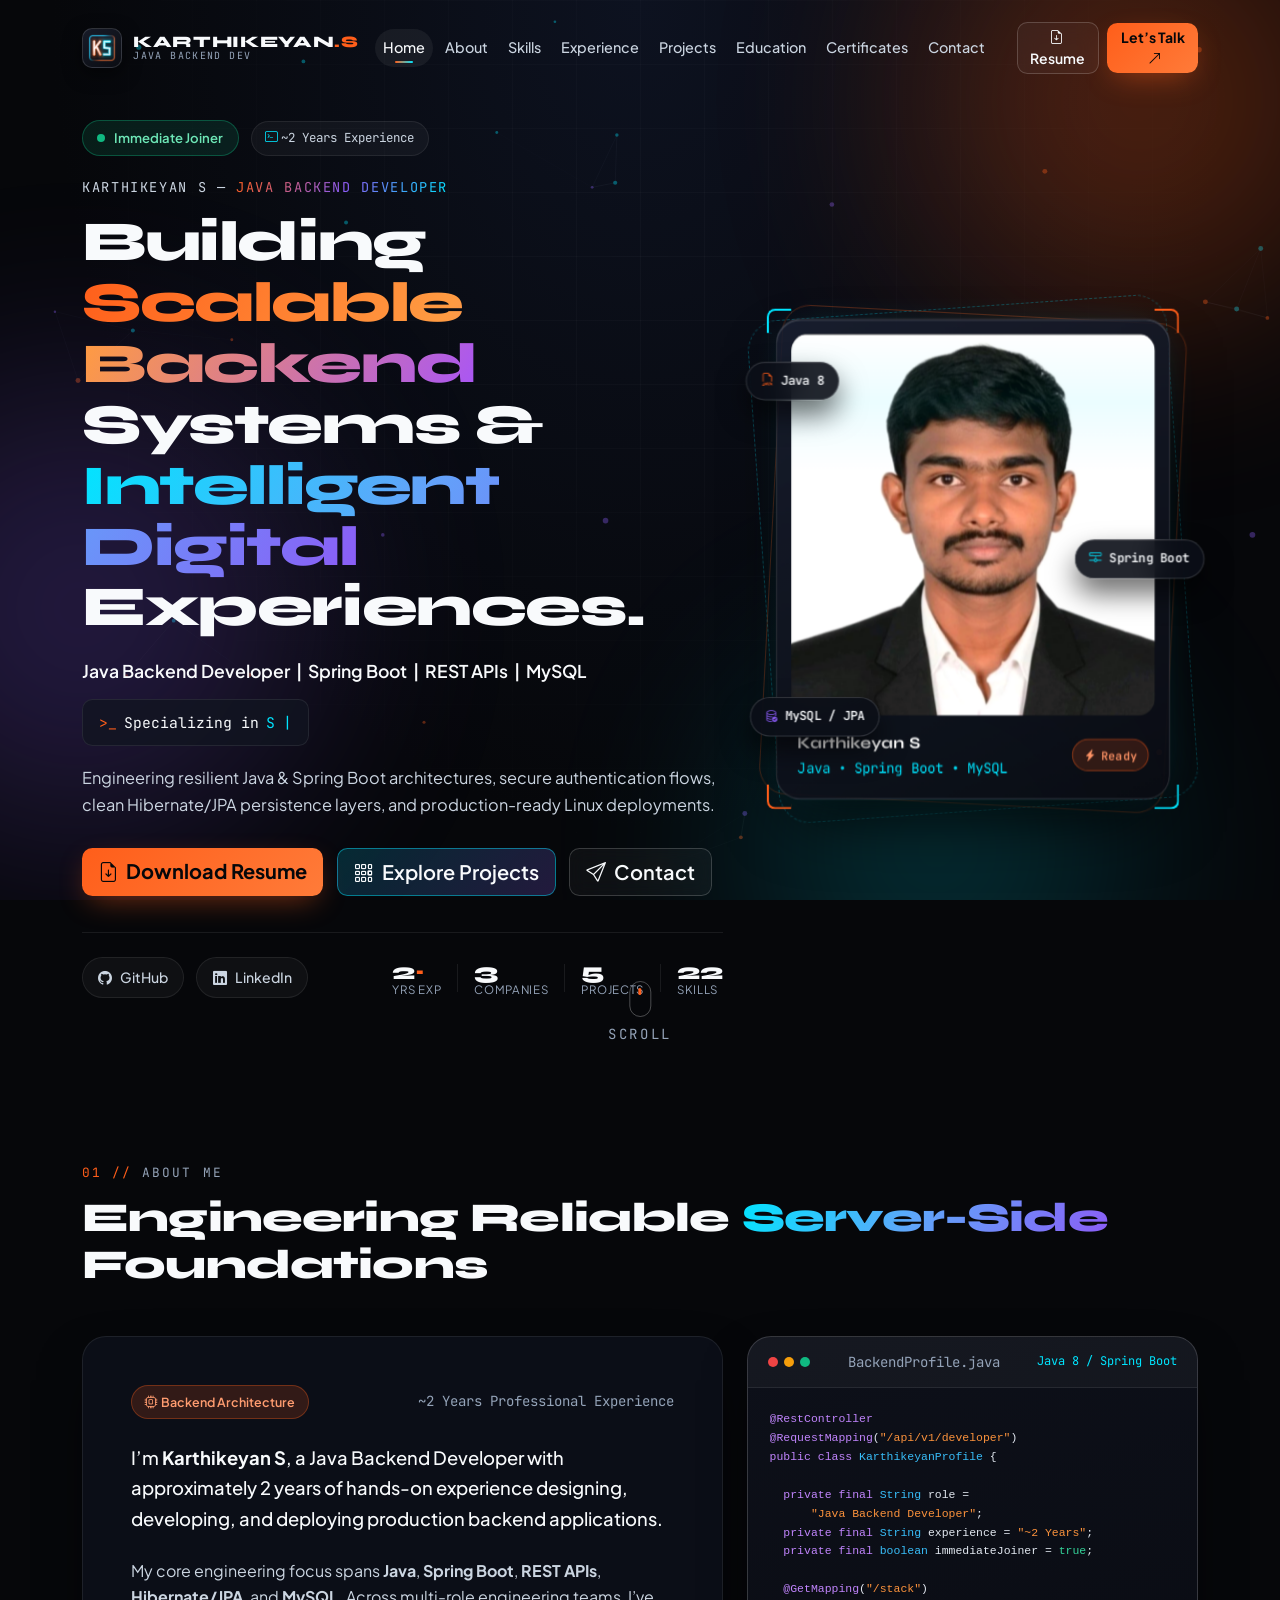
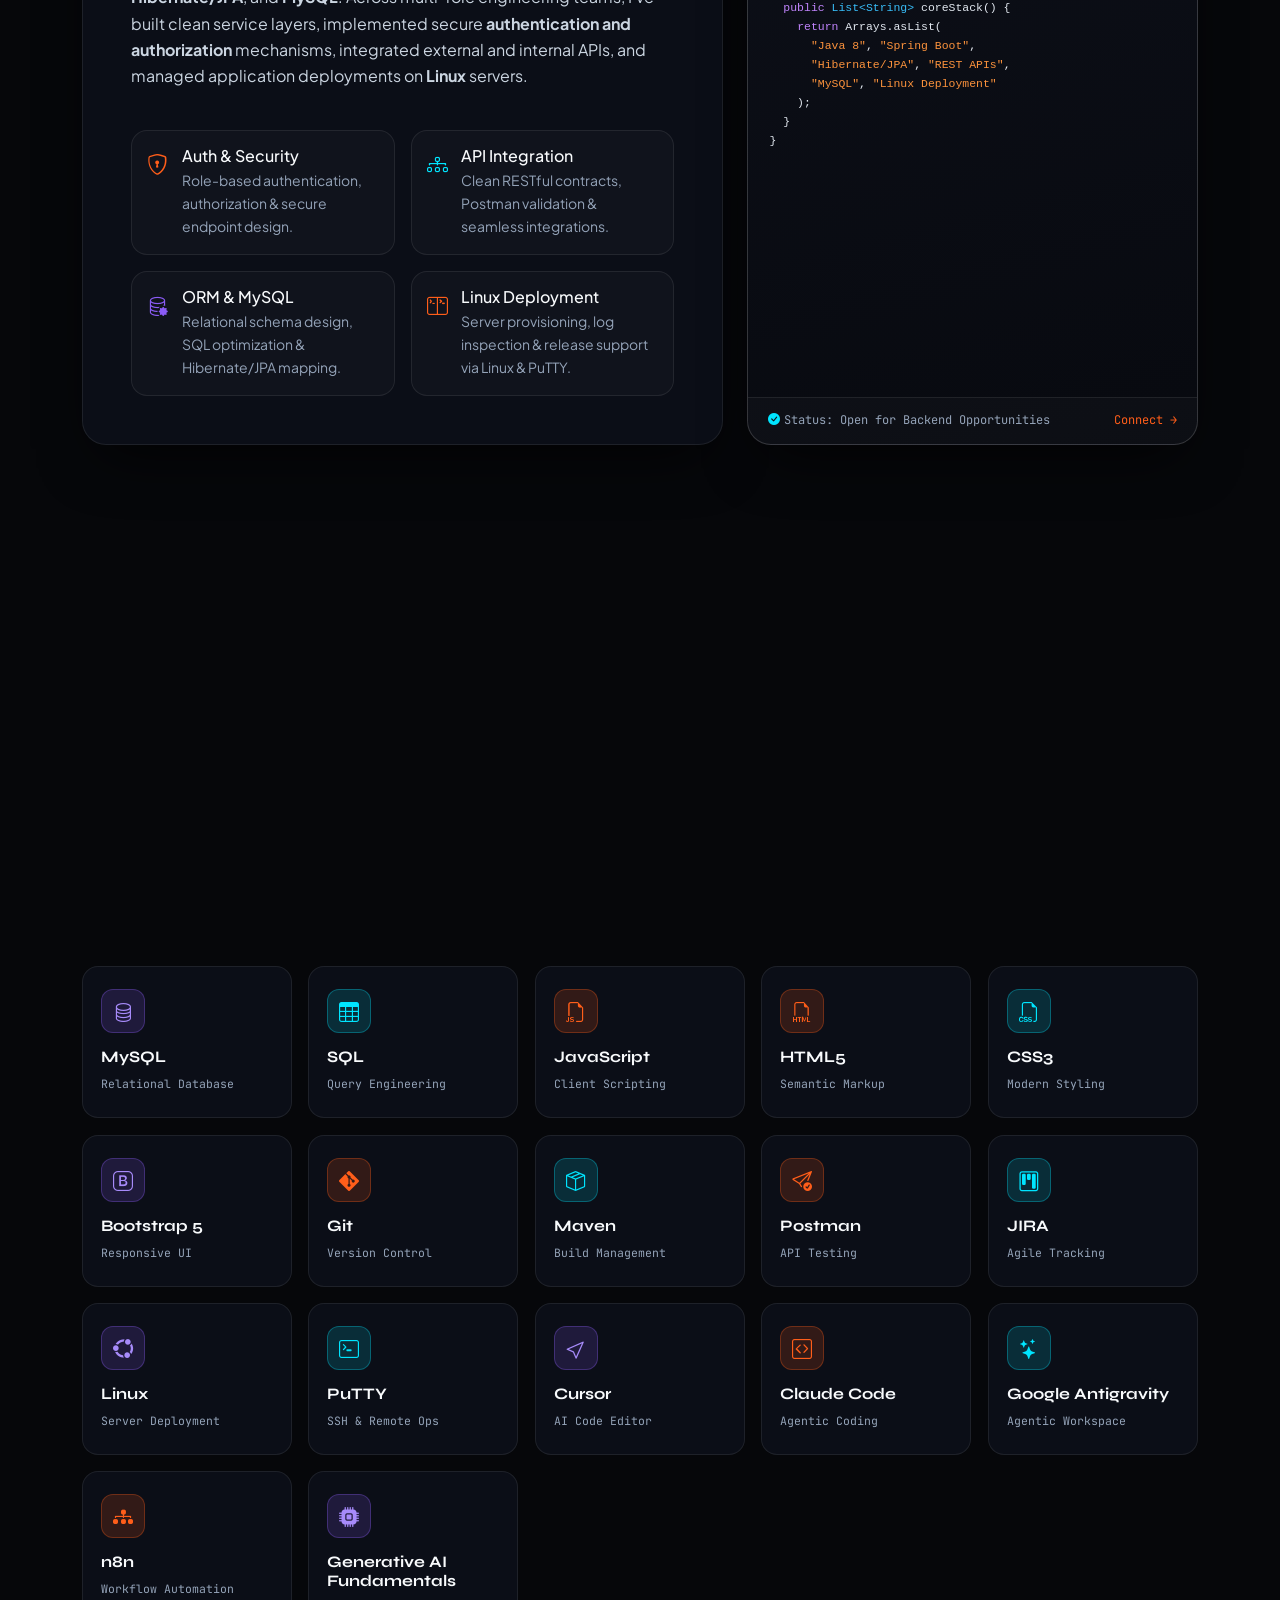
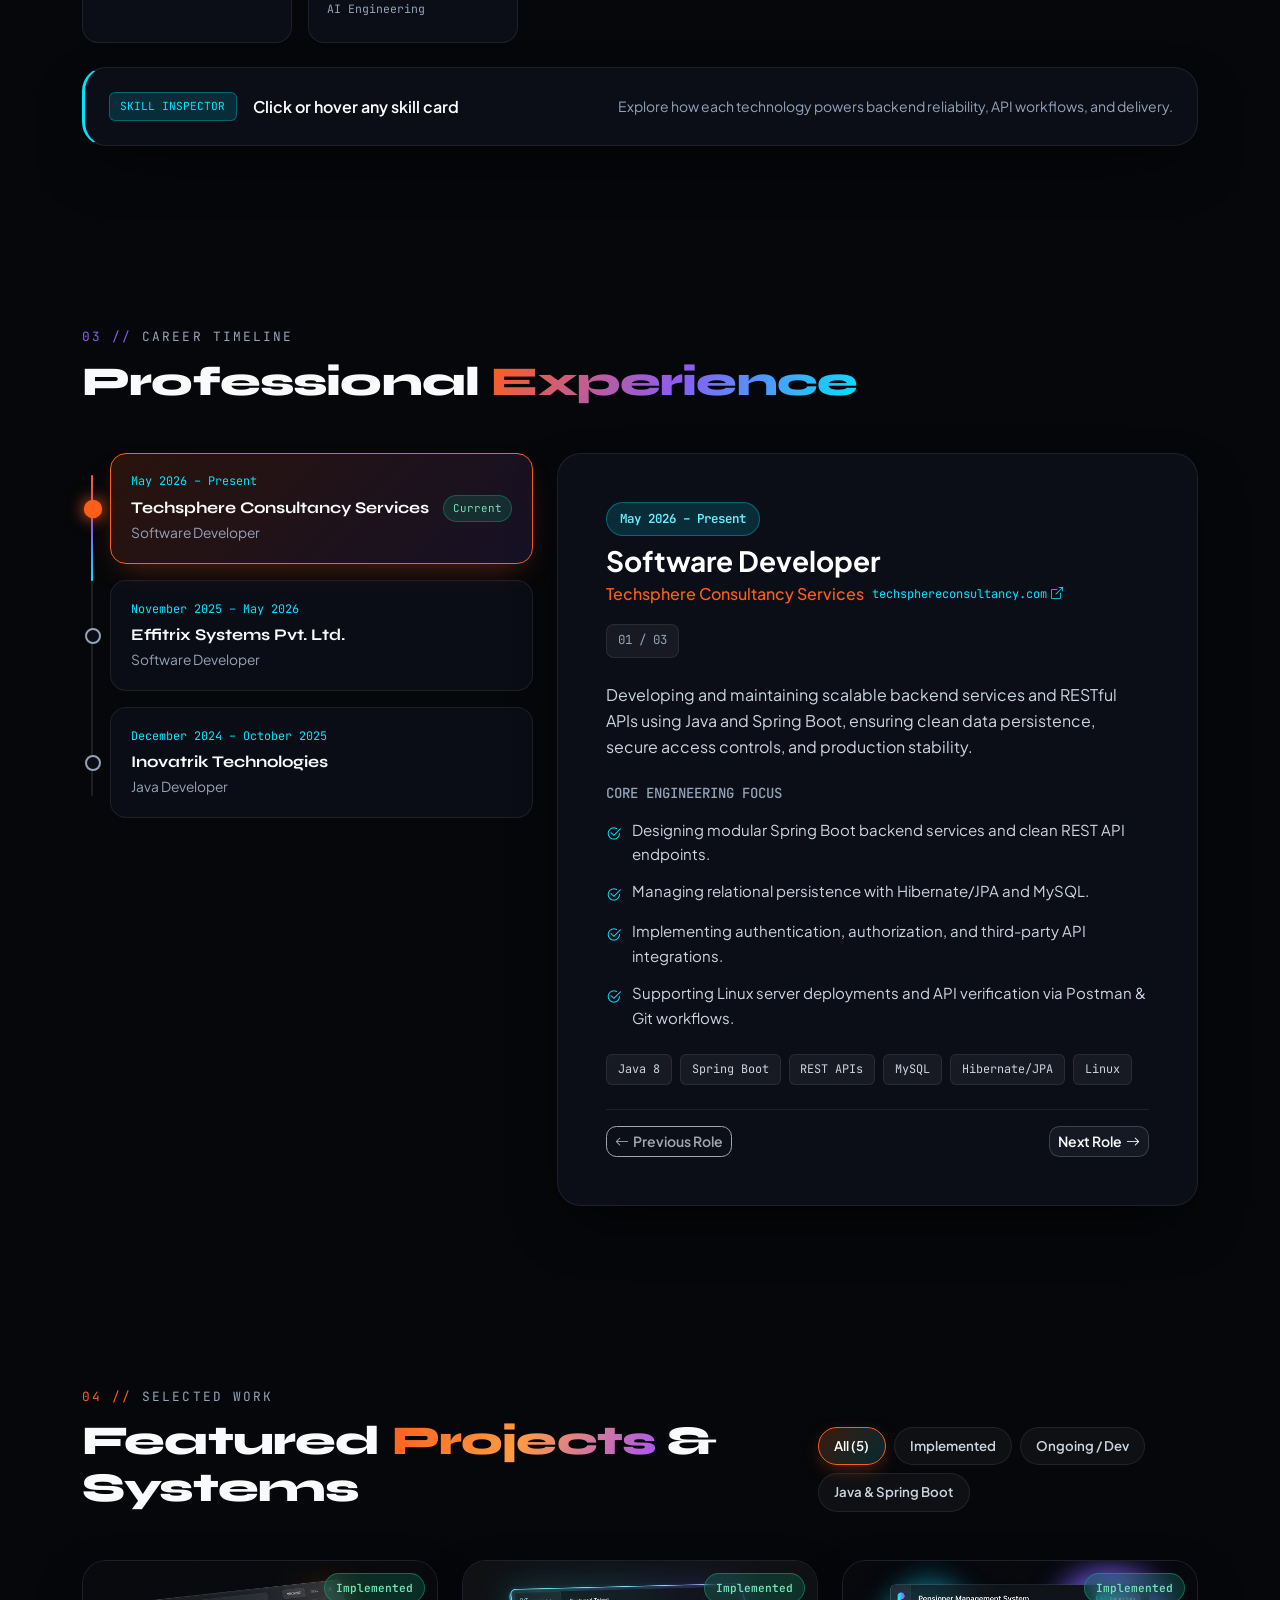
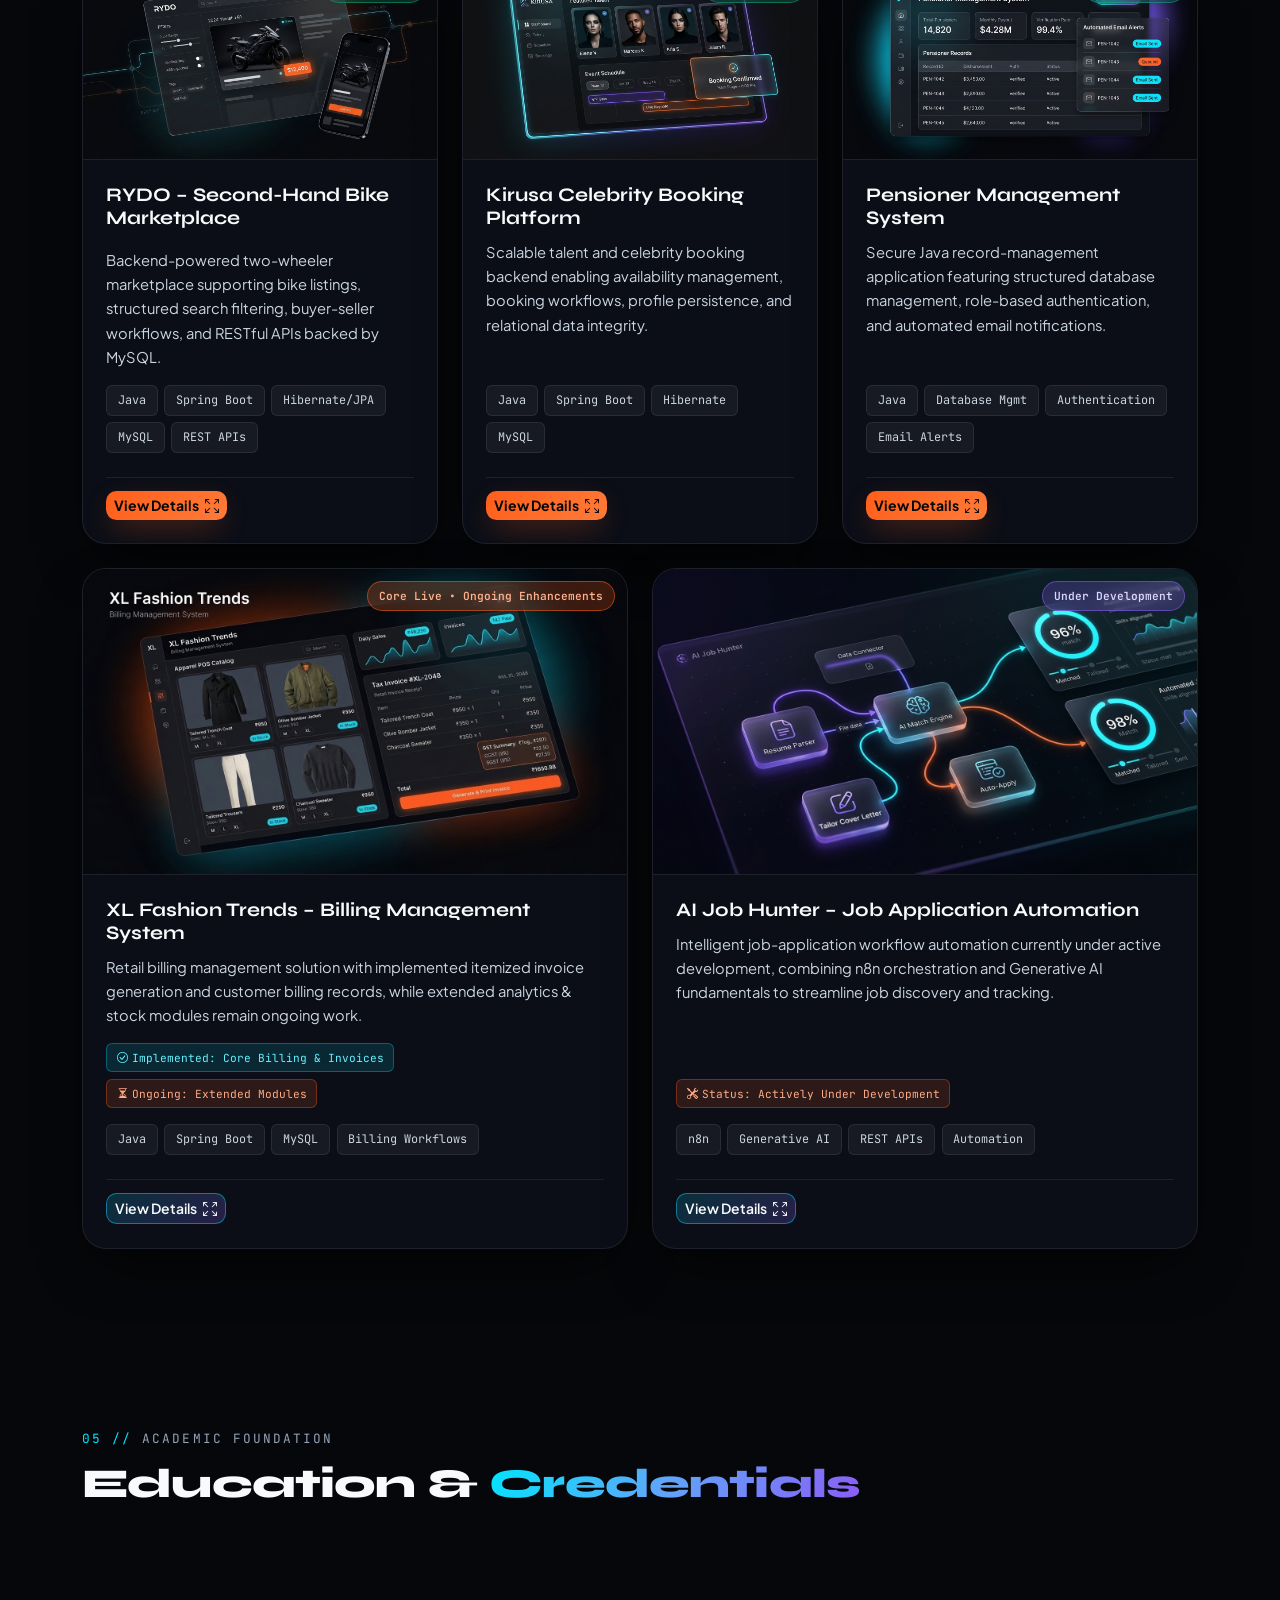
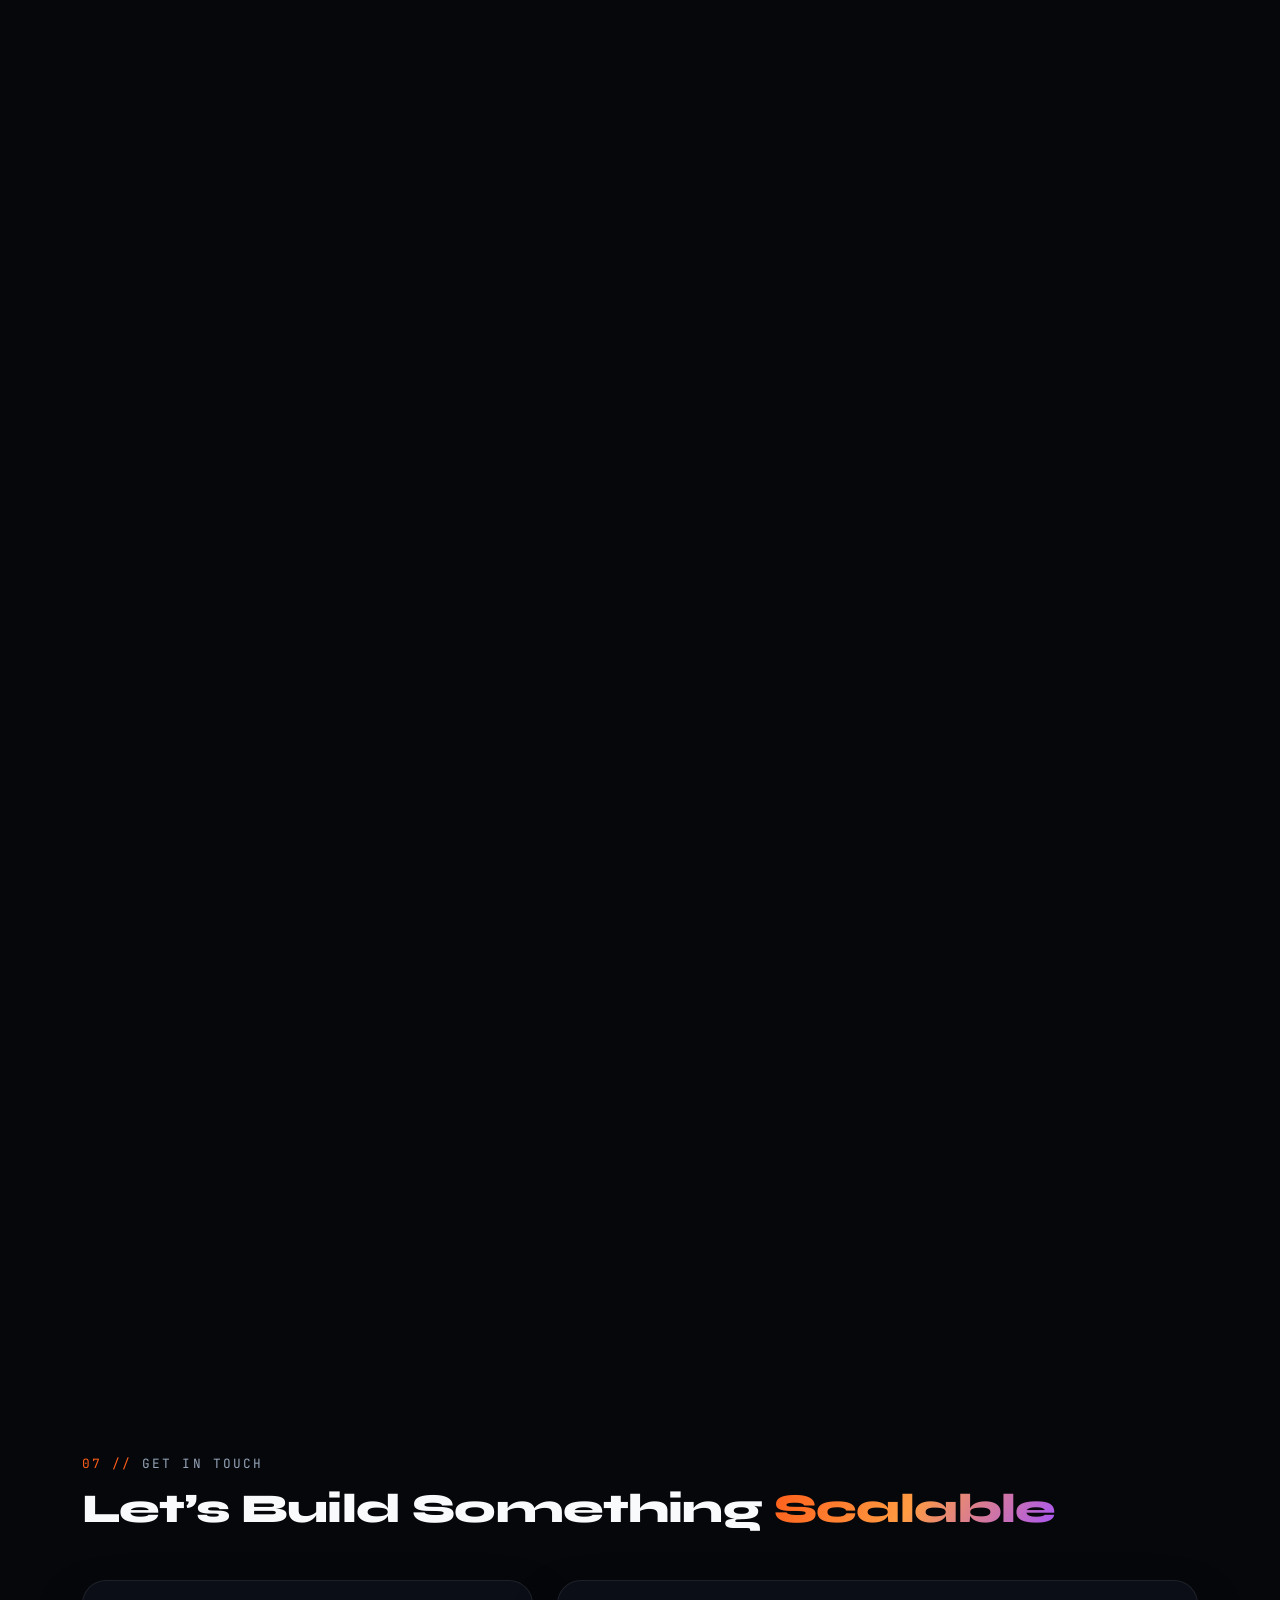
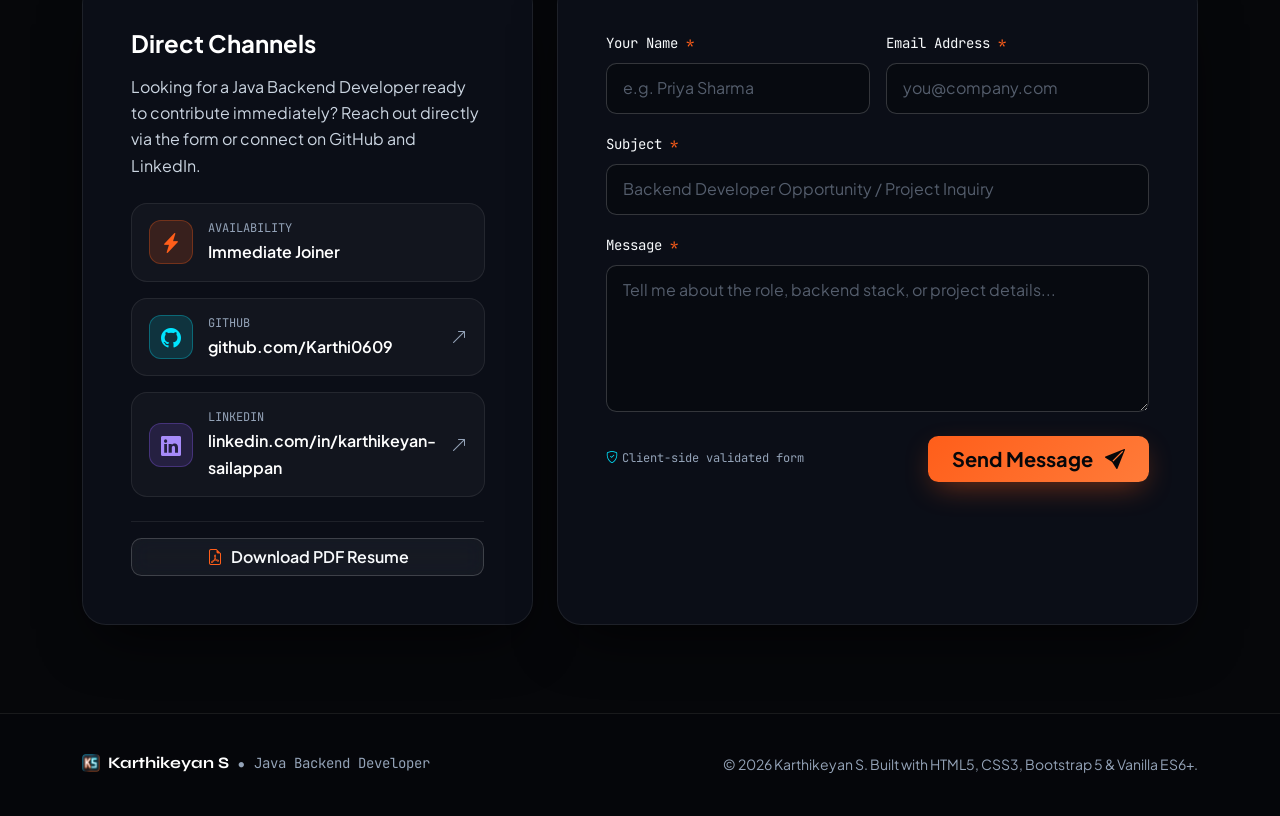
==== index.html @ 45c1fd0b "feat: add Karthikeyan S 3D developer portfolio with WebP certificates" ====
<!DOCTYPE html>
<html lang="en" data-bs-theme="dark">
<head>
  <meta charset="UTF-8" />
  <meta name="viewport" content="width=device-width, initial-scale=1.0" />
  <meta http-equiv="X-UA-Compatible" content="IE=edge" />

  <!-- Primary SEO Meta Tags -->
  <title>Karthikeyan S | Java Backend Developer &amp; Spring Boot Engineer</title>
  <meta name="title" content="Karthikeyan S | Java Backend Developer &amp; Spring Boot Engineer" />
  <meta name="description" content="Portfolio of Karthikeyan S — Java Backend Developer with ~2 years of experience building scalable Spring Boot services, REST APIs, MySQL architectures, and intelligent digital systems. Immediate Joiner." />
  <meta name="keywords" content="Karthikeyan S, Java Backend Developer, Spring Boot Developer, REST APIs, MySQL, Hibernate, JPA, Software Developer Portfolio, Immediate Joiner" />
  <meta name="author" content="Karthikeyan S" />
  <meta name="theme-color" content="#06070a" />

  <!-- Open Graph / Social Meta -->
  <meta property="og:type" content="website" />
  <meta property="og:title" content="Karthikeyan S | Java Backend Developer" />
  <meta property="og:description" content="Building Scalable Backend Systems &amp; Intelligent Digital Experiences. Java 8, Spring Boot, Hibernate/JPA, REST APIs, MySQL." />
  <meta property="og:image" content="assets/images/profile.jpg" />

  <!-- Custom 3D Metallic KS Monogram Favicons -->
  <link rel="icon" type="image/x-icon" href="assets/favicon/favicon.ico" />
  <link rel="icon" type="image/png" sizes="32x32" href="assets/favicon/favicon-32.png" />
  <link rel="icon" type="image/png" sizes="16x16" href="assets/favicon/favicon-16.png" />
  <link rel="apple-touch-icon" sizes="32x32" href="assets/favicon/favicon-32.png" />

  <!-- Google Fonts: Syne (Display), Plus Jakarta Sans (Body), JetBrains Mono (Tech) -->
  <link rel="preconnect" href="https://fonts.googleapis.com" />
  <link rel="preconnect" href="https://fonts.gstatic.com" crossorigin />
  <link href="https://fonts.googleapis.com/css2?family=JetBrains+Mono:wght@400;500;600&family=Plus+Jakarta+Sans:wght@400;500;600;700&family=Syne:wght@600;700;800&display=swap" rel="stylesheet" />

  <!-- Bootstrap 5 CSS & Bootstrap Icons -->
  <link href="https://cdn.jsdelivr.net/npm/bootstrap@5.3.3/dist/css/bootstrap.min.css" rel="stylesheet" integrity="sha384-QWTKZyjpPEjISv5WaRU9OFeRpok6YctnYmDr5pNlyT2bRjXh0JMhjY6hW+ALEwIH" crossorigin="anonymous" />
  <link href="https://cdn.jsdelivr.net/npm/bootstrap-icons@1.11.3/font/bootstrap-icons.min.css" rel="stylesheet" />

  <!-- Custom Editorial 3D Stylesheet -->
  <link rel="stylesheet" href="assets/css/style.css" />
</head>
<body>
  <!-- Skip to Main Content (Accessibility) -->
  <a class="skip-link" href="#main-content">Skip to main content</a>

  <!-- Custom Desktop Cursor -->
  <div class="custom-cursor-dot" id="cursorDot" aria-hidden="true"></div>
  <div class="custom-cursor-ring" id="cursorRing" aria-hidden="true"></div>

  <!-- Custom Preloader -->
  <div id="preloader" class="preloader" role="status" aria-label="Loading portfolio">
    <div class="preloader-inner">
      <div class="preloader-monogram" aria-hidden="true">
        <span class="mono-k">K</span><span class="mono-s">S</span>
      </div>
      <div class="preloader-bar-track">
        <div class="preloader-bar-fill" id="preloaderBar"></div>
      </div>
      <p class="preloader-caption font-mono">INITIALIZING BACKEND_PORTFOLIO // v2.0</p>
    </div>
  </div>

  <!-- Animated Ambient Background & Interactive Canvas -->
  <div class="ambient-scene" aria-hidden="true">
    <canvas id="bgCanvas" class="bg-canvas"></canvas>
    <div class="ambient-orb orb-orange"></div>
    <div class="ambient-orb orb-violet"></div>
    <div class="ambient-orb orb-cyan"></div>
    <div class="perspective-grid"></div>
  </div>

  <!-- Navigation Header -->
  <header class="site-header" id="siteHeader">
    <nav class="navbar navbar-expand-lg" aria-label="Primary Navigation">
      <div class="container">
        <a class="navbar-brand brand-lockup" href="#hero" aria-label="Karthikeyan S Home">
          <span class="brand-badge">
            <img src="assets/favicon/favicon-32.png" alt="KS Monogram" width="28" height="28" class="brand-icon" />
          </span>
          <span class="brand-text">
            <span class="brand-name">KARTHIKEYAN<span class="text-accent-orange">.S</span></span>
            <span class="brand-sub font-mono">JAVA BACKEND DEV</span>
          </span>
        </a>

        <div class="d-flex align-items-center gap-2 d-lg-none">
          <a href="#contact" class="btn btn-sm btn-glow-orange px-3">Hire Me</a>
          <button class="mobile-menu-toggle" type="button" data-bs-toggle="offcanvas" data-bs-target="#mobileNavDrawer" aria-controls="mobileNavDrawer" aria-label="Open navigation menu">
            <span class="hamburger-line"></span>
            <span class="hamburger-line"></span>
            <span class="hamburger-line"></span>
          </button>
        </div>

        <div class="collapse navbar-collapse justify-content-end" id="desktopNav">
          <ul class="navbar-nav align-items-lg-center gap-lg-1 me-lg-4">
            <li class="nav-item"><a class="nav-link active" href="#hero">Home</a></li>
            <li class="nav-item"><a class="nav-link" href="#about">About</a></li>
            <li class="nav-item"><a class="nav-link" href="#skills">Skills</a></li>
            <li class="nav-item"><a class="nav-link" href="#experience">Experience</a></li>
            <li class="nav-item"><a class="nav-link" href="#projects">Projects</a></li>
            <li class="nav-item"><a class="nav-link" href="#education">Education</a></li>
            <li class="nav-item"><a class="nav-link" href="#certificates">Certificates</a></li>
            <li class="nav-item"><a class="nav-link" href="#contact">Contact</a></li>
          </ul>
          <div class="nav-actions d-flex align-items-center gap-2">
            <a href="assets/resume/Karthikeyan_Resume.pdf" download="Karthikeyan_Resume.pdf" class="btn btn-outline-glass btn-sm">
              <i class="bi bi-file-earmark-arrow-down me-1"></i>Resume
            </a>
            <a href="#contact" class="btn btn-glow-orange btn-sm">
              <span>Let&rsquo;s Talk</span>
              <i class="bi bi-arrow-up-right ms-1"></i>
            </a>
          </div>
        </div>
      </div>
    </nav>
  </header>

  <!-- Mobile Offcanvas Navigation -->
  <div class="offcanvas offcanvas-end mobile-drawer" tabindex="-1" id="mobileNavDrawer" aria-labelledby="mobileNavLabel">
    <div class="offcanvas-header border-bottom border-subtle">
      <div class="d-flex align-items-center gap-2" id="mobileNavLabel">
        <img src="assets/favicon/favicon-32.png" alt="KS Logo" width="26" height="26" />
        <span class="font-display fw-bold text-white">KARTHIKEYAN.S</span>
      </div>
      <button type="button" class="btn-close btn-close-white" data-bs-dismiss="offcanvas" aria-label="Close navigation menu"></button>
    </div>
    <div class="offcanvas-body d-flex flex-column justify-content-between">
      <ul class="mobile-nav-list list-unstyled mb-4">
        <li><a class="mobile-nav-link" href="#hero" data-bs-dismiss="offcanvas"><span class="font-mono text-accent-cyan">01.</span> Home</a></li>
        <li><a class="mobile-nav-link" href="#about" data-bs-dismiss="offcanvas"><span class="font-mono text-accent-cyan">02.</span> About Me</a></li>
        <li><a class="mobile-nav-link" href="#skills" data-bs-dismiss="offcanvas"><span class="font-mono text-accent-cyan">03.</span> Technical Skills</a></li>
        <li><a class="mobile-nav-link" href="#experience" data-bs-dismiss="offcanvas"><span class="font-mono text-accent-cyan">04.</span> Experience</a></li>
        <li><a class="mobile-nav-link" href="#projects" data-bs-dismiss="offcanvas"><span class="font-mono text-accent-cyan">05.</span> Featured Projects</a></li>
        <li><a class="mobile-nav-link" href="#education" data-bs-dismiss="offcanvas"><span class="font-mono text-accent-cyan">06.</span> Education</a></li>
        <li><a class="mobile-nav-link" href="#certificates" data-bs-dismiss="offcanvas"><span class="font-mono text-accent-cyan">07.</span> Certificates</a></li>
        <li><a class="mobile-nav-link" href="#contact" data-bs-dismiss="offcanvas"><span class="font-mono text-accent-cyan">08.</span> Contact</a></li>
      </ul>
      <div class="mobile-drawer-footer pt-3 border-top border-subtle">
        <div class="status-pill mb-3">
          <span class="status-dot"></span>
          <span>Immediate Joiner &bull; Available</span>
        </div>
        <div class="d-grid gap-2 mb-3">
          <a href="assets/resume/Karthikeyan_Resume.pdf" download="Karthikeyan_Resume.pdf" class="btn btn-glow-orange">
            <i class="bi bi-download me-2"></i>Download Resume
          </a>
        </div>
        <div class="d-flex justify-content-center gap-3">
          <a href="https://github.com/Karthi0609" target="_blank" rel="noopener noreferrer" class="social-icon-btn" aria-label="GitHub Profile"><i class="bi bi-github"></i></a>
          <a href="https://www.linkedin.com/in/karthikeyan-sailappan/" target="_blank" rel="noopener noreferrer" class="social-icon-btn" aria-label="LinkedIn Profile"><i class="bi bi-linkedin"></i></a>
        </div>
      </div>
    </div>
  </div>

  <!-- Main Content -->
  <main id="main-content">

    <!-- ==================== HERO SECTION ==================== -->
    <section id="hero" class="hero-section">
      <div class="container">
        <div class="row align-items-center gy-5">
          <!-- Hero Editorial Content -->
          <div class="col-lg-7 order-2 order-lg-1">
            <div class="hero-meta-row reveal-up">
              <div class="status-pill" role="status">
                <span class="status-dot"></span>
                <span>Immediate Joiner</span>
              </div>
              <span class="hero-role-chip font-mono">
                <i class="bi bi-terminal me-1 text-accent-cyan"></i>~2 Years Experience
              </span>
            </div>

            <p class="hero-kicker font-mono reveal-up" data-delay="80">
              KARTHIKEYAN S &mdash; <span class="text-gradient-tri">JAVA BACKEND DEVELOPER</span>
            </p>

            <h1 class="hero-headline reveal-up" data-delay="140">
              Building <span class="text-gradient-warm">Scalable Backend</span> Systems &amp; <span class="text-gradient-cool">Intelligent Digital</span> Experiences.
            </h1>

            <p class="hero-subtitle reveal-up" data-delay="200">
              Java Backend Developer &nbsp;|&nbsp; Spring Boot &nbsp;|&nbsp; REST APIs &nbsp;|&nbsp; MySQL
            </p>

            <div class="hero-typing-wrap font-mono reveal-up" data-delay="240">
              <span class="typing-prefix text-accent-orange">&gt;_</span>
              <span class="typing-label">Specializing in</span>
              <span id="typingText" class="typing-dynamic text-accent-cyan"></span>
              <span class="typing-caret" aria-hidden="true">|</span>
            </div>

            <p class="hero-intro reveal-up" data-delay="280">
              Engineering resilient Java &amp; Spring Boot architectures, secure authentication flows, clean Hibernate/JPA persistence layers, and production-ready Linux deployments.
            </p>

            <!-- Hero CTAs -->
            <div class="hero-cta-group reveal-up" data-delay="340">
              <a href="assets/resume/Karthikeyan_Resume.pdf" download="Karthikeyan_Resume.pdf" class="btn btn-glow-orange btn-lg">
                <i class="bi bi-file-earmark-arrow-down me-2"></i>Download Resume
              </a>
              <a href="#projects" class="btn btn-glow-cyan btn-lg">
                <i class="bi bi-grid-3x3-gap me-2"></i>Explore Projects
              </a>
              <a href="#contact" class="btn btn-outline-glass btn-lg">
                <i class="bi bi-send me-2"></i>Contact
              </a>
            </div>

            <!-- Social Links & Verified Metrics Strip -->
            <div class="hero-bottom-bar reveal-up" data-delay="400">
              <div class="hero-socials">
                <a href="https://github.com/Karthi0609" target="_blank" rel="noopener noreferrer" class="social-pill" aria-label="GitHub Profile">
                  <i class="bi bi-github"></i>
                  <span>GitHub</span>
                </a>
                <a href="https://www.linkedin.com/in/karthikeyan-sailappan/" target="_blank" rel="noopener noreferrer" class="social-pill" aria-label="LinkedIn Profile">
                  <i class="bi bi-linkedin"></i>
                  <span>LinkedIn</span>
                </a>
              </div>

              <div class="hero-verified-stats" aria-label="Verified Portfolio Statistics">
                <div class="stat-chip">
                  <span class="stat-num font-display"><span class="counter" data-target="2">0</span><span class="text-accent-orange">~</span></span>
                  <span class="stat-label">Yrs Exp</span>
                </div>
                <div class="stat-divider" aria-hidden="true"></div>
                <div class="stat-chip">
                  <span class="stat-num font-display"><span class="counter" data-target="3">0</span></span>
                  <span class="stat-label">Companies</span>
                </div>
                <div class="stat-divider" aria-hidden="true"></div>
                <div class="stat-chip">
                  <span class="stat-num font-display"><span class="counter" data-target="5">0</span></span>
                  <span class="stat-label">Projects</span>
                </div>
                <div class="stat-divider" aria-hidden="true"></div>
                <div class="stat-chip">
                  <span class="stat-num font-display"><span class="counter" data-target="22">0</span></span>
                  <span class="stat-label">Skills</span>
                </div>
              </div>
            </div>
          </div>

          <!-- Hero 3D Profile Image Frame -->
          <div class="col-lg-5 order-1 order-lg-2">
            <div class="hero-3d-stage reveal-up" data-delay="180">
              <div class="profile-3d-frame tilt-card" data-tilt-max="12">
                <!-- Rotating Orbital Rings -->
                <div class="orbital-ring ring-outer" aria-hidden="true"></div>
                <div class="orbital-ring ring-inner" aria-hidden="true"></div>
                <div class="frame-corner corner-tl" aria-hidden="true"></div>
                <div class="frame-corner corner-tr" aria-hidden="true"></div>
                <div class="frame-corner corner-bl" aria-hidden="true"></div>
                <div class="frame-corner corner-br" aria-hidden="true"></div>

                <!-- Profile Portrait Container -->
                <div class="profile-glass-shell">
                  <div class="profile-photo-wrap">
                    <img
                      src="assets/images/profile.jpg"
                      alt="Karthikeyan S - Java Backend Developer"
                      class="profile-photo"
                      width="420"
                      height="420"
                    />
                    <div class="profile-scanline" aria-hidden="true"></div>
                  </div>
                  <div class="profile-id-bar">
                    <div>
                      <span class="d-block font-display fw-bold text-white">Karthikeyan S</span>
                      <span class="d-block font-mono small text-accent-cyan">Java &bull; Spring Boot &bull; MySQL</span>
                    </div>
                    <span class="badge-verified" title="Immediate Joiner">
                      <i class="bi bi-lightning-charge-fill"></i> Ready
                    </span>
                  </div>
                </div>

                <!-- Floating 3D Tech Nodes -->
                <div class="floating-3d-chip chip-java" aria-hidden="true">
                  <i class="bi bi-filetype-java text-accent-orange"></i>
                  <span>Java 8</span>
                </div>
                <div class="floating-3d-chip chip-spring" aria-hidden="true">
                  <i class="bi bi-hdd-network text-accent-cyan"></i>
                  <span>Spring Boot</span>
                </div>
                <div class="floating-3d-chip chip-mysql" aria-hidden="true">
                  <i class="bi bi-database-check text-accent-violet"></i>
                  <span>MySQL / JPA</span>
                </div>
              </div>
            </div>
          </div>
        </div>
      </div>

      <!-- Scroll Indicator -->
      <a href="#about" class="scroll-cue" aria-label="Scroll to About section">
        <span class="scroll-mouse"><span class="scroll-wheel"></span></span>
        <span class="font-mono small">SCROLL</span>
      </a>
    </section>

    <!-- ==================== ABOUT ME SECTION ==================== -->
    <section id="about" class="section-pad">
      <div class="container">
        <div class="section-header reveal-up">
          <span class="section-eyebrow font-mono"><span class="text-accent-orange">01 //</span> ABOUT ME</span>
          <h2 class="section-title">Engineering Reliable <span class="text-gradient-cool">Server-Side</span> Foundations</h2>
        </div>

        <div class="row g-4 align-items-stretch">
          <!-- Narrative Column -->
          <div class="col-lg-7 reveal-up" data-delay="80">
            <div class="glass-panel p-4 p-md-5 h-100 tilt-card" data-tilt-max="5">
              <div class="d-flex align-items-center justify-content-between flex-wrap gap-2 mb-4">
                <span class="chip-tag chip-orange"><i class="bi bi-cpu me-1"></i>Backend Architecture</span>
                <span class="font-mono small text-muted-custom">~2 Years Professional Experience</span>
              </div>

              <p class="lead-editorial mb-4">
                I&rsquo;m <strong>Karthikeyan S</strong>, a Java Backend Developer with approximately 2 years of hands-on experience designing, developing, and deploying production backend applications.
              </p>

              <p class="text-body-custom mb-4">
                My core engineering focus spans <strong>Java</strong>, <strong>Spring Boot</strong>, <strong>REST APIs</strong>, <strong>Hibernate/JPA</strong>, and <strong>MySQL</strong>. Across multi-role engineering teams, I&rsquo;ve built clean service layers, implemented secure <strong>authentication and authorization</strong> mechanisms, integrated external and internal APIs, and managed application deployments on <strong>Linux</strong> servers.
              </p>

              <div class="row g-3 mt-2">
                <div class="col-sm-6">
                  <div class="pillar-box">
                    <i class="bi bi-shield-lock text-accent-orange"></i>
                    <div>
                      <h3 class="h6 mb-1">Auth &amp; Security</h3>
                      <p class="small text-muted-custom mb-0">Role-based authentication, authorization &amp; secure endpoint design.</p>
                    </div>
                  </div>
                </div>
                <div class="col-sm-6">
                  <div class="pillar-box">
                    <i class="bi bi-diagram-3 text-accent-cyan"></i>
                    <div>
                      <h3 class="h6 mb-1">API Integration</h3>
                      <p class="small text-muted-custom mb-0">Clean RESTful contracts, Postman validation &amp; seamless integrations.</p>
                    </div>
                  </div>
                </div>
                <div class="col-sm-6">
                  <div class="pillar-box">
                    <i class="bi bi-database-gear text-accent-violet"></i>
                    <div>
                      <h3 class="h6 mb-1">ORM &amp; MySQL</h3>
                      <p class="small text-muted-custom mb-0">Relational schema design, SQL optimization &amp; Hibernate/JPA mapping.</p>
                    </div>
                  </div>
                </div>
                <div class="col-sm-6">
                  <div class="pillar-box">
                    <i class="bi bi-terminal-split text-accent-orange"></i>
                    <div>
                      <h3 class="h6 mb-1">Linux Deployment</h3>
                      <p class="small text-muted-custom mb-0">Server provisioning, log inspection &amp; release support via Linux &amp; PuTTY.</p>
                    </div>
                  </div>
                </div>
              </div>
            </div>
          </div>

          <!-- Interactive Code / Architecture Terminal Column -->
          <div class="col-lg-5 reveal-up" data-delay="160">
            <div class="terminal-window h-100 tilt-card" data-tilt-max="6">
              <div class="terminal-header">
                <div class="terminal-dots" aria-hidden="true">
                  <span class="dot-red"></span>
                  <span class="dot-yellow"></span>
                  <span class="dot-green"></span>
                </div>
                <span class="font-mono small text-muted-custom">BackendProfile.java</span>
                <span class="font-mono xsmall text-accent-cyan">Java 8 / Spring Boot</span>
              </div>
              <div class="terminal-body font-mono">
<pre class="code-block mb-0"><code><span class="tok-kw">@RestController</span>
<span class="tok-kw">@RequestMapping</span>(<span class="tok-str">"/api/v1/developer"</span>)
<span class="tok-kw">public class</span> <span class="tok-type">KarthikeyanProfile</span> {

  <span class="tok-kw">private final</span> <span class="tok-type">String</span> role =
      <span class="tok-str">"Java Backend Developer"</span>;
  <span class="tok-kw">private final</span> <span class="tok-type">String</span> experience = <span class="tok-str">"~2 Years"</span>;
  <span class="tok-kw">private final</span> <span class="tok-type">boolean</span> immediateJoiner = <span class="tok-num">true</span>;

  <span class="tok-kw">@GetMapping</span>(<span class="tok-str">"/stack"</span>)
  <span class="tok-kw">public</span> <span class="tok-type">List&lt;String&gt;</span> coreStack() {
    <span class="tok-kw">return</span> Arrays.asList(
      <span class="tok-str">"Java 8"</span>, <span class="tok-str">"Spring Boot"</span>,
      <span class="tok-str">"Hibernate/JPA"</span>, <span class="tok-str">"REST APIs"</span>,
      <span class="tok-str">"MySQL"</span>, <span class="tok-str">"Linux Deployment"</span>
    );
  }
}</code></pre>
              </div>
              <div class="terminal-footer">
                <span class="font-mono xsmall text-muted-custom"><i class="bi bi-check-circle-fill text-accent-cyan me-1"></i>Status: Open for Backend Opportunities</span>
                <a href="#contact" class="font-mono xsmall text-accent-orange text-decoration-none">Connect &rarr;</a>
              </div>
            </div>
          </div>
        </div>
      </div>
    </section>

    <!-- ==================== TECHNICAL SKILLS SECTION ==================== -->
    <section id="skills" class="section-pad">
      <div class="container">
        <div class="section-header d-flex flex-column flex-md-row justify-content-between align-items-md-end gap-3 reveal-up">
          <div>
            <span class="section-eyebrow font-mono"><span class="text-accent-cyan">02 //</span> TECHNICAL ARSENAL</span>
            <h2 class="section-title mb-0">Core Stack &amp; <span class="text-gradient-warm">AI-Augmented</span> Tooling</h2>
          </div>
          <!-- Skill Category Filter -->
          <div class="filter-pills" role="tablist" aria-label="Filter technical skills">
            <button type="button" class="filter-btn active" data-skill-filter="all">All (22)</button>
            <button type="button" class="filter-btn" data-skill-filter="backend">Backend &amp; Data</button>
            <button type="button" class="filter-btn" data-skill-filter="frontend">Frontend</button>
            <button type="button" class="filter-btn" data-skill-filter="devops">Tools &amp; Linux</button>
            <button type="button" class="filter-btn" data-skill-filter="ai">AI &amp; Automation</button>
          </div>
        </div>

        <div class="skills-grid" id="skillsGrid">
          <!-- Rendered / Enhanced via HTML + JS interactivity -->
          <!-- Backend & Data -->
          <article class="skill-card tilt-card reveal-up" data-category="backend" data-tilt-max="10" tabindex="0">
            <div class="skill-glow"></div>
            <div class="skill-icon icon-orange"><i class="bi bi-filetype-java"></i></div>
            <h3 class="skill-name">Java 8</h3>
            <span class="skill-cat font-mono">Core Language</span>
          </article>

          <article class="skill-card tilt-card reveal-up" data-category="backend" data-tilt-max="10" tabindex="0">
            <div class="skill-glow"></div>
            <div class="skill-icon icon-cyan"><i class="bi bi-lightning-charge"></i></div>
            <h3 class="skill-name">Spring Boot</h3>
            <span class="skill-cat font-mono">Backend Framework</span>
          </article>

          <article class="skill-card tilt-card reveal-up" data-category="backend" data-tilt-max="10" tabindex="0">
            <div class="skill-glow"></div>
            <div class="skill-icon icon-violet"><i class="bi bi-layers"></i></div>
            <h3 class="skill-name">Spring MVC</h3>
            <span class="skill-cat font-mono">Web Architecture</span>
          </article>

          <article class="skill-card tilt-card reveal-up" data-category="backend" data-tilt-max="10" tabindex="0">
            <div class="skill-glow"></div>
            <div class="skill-icon icon-orange"><i class="bi bi-diagram-2"></i></div>
            <h3 class="skill-name">Hibernate / JPA</h3>
            <span class="skill-cat font-mono">ORM &amp; Persistence</span>
          </article>

          <article class="skill-card tilt-card reveal-up" data-category="backend" data-tilt-max="10" tabindex="0">
            <div class="skill-glow"></div>
            <div class="skill-icon icon-cyan"><i class="bi bi-braces-asterisk"></i></div>
            <h3 class="skill-name">REST APIs</h3>
            <span class="skill-cat font-mono">Service Contracts</span>
          </article>

          <article class="skill-card tilt-card reveal-up" data-category="backend" data-tilt-max="10" tabindex="0">
            <div class="skill-glow"></div>
            <div class="skill-icon icon-violet"><i class="bi bi-database"></i></div>
            <h3 class="skill-name">MySQL</h3>
            <span class="skill-cat font-mono">Relational Database</span>
          </article>

          <article class="skill-card tilt-card reveal-up" data-category="backend" data-tilt-max="10" tabindex="0">
            <div class="skill-glow"></div>
            <div class="skill-icon icon-cyan"><i class="bi bi-table"></i></div>
            <h3 class="skill-name">SQL</h3>
            <span class="skill-cat font-mono">Query Engineering</span>
          </article>

          <!-- Frontend -->
          <article class="skill-card tilt-card reveal-up" data-category="frontend" data-tilt-max="10" tabindex="0">
            <div class="skill-glow"></div>
            <div class="skill-icon icon-orange"><i class="bi bi-filetype-js"></i></div>
            <h3 class="skill-name">JavaScript</h3>
            <span class="skill-cat font-mono">Client Scripting</span>
          </article>

          <article class="skill-card tilt-card reveal-up" data-category="frontend" data-tilt-max="10" tabindex="0">
            <div class="skill-glow"></div>
            <div class="skill-icon icon-orange"><i class="bi bi-filetype-html"></i></div>
            <h3 class="skill-name">HTML5</h3>
            <span class="skill-cat font-mono">Semantic Markup</span>
          </article>

          <article class="skill-card tilt-card reveal-up" data-category="frontend" data-tilt-max="10" tabindex="0">
            <div class="skill-glow"></div>
            <div class="skill-icon icon-cyan"><i class="bi bi-filetype-css"></i></div>
            <h3 class="skill-name">CSS3</h3>
            <span class="skill-cat font-mono">Modern Styling</span>
          </article>

          <article class="skill-card tilt-card reveal-up" data-category="frontend" data-tilt-max="10" tabindex="0">
            <div class="skill-glow"></div>
            <div class="skill-icon icon-violet"><i class="bi bi-bootstrap"></i></div>
            <h3 class="skill-name">Bootstrap 5</h3>
            <span class="skill-cat font-mono">Responsive UI</span>
          </article>

          <!-- Tools & Linux -->
          <article class="skill-card tilt-card reveal-up" data-category="devops" data-tilt-max="10" tabindex="0">
            <div class="skill-glow"></div>
            <div class="skill-icon icon-orange"><i class="bi bi-git"></i></div>
            <h3 class="skill-name">Git</h3>
            <span class="skill-cat font-mono">Version Control</span>
          </article>

          <article class="skill-card tilt-card reveal-up" data-category="devops" data-tilt-max="10" tabindex="0">
            <div class="skill-glow"></div>
            <div class="skill-icon icon-cyan"><i class="bi bi-box-seam"></i></div>
            <h3 class="skill-name">Maven</h3>
            <span class="skill-cat font-mono">Build Management</span>
          </article>

          <article class="skill-card tilt-card reveal-up" data-category="devops" data-tilt-max="10" tabindex="0">
            <div class="skill-glow"></div>
            <div class="skill-icon icon-orange"><i class="bi bi-send-check"></i></div>
            <h3 class="skill-name">Postman</h3>
            <span class="skill-cat font-mono">API Testing</span>
          </article>

          <article class="skill-card tilt-card reveal-up" data-category="devops" data-tilt-max="10" tabindex="0">
            <div class="skill-glow"></div>
            <div class="skill-icon icon-cyan"><i class="bi bi-kanban"></i></div>
            <h3 class="skill-name">JIRA</h3>
            <span class="skill-cat font-mono">Agile Tracking</span>
          </article>

          <article class="skill-card tilt-card reveal-up" data-category="devops" data-tilt-max="10" tabindex="0">
            <div class="skill-glow"></div>
            <div class="skill-icon icon-violet"><i class="bi bi-ubuntu"></i></div>
            <h3 class="skill-name">Linux</h3>
            <span class="skill-cat font-mono">Server Deployment</span>
          </article>

          <article class="skill-card tilt-card reveal-up" data-category="devops" data-tilt-max="10" tabindex="0">
            <div class="skill-glow"></div>
            <div class="skill-icon icon-cyan"><i class="bi bi-terminal"></i></div>
            <h3 class="skill-name">PuTTY</h3>
            <span class="skill-cat font-mono">SSH &amp; Remote Ops</span>
          </article>

          <!-- AI & Automation -->
          <article class="skill-card tilt-card reveal-up" data-category="ai" data-tilt-max="10" tabindex="0">
            <div class="skill-glow"></div>
            <div class="skill-icon icon-violet"><i class="bi bi-cursor"></i></div>
            <h3 class="skill-name">Cursor</h3>
            <span class="skill-cat font-mono">AI Code Editor</span>
          </article>

          <article class="skill-card tilt-card reveal-up" data-category="ai" data-tilt-max="10" tabindex="0">
            <div class="skill-glow"></div>
            <div class="skill-icon icon-orange"><i class="bi bi-code-square"></i></div>
            <h3 class="skill-name">Claude Code</h3>
            <span class="skill-cat font-mono">Agentic Coding</span>
          </article>

          <article class="skill-card tilt-card reveal-up" data-category="ai" data-tilt-max="10" tabindex="0">
            <div class="skill-glow"></div>
            <div class="skill-icon icon-cyan"><i class="bi bi-stars"></i></div>
            <h3 class="skill-name">Google Antigravity</h3>
            <span class="skill-cat font-mono">Agentic Workspace</span>
          </article>

          <article class="skill-card tilt-card reveal-up" data-category="ai" data-tilt-max="10" tabindex="0">
            <div class="skill-glow"></div>
            <div class="skill-icon icon-orange"><i class="bi bi-diagram-3-fill"></i></div>
            <h3 class="skill-name">n8n</h3>
            <span class="skill-cat font-mono">Workflow Automation</span>
          </article>

          <article class="skill-card tilt-card reveal-up" data-category="ai" data-tilt-max="10" tabindex="0">
            <div class="skill-glow"></div>
            <div class="skill-icon icon-violet"><i class="bi bi-cpu-fill"></i></div>
            <h3 class="skill-name">Generative AI Fundamentals</h3>
            <span class="skill-cat font-mono">AI Engineering</span>
          </article>
        </div>

        <!-- Skill Inspector Bar -->
        <div class="skill-inspector glass-panel mt-4 p-3 p-md-4 reveal-up" id="skillInspector" aria-live="polite">
          <div class="d-flex align-items-center justify-content-between flex-wrap gap-2">
            <div class="d-flex align-items-center gap-3">
              <span class="inspector-badge font-mono">SKILL INSPECTOR</span>
              <span id="inspectorTitle" class="fw-semibold text-white">Click or hover any skill card</span>
            </div>
            <span id="inspectorDesc" class="small text-muted-custom">Explore how each technology powers backend reliability, API workflows, and delivery.</span>
          </div>
        </div>
      </div>
    </section>

    <!-- ==================== EXPERIENCE SECTION ==================== -->
    <section id="experience" class="section-pad">
      <div class="container">
        <div class="section-header reveal-up">
          <span class="section-eyebrow font-mono"><span class="text-accent-violet">03 //</span> CAREER TIMELINE</span>
          <h2 class="section-title">Professional <span class="text-gradient-tri">Experience</span></h2>
        </div>

        <div class="row g-4 align-items-start">
          <!-- Interactive Timeline Selector (Left Spine) -->
          <div class="col-lg-5 reveal-up" data-delay="80">
            <div class="timeline-spine-wrap" id="timelineNav" role="tablist" aria-label="Career Experience Roles">
              <div class="timeline-track-line" aria-hidden="true">
                <div class="timeline-track-progress" id="timelineProgress"></div>
              </div>

              <button type="button" class="timeline-node active" data-exp-index="0" role="tab" aria-selected="true">
                <span class="node-marker"><span class="node-pulse"></span></span>
                <span class="node-content">
                  <span class="node-period font-mono">May 2026 &ndash; Present</span>
                  <span class="node-company">Techsphere Consultancy Services</span>
                  <span class="node-role">Software Developer</span>
                </span>
                <span class="badge-live">Current</span>
              </button>

              <button type="button" class="timeline-node" data-exp-index="1" role="tab" aria-selected="false">
                <span class="node-marker"></span>
                <span class="node-content">
                  <span class="node-period font-mono">November 2025 &ndash; May 2026</span>
                  <span class="node-company">Effitrix Systems Pvt. Ltd.</span>
                  <span class="node-role">Software Developer</span>
                </span>
              </button>

              <button type="button" class="timeline-node" data-exp-index="2" role="tab" aria-selected="false">
                <span class="node-marker"></span>
                <span class="node-content">
                  <span class="node-period font-mono">December 2024 &ndash; October 2025</span>
                  <span class="node-company">Inovatrik Technologies</span>
                  <span class="node-role">Java Developer</span>
                </span>
              </button>
            </div>
          </div>

          <!-- Interactive Experience Detail Panel (Right) -->
          <div class="col-lg-7 reveal-up" data-delay="160">
            <div class="glass-panel exp-detail-card p-4 p-md-5 tilt-card" id="expDetailCard" data-tilt-max="4" role="tabpanel">
              <div class="d-flex justify-content-between align-items-start flex-wrap gap-3 mb-3">
                <div>
                  <span class="chip-tag chip-cyan font-mono mb-2" id="expPeriodBadge">May 2026 &ndash; Present</span>
                  <h3 class="h3 fw-bold text-white mb-1" id="expRoleTitle">Software Developer</h3>
                  <div class="d-flex flex-wrap align-items-center gap-2">
                    <p class="text-accent-orange fw-medium mb-0" id="expCompanyName">Techsphere Consultancy Services</p>
                    <a href="https://techsphereconsultancy.com/" target="_blank" rel="noopener noreferrer" id="expCompanyLink" class="font-mono xsmall text-accent-cyan text-decoration-none d-inline-flex align-items-center gap-1">
                      <span>techsphereconsultancy.com</span>
                      <i class="bi bi-box-arrow-up-right"></i>
                    </a>
                  </div>
                </div>
                <div class="exp-step-indicator font-mono" id="expStepIndex">01 / 03</div>
              </div>

              <p class="text-body-custom my-4" id="expSummary">
                Developing and maintaining scalable backend services and RESTful APIs using Java and Spring Boot, ensuring clean data persistence, secure access controls, and production stability.
              </p>

              <h4 class="font-mono small text-uppercase text-muted-custom mb-3">Core Engineering Focus</h4>
              <ul class="exp-highlights list-unstyled mb-4" id="expHighlights">
                <li><i class="bi bi-check2-circle text-accent-cyan"></i><span>Designing modular Spring Boot backend services and clean REST API endpoints.</span></li>
                <li><i class="bi bi-check2-circle text-accent-cyan"></i><span>Managing relational persistence with Hibernate/JPA and MySQL.</span></li>
                <li><i class="bi bi-check2-circle text-accent-cyan"></i><span>Implementing authentication, authorization, and third-party API integrations.</span></li>
                <li><i class="bi bi-check2-circle text-accent-cyan"></i><span>Supporting Linux server deployments and API verification via Postman &amp; Git workflows.</span></li>
              </ul>

              <div class="d-flex flex-wrap gap-2" id="expTags">
                <span class="tech-tag">Java 8</span>
                <span class="tech-tag">Spring Boot</span>
                <span class="tech-tag">REST APIs</span>
                <span class="tech-tag">MySQL</span>
                <span class="tech-tag">Hibernate/JPA</span>
                <span class="tech-tag">Linux</span>
              </div>

              <div class="d-flex justify-content-between align-items-center mt-4 pt-3 border-top border-subtle">
                <button type="button" class="btn btn-sm btn-outline-glass" id="expPrevBtn"><i class="bi bi-arrow-left me-1"></i>Previous Role</button>
                <button type="button" class="btn btn-sm btn-outline-glass" id="expNextBtn">Next Role<i class="bi bi-arrow-right ms-1"></i></button>
              </div>
            </div>
          </div>
        </div>
      </div>
    </section>

    <!-- ==================== FEATURED PROJECTS SECTION ==================== -->
    <section id="projects" class="section-pad">
      <div class="container">
        <div class="section-header d-flex flex-column flex-lg-row justify-content-between align-items-lg-end gap-3 reveal-up">
          <div>
            <span class="section-eyebrow font-mono"><span class="text-accent-orange">04 //</span> SELECTED WORK</span>
            <h2 class="section-title mb-0">Featured <span class="text-gradient-warm">Projects</span> &amp; Systems</h2>
          </div>

          <!-- Project Filter Bar -->
          <div class="filter-pills" role="tablist" aria-label="Filter projects">
            <button type="button" class="filter-btn active" data-project-filter="all">All (5)</button>
            <button type="button" class="filter-btn" data-project-filter="implemented">Implemented</button>
            <button type="button" class="filter-btn" data-project-filter="ongoing">Ongoing / Dev</button>
            <button type="button" class="filter-btn" data-project-filter="java">Java &amp; Spring Boot</button>
          </div>
        </div>

        <div class="row g-4" id="projectsGrid">
          <!-- Project 1: RYDO -->
          <div class="col-md-6 col-xl-4 project-item reveal-up" data-tags="implemented java">
            <article class="project-card tilt-card h-100" data-tilt-max="6" data-project-id="rydo">
              <div class="project-thumb-wrap">
                <img src="assets/images/rydo.jpg" alt="RYDO Second-Hand Bike Marketplace interface preview" class="project-thumb" loading="lazy" width="640" height="360" />
                <span class="project-status status-complete">Implemented</span>
              </div>
              <div class="project-body">
                <div class="d-flex justify-content-between align-items-start gap-2 mb-2">
                  <h3 class="project-title">RYDO &ndash; Second-Hand Bike Marketplace</h3>
                </div>
                <p class="project-desc">
                  Backend-powered two-wheeler marketplace supporting bike listings, structured search filtering, buyer-seller workflows, and RESTful APIs backed by MySQL.
                </p>
                <div class="project-tech-stack mb-4">
                  <span class="tech-tag">Java</span>
                  <span class="tech-tag">Spring Boot</span>
                  <span class="tech-tag">Hibernate/JPA</span>
                  <span class="tech-tag">MySQL</span>
                  <span class="tech-tag">REST APIs</span>
                </div>
                <div class="project-actions">
                  <button type="button" class="btn btn-sm btn-glow-orange view-project-btn" data-project="rydo">
                    View Details <i class="bi bi-arrows-fullscreen ms-1"></i>
                  </button>
                </div>
              </div>
            </article>
          </div>

          <!-- Project 2: Kirusa Celebrity Booking Platform -->
          <div class="col-md-6 col-xl-4 project-item reveal-up" data-tags="implemented java" data-delay="80">
            <article class="project-card tilt-card h-100" data-tilt-max="6" data-project-id="kirusa">
              <div class="project-thumb-wrap">
                <img src="assets/images/kirusa.jpg" alt="Kirusa Celebrity Booking Platform dashboard preview" class="project-thumb" loading="lazy" width="640" height="360" />
                <span class="project-status status-complete">Implemented</span>
              </div>
              <div class="project-body">
                <h3 class="project-title">Kirusa Celebrity Booking Platform</h3>
                <p class="project-desc">
                  Scalable talent and celebrity booking backend enabling availability management, booking workflows, profile persistence, and relational data integrity.
                </p>
                <div class="project-tech-stack mb-4">
                  <span class="tech-tag">Java</span>
                  <span class="tech-tag">Spring Boot</span>
                  <span class="tech-tag">Hibernate</span>
                  <span class="tech-tag">MySQL</span>
                </div>
                <div class="project-actions">
                  <button type="button" class="btn btn-sm btn-glow-orange view-project-btn" data-project="kirusa">
                    View Details <i class="bi bi-arrows-fullscreen ms-1"></i>
                  </button>
                </div>
              </div>
            </article>
          </div>

          <!-- Project 3: Pensioner Management System -->
          <div class="col-md-6 col-xl-4 project-item reveal-up" data-tags="implemented java" data-delay="160">
            <article class="project-card tilt-card h-100" data-tilt-max="6" data-project-id="pensioner">
              <div class="project-thumb-wrap">
                <img src="assets/images/pensioner.jpg" alt="Pensioner Management System secure portal preview" class="project-thumb" loading="lazy" width="640" height="360" />
                <span class="project-status status-complete">Implemented</span>
              </div>
              <div class="project-body">
                <h3 class="project-title">Pensioner Management System</h3>
                <p class="project-desc">
                  Secure Java record-management application featuring structured database management, role-based authentication, and automated email notifications.
                </p>
                <div class="project-tech-stack mb-4">
                  <span class="tech-tag">Java</span>
                  <span class="tech-tag">Database Mgmt</span>
                  <span class="tech-tag">Authentication</span>
                  <span class="tech-tag">Email Alerts</span>
                </div>
                <div class="project-actions">
                  <button type="button" class="btn btn-sm btn-glow-orange view-project-btn" data-project="pensioner">
                    View Details <i class="bi bi-arrows-fullscreen ms-1"></i>
                  </button>
                </div>
              </div>
            </article>
          </div>

          <!-- Project 4: XL Fashion Trends – Billing Management System -->
          <div class="col-md-6 col-xl-6 project-item reveal-up" data-tags="ongoing java">
            <article class="project-card tilt-card h-100" data-tilt-max="5" data-project-id="xl-fashion">
              <div class="project-thumb-wrap">
                <img src="assets/images/xl-fashion.jpg" alt="XL Fashion Trends Billing Management System preview" class="project-thumb" loading="lazy" width="640" height="360" />
                <span class="project-status status-ongoing">Core Live &bull; Ongoing Enhancements</span>
              </div>
              <div class="project-body">
                <h3 class="project-title">XL Fashion Trends &ndash; Billing Management System</h3>
                <p class="project-desc">
                  Retail billing management solution with implemented itemized invoice generation and customer billing records, while extended analytics &amp; stock modules remain ongoing work.
                </p>
                <div class="project-scope-split mb-3">
                  <span class="scope-badge scope-done"><i class="bi bi-check-circle me-1"></i>Implemented: Core Billing &amp; Invoices</span>
                  <span class="scope-badge scope-wip"><i class="bi bi-hourglass-split me-1"></i>Ongoing: Extended Modules</span>
                </div>
                <div class="project-tech-stack mb-4">
                  <span class="tech-tag">Java</span>
                  <span class="tech-tag">Spring Boot</span>
                  <span class="tech-tag">MySQL</span>
                  <span class="tech-tag">Billing Workflows</span>
                </div>
                <div class="project-actions">
                  <button type="button" class="btn btn-sm btn-glow-cyan view-project-btn" data-project="xl-fashion">
                    View Details <i class="bi bi-arrows-fullscreen ms-1"></i>
                  </button>
                </div>
              </div>
            </article>
          </div>

          <!-- Project 5: AI Job Hunter – Job Application Automation -->
          <div class="col-md-6 col-xl-6 project-item reveal-up" data-tags="ongoing" data-delay="80">
            <article class="project-card tilt-card h-100" data-tilt-max="5" data-project-id="ai-job-hunter">
              <div class="project-thumb-wrap">
                <img src="assets/images/ai-job-hunter.jpg" alt="AI Job Hunter Job Application Automation preview" class="project-thumb" loading="lazy" width="640" height="360" />
                <span class="project-status status-dev">Under Development</span>
              </div>
              <div class="project-body">
                <h3 class="project-title">AI Job Hunter &ndash; Job Application Automation</h3>
                <p class="project-desc">
                  Intelligent job-application workflow automation currently under active development, combining n8n orchestration and Generative AI fundamentals to streamline job discovery and tracking.
                </p>
                <div class="project-scope-split mb-3">
                  <span class="scope-badge scope-wip"><i class="bi bi-tools me-1"></i>Status: Actively Under Development</span>
                </div>
                <div class="project-tech-stack mb-4">
                  <span class="tech-tag">n8n</span>
                  <span class="tech-tag">Generative AI</span>
                  <span class="tech-tag">REST APIs</span>
                  <span class="tech-tag">Automation</span>
                </div>
                <div class="project-actions">
                  <button type="button" class="btn btn-sm btn-glow-cyan view-project-btn" data-project="ai-job-hunter">
                    View Details <i class="bi bi-arrows-fullscreen ms-1"></i>
                  </button>
                </div>
              </div>
            </article>
          </div>
        </div>
      </div>
    </section>

    <!-- ==================== EDUCATION & RESUME CTA SECTION ==================== -->
    <section id="education" class="section-pad">
      <div class="container">
        <div class="section-header reveal-up">
          <span class="section-eyebrow font-mono"><span class="text-accent-cyan">05 //</span> ACADEMIC FOUNDATION</span>
          <h2 class="section-title">Education &amp; <span class="text-gradient-cool">Credentials</span></h2>
        </div>

        <div class="row g-4">
          <div class="col-md-6 reveal-up" data-delay="60">
            <article class="edu-card glass-panel p-4 p-md-5 h-100 tilt-card" data-tilt-max="7">
              <div class="d-flex justify-content-between align-items-start mb-3">
                <div class="edu-icon icon-orange"><i class="bi bi-mortarboard-fill"></i></div>
                <span class="edu-year font-mono">2024</span>
              </div>
              <span class="font-mono xsmall text-accent-orange text-uppercase">Postgraduate Degree</span>
              <h3 class="h4 fw-bold text-white mt-1 mb-2">Master of Computer Applications (MCA)</h3>
              <p class="text-body-custom mb-0">Manonmaniam Sundaranar University</p>
            </article>
          </div>

          <div class="col-md-6 reveal-up" data-delay="140">
            <article class="edu-card glass-panel p-4 p-md-5 h-100 tilt-card" data-tilt-max="7">
              <div class="d-flex justify-content-between align-items-start mb-3">
                <div class="edu-icon icon-cyan"><i class="bi bi-book-half"></i></div>
                <span class="edu-year font-mono">2022</span>
              </div>
              <span class="font-mono xsmall text-accent-cyan text-uppercase">Undergraduate Degree</span>
              <h3 class="h4 fw-bold text-white mt-1 mb-2">Bachelor of Computer Applications (BCA)</h3>
              <p class="text-body-custom mb-0">Sri Paramakalyani College</p>
            </article>
          </div>
        </div>

      </div>
    </section>

    <!-- ==================== CERTIFICATES SECTION ==================== -->
    <section id="certificates" class="section-pad">
      <div class="container">
        <div class="section-header d-flex flex-column flex-md-row justify-content-between align-items-md-end gap-2 reveal-up">
          <div>
            <span class="section-eyebrow font-mono"><span class="text-accent-orange">06 //</span> VERIFIED CREDENTIALS</span>
            <h2 class="section-title mb-0">Training &amp; Project <span class="text-gradient-warm">Certificates</span></h2>
          </div>
          <span class="font-mono small text-muted-custom">Click any certificate to inspect full view</span>
        </div>

        <div class="row g-4">
            <div class="col-sm-6 col-lg-3 reveal-up" data-delay="40">
              <article class="cert-card tilt-card h-100" data-tilt-max="6">
                <button
                  type="button"
                  class="cert-trigger"
                  data-cert-img="certificates/jspiders-java-fullstack-certificate.webp"
                  data-cert-title="Core Java, SQL, Web Technology &amp; Advance Java"
                  data-cert-issuer="JSpiders Software Training Institute &bull; Velachery"
                  data-cert-meta="Granted On 20/05/2025"
                >
                  <div class="cert-thumb-wrap">
                    <img src="certificates/jspiders-java-fullstack-certificate.webp" alt="JSpiders Core Java, SQL, Web Technology and Advance Java Certificate" class="cert-thumb" loading="lazy" />
                    <span class="cert-zoom-badge"><i class="bi bi-zoom-in"></i></span>
                  </div>
                  <div class="cert-body">
                    <span class="font-mono xsmall text-accent-orange d-block mb-1">May 2025</span>
                    <h4 class="cert-title">Core Java, SQL, Web Technology &amp; Advance Java</h4>
                    <p class="cert-issuer mb-0">JSpiders Software Training Institute</p>
                  </div>
                </button>
              </article>
            </div>

            <div class="col-sm-6 col-lg-3 reveal-up" data-delay="80">
              <article class="cert-card tilt-card h-100" data-tilt-max="6">
                <button
                  type="button"
                  class="cert-trigger"
                  data-cert-img="certificates/msu-pensioners-management-project-certificate.webp"
                  data-cert-title="MCA Major Project &ndash; Pensioners Management System"
                  data-cert-issuer="Manonmaniam Sundaranar University &bull; Dept. of CSE"
                  data-cert-meta="Issued 19/07/2024 &bull; Installed at University Admin Section"
                >
                  <div class="cert-thumb-wrap">
                    <img src="certificates/msu-pensioners-management-project-certificate.webp" alt="Manonmaniam Sundaranar University Pensioners Management System Project Certificate" class="cert-thumb cert-thumb-top" loading="lazy" />
                    <span class="cert-zoom-badge"><i class="bi bi-zoom-in"></i></span>
                  </div>
                  <div class="cert-body">
                    <span class="font-mono xsmall text-accent-cyan d-block mb-1">July 2024</span>
                    <h4 class="cert-title">MCA Project: Pensioners Management System</h4>
                    <p class="cert-issuer mb-0">Manonmaniam Sundaranar University</p>
                  </div>
                </button>
              </article>
            </div>

            <div class="col-sm-6 col-lg-3 reveal-up" data-delay="120">
              <article class="cert-card tilt-card h-100" data-tilt-max="6">
                <button
                  type="button"
                  class="cert-trigger"
                  data-cert-img="certificates/wintech-java-2-se-certificate.webp"
                  data-cert-title="Certificate in Java 2 SE Programming (3 Months)"
                  data-cert-issuer="Wintech Computer &amp; Robotics Education &bull; Tirunelveli"
                  data-cert-meta="Issued 11/06/2024 &bull; Grade: A+"
                >
                  <div class="cert-thumb-wrap">
                    <img src="certificates/wintech-java-2-se-certificate.webp" alt="Wintech Java 2 SE Programming Certificate" class="cert-thumb cert-thumb-top" loading="lazy" />
                    <span class="cert-zoom-badge"><i class="bi bi-zoom-in"></i></span>
                  </div>
                  <div class="cert-body">
                    <span class="font-mono xsmall text-accent-violet d-block mb-1">June 2024 &bull; Grade A+</span>
                    <h4 class="cert-title">Java 2 SE Programming (3 Months)</h4>
                    <p class="cert-issuer mb-0">Wintech Computer &amp; Robotics Education</p>
                  </div>
                </button>
              </article>
            </div>

            <div class="col-sm-6 col-lg-3 reveal-up" data-delay="160">
              <article class="cert-card tilt-card h-100" data-tilt-max="6">
                <button
                  type="button"
                  class="cert-trigger"
                  data-cert-img="certificates/wintech-java-2-se-marksheet.webp"
                  data-cert-title="Statement of Marks &ndash; Java 2 SE Programming"
                  data-cert-issuer="Wintech Computer &amp; Robotics Education &bull; Tirunelveli"
                  data-cert-meta="Issued 11/06/2024 &bull; Theory 86% &bull; Practical 88% (A+)"
                >
                  <div class="cert-thumb-wrap">
                    <img src="certificates/wintech-java-2-se-marksheet.webp" alt="Wintech Java 2 SE Statement of Marks" class="cert-thumb cert-thumb-top" loading="lazy" />
                    <span class="cert-zoom-badge"><i class="bi bi-zoom-in"></i></span>
                  </div>
                  <div class="cert-body">
                    <span class="font-mono xsmall text-accent-orange d-block mb-1">June 2024 &bull; 86%&ndash;88%</span>
                    <h4 class="cert-title">Java 2 SE Statement of Marks</h4>
                    <p class="cert-issuer mb-0">Wintech Computer &amp; Robotics Education</p>
                  </div>
                </button>
              </article>
            </div>
          </div>

        <!-- Resume & Profile Banner -->
        <div class="resume-banner glass-panel p-4 p-md-5 mt-5 reveal-up" data-delay="180">
          <div class="row align-items-center g-4">
            <div class="col-lg-8">
              <div class="status-pill mb-3">
                <span class="status-dot"></span>
                <span>Available Immediately &bull; Open to Java / Spring Boot Roles</span>
              </div>
              <h3 class="h3 fw-bold text-white mb-2">Need a dedicated Java Backend Developer on your engineering team?</h3>
              <p class="text-body-custom mb-0">
                Download my latest resume or explore my GitHub and LinkedIn profiles to review my backend experience and project work.
              </p>
            </div>
            <div class="col-lg-4 d-flex flex-wrap justify-content-lg-end gap-2">
              <a href="assets/resume/Karthikeyan_Resume.pdf" download="Karthikeyan_Resume.pdf" class="btn btn-glow-orange btn-lg">
                <i class="bi bi-file-earmark-arrow-down me-2"></i>Download Resume
              </a>
              <a href="https://github.com/Karthi0609" target="_blank" rel="noopener noreferrer" class="btn btn-outline-glass btn-lg" aria-label="GitHub">
                <i class="bi bi-github"></i>
              </a>
              <a href="https://www.linkedin.com/in/karthikeyan-sailappan/" target="_blank" rel="noopener noreferrer" class="btn btn-outline-glass btn-lg" aria-label="LinkedIn">
                <i class="bi bi-linkedin"></i>
              </a>
            </div>
          </div>
        </div>
      </div>
    </section>

    <!-- ==================== CONTACT SECTION ==================== -->
    <section id="contact" class="section-pad">
      <div class="container">
        <div class="section-header reveal-up">
          <span class="section-eyebrow font-mono"><span class="text-accent-orange">07 //</span> GET IN TOUCH</span>
          <h2 class="section-title">Let&rsquo;s Build Something <span class="text-gradient-warm">Scalable</span></h2>
        </div>

        <div class="row g-4 align-items-stretch">
          <!-- Direct Contact Cards -->
          <div class="col-lg-5 reveal-up" data-delay="80">
            <div class="glass-panel p-4 p-md-5 h-100 d-flex flex-column justify-content-between">
              <div>
                <h3 class="h4 fw-bold text-white mb-3">Direct Channels</h3>
                <p class="text-body-custom mb-4">
                  Looking for a Java Backend Developer ready to contribute immediately? Reach out directly via the form or connect on GitHub and LinkedIn.
                </p>

                <div class="contact-channel-list d-grid gap-3 mb-4">
                  <div class="channel-card">
                    <div class="channel-icon icon-orange"><i class="bi bi-lightning-charge-fill"></i></div>
                    <div>
                      <span class="font-mono xsmall text-muted-custom d-block">AVAILABILITY</span>
                      <span class="fw-semibold text-white">Immediate Joiner</span>
                    </div>
                  </div>

                  <a href="https://github.com/Karthi0609" target="_blank" rel="noopener noreferrer" class="channel-card text-decoration-none">
                    <div class="channel-icon icon-cyan"><i class="bi bi-github"></i></div>
                    <div>
                      <span class="font-mono xsmall text-muted-custom d-block">GITHUB</span>
                      <span class="fw-semibold text-white">github.com/Karthi0609</span>
                    </div>
                    <i class="bi bi-arrow-up-right ms-auto text-muted-custom"></i>
                  </a>

                  <a href="https://www.linkedin.com/in/karthikeyan-sailappan/" target="_blank" rel="noopener noreferrer" class="channel-card text-decoration-none">
                    <div class="channel-icon icon-violet"><i class="bi bi-linkedin"></i></div>
                    <div>
                      <span class="font-mono xsmall text-muted-custom d-block">LINKEDIN</span>
                      <span class="fw-semibold text-white">linkedin.com/in/karthikeyan-sailappan</span>
                    </div>
                    <i class="bi bi-arrow-up-right ms-auto text-muted-custom"></i>
                  </a>
                </div>
              </div>

              <div class="pt-3 border-top border-subtle">
                <a href="assets/resume/Karthikeyan_Resume.pdf" download="Karthikeyan_Resume.pdf" class="btn btn-outline-glass w-100">
                  <i class="bi bi-file-earmark-pdf me-2 text-accent-orange"></i>Download PDF Resume
                </a>
              </div>
            </div>
          </div>

          <!-- Contact Form -->
          <div class="col-lg-7 reveal-up" data-delay="160">
            <div class="glass-panel p-4 p-md-5 h-100">
              <form id="contactForm" novalidate>
                <div class="row g-3">
                  <div class="col-md-6">
                    <label for="contactName" class="form-label font-mono small">Your Name <span class="text-accent-orange">*</span></label>
                    <input type="text" class="form-control glass-input" id="contactName" name="name" placeholder="e.g. Priya Sharma" required minlength="2" />
                    <div class="invalid-feedback" id="nameError">Please enter your name (at least 2 characters).</div>
                  </div>
                  <div class="col-md-6">
                    <label for="contactEmail" class="form-label font-mono small">Email Address <span class="text-accent-orange">*</span></label>
                    <input type="email" class="form-control glass-input" id="contactEmail" name="email" placeholder="you@company.com" required />
                    <div class="invalid-feedback" id="emailError">Please enter a valid email address.</div>
                  </div>
                  <div class="col-12">
                    <label for="contactSubject" class="form-label font-mono small">Subject <span class="text-accent-orange">*</span></label>
                    <input type="text" class="form-control glass-input" id="contactSubject" name="subject" placeholder="Backend Developer Opportunity / Project Inquiry" required minlength="3" />
                    <div class="invalid-feedback" id="subjectError">Please enter a subject (at least 3 characters).</div>
                  </div>
                  <div class="col-12">
                    <label for="contactMessage" class="form-label font-mono small">Message <span class="text-accent-orange">*</span></label>
                    <textarea class="form-control glass-input" id="contactMessage" name="message" rows="5" placeholder="Tell me about the role, backend stack, or project details..." required minlength="10"></textarea>
                    <div class="invalid-feedback" id="messageError">Please write a message of at least 10 characters.</div>
                  </div>
                  <div class="col-12 d-flex flex-wrap align-items-center justify-content-between gap-3 pt-2">
                    <span class="font-mono xsmall text-muted-custom"><i class="bi bi-shield-check text-accent-cyan me-1"></i>Client-side validated form</span>
                    <button type="submit" class="btn btn-glow-orange btn-lg px-4" id="submitContactBtn">
                      <span class="btn-label">Send Message</span>
                      <i class="bi bi-send-fill ms-2"></i>
                    </button>
                  </div>
                </div>
                <div id="formFeedback" class="form-status-box mt-4 d-none" role="alert"></div>
              </form>
            </div>
          </div>
        </div>
      </div>
    </section>
  </main>

  <!-- ==================== FOOTER ==================== -->
  <footer class="site-footer">
    <div class="container">
      <div class="row align-items-center gy-3">
        <div class="col-md-6 text-center text-md-start">
          <div class="d-inline-flex align-items-center gap-2">
            <img src="assets/favicon/favicon-16.png" alt="KS Monogram" width="18" height="18" />
            <span class="font-display fw-bold text-white">Karthikeyan S</span>
            <span class="text-muted-custom">&bull;</span>
            <span class="font-mono small text-muted-custom">Java Backend Developer</span>
          </div>
        </div>
        <div class="col-md-6 text-center text-md-end">
          <p class="small text-muted-custom mb-0">
            &copy; <span id="currentYear">2026</span> Karthikeyan S. Built with HTML5, CSS3, Bootstrap 5 &amp; Vanilla ES6+.
          </p>
        </div>
      </div>
    </div>
  </footer>

  <!-- ==================== PROJECT DETAIL MODAL ==================== -->
  <div class="modal fade" id="projectDetailModal" tabindex="-1" aria-labelledby="modalProjectTitle" aria-hidden="true">
    <div class="modal-dialog modal-lg modal-dialog-centered modal-dialog-scrollable">
      <div class="modal-content glass-modal">
        <div class="modal-header border-bottom border-subtle">
          <div>
            <span class="font-mono xsmall text-accent-cyan d-block mb-1" id="modalProjectStatus">PROJECT ARCHITECTURE</span>
            <h3 class="modal-title h4 fw-bold text-white" id="modalProjectTitle">Project Title</h3>
          </div>
          <button type="button" class="btn-close btn-close-white" data-bs-dismiss="modal" aria-label="Close project details"></button>
        </div>
        <div class="modal-body p-4">
          <div class="modal-thumb-wrap mb-4">
            <img src="" alt="" id="modalProjectImg" class="img-fluid rounded-3 w-100" />
          </div>
          <p class="text-body-custom mb-4" id="modalProjectDesc"></p>

          <div class="row g-3 mb-4" id="modalProjectHighlightsWrap">
            <div class="col-12">
              <h4 class="font-mono small text-uppercase text-accent-orange mb-2" id="modalListHeading">Key Features &amp; Architecture</h4>
              <ul class="exp-highlights list-unstyled mb-0" id="modalProjectFeatures"></ul>
            </div>
          </div>

          <div id="modalOngoingNotice" class="alert alert-ongoing d-none mb-4" role="note">
            <i class="bi bi-info-circle-fill me-2"></i>
            <span id="modalOngoingText"></span>
          </div>

          <div>
            <h4 class="font-mono small text-uppercase text-muted-custom mb-2">Technology Stack</h4>
            <div class="d-flex flex-wrap gap-2" id="modalProjectTags"></div>
          </div>
        </div>
        <div class="modal-footer border-top border-subtle justify-content-end">
          <button type="button" class="btn btn-glow-orange" data-bs-dismiss="modal">Close</button>
        </div>
      </div>
    </div>
  </div>

  <!-- ==================== CERTIFICATE LIGHTBOX MODAL ==================== -->
  <div class="modal fade" id="certificateModal" tabindex="-1" aria-labelledby="certModalTitle" aria-hidden="true">
    <div class="modal-dialog modal-lg modal-dialog-centered modal-dialog-scrollable">
      <div class="modal-content glass-modal">
        <div class="modal-header border-bottom border-subtle">
          <div>
            <span class="font-mono xsmall text-accent-cyan d-block mb-1" id="certModalMeta">VERIFIED CERTIFICATE</span>
            <h3 class="modal-title h5 fw-bold text-white" id="certModalTitle">Certificate</h3>
            <p class="small text-muted-custom mb-0" id="certModalIssuer"></p>
          </div>
          <button type="button" class="btn-close btn-close-white" data-bs-dismiss="modal" aria-label="Close certificate preview"></button>
        </div>
        <div class="modal-body p-3 p-md-4 text-center">
          <img src="" alt="" id="certModalImg" class="img-fluid rounded-3 cert-modal-img" />
        </div>
        <div class="modal-footer border-top border-subtle justify-content-end">
          <button type="button" class="btn btn-glow-orange" data-bs-dismiss="modal">Close</button>
        </div>
      </div>
    </div>
  </div>

  <!-- Back-to-Top Button with Scroll Progress Ring -->
  <button type="button" id="backToTop" class="back-to-top" aria-label="Back to top">
    <svg class="progress-ring" width="48" height="48" viewBox="0 0 48 48" aria-hidden="true">
      <circle class="progress-ring-bg" cx="24" cy="24" r="20" />
      <circle class="progress-ring-fill" id="scrollProgressRing" cx="24" cy="24" r="20" />
    </svg>
    <i class="bi bi-arrow-up"></i>
  </button>

  <!-- Bootstrap 5 JS Bundle -->
  <script src="https://cdn.jsdelivr.net/npm/bootstrap@5.3.3/dist/js/bootstrap.bundle.min.js" integrity="sha384-YvpcrYf0tY3lHB60NNkmXc5s9fDVZLESaAA55NDzOxhy9GkcIdslK1eN7N6jIeHz" crossorigin="anonymous"></script>

  <!-- Custom Vanilla ES6+ Script -->
  <script src="assets/js/script.js"></script>
</body>
</html>
---- assets/css/style.css ----
/* ==========================================================================
   KARTHIKEYAN S – PREMIUM 3D DEVELOPER PORTFOLIO
   Theme: Obsidian Dark + Charcoal Surfaces + Orange / Violet / Cyan Accents
   ========================================================================== */

:root {
  --bg-obsidian: #06070a;
  --bg-charcoal: #0b0d14;
  --bg-surface: #111521;
  --bg-glass: rgba(15, 19, 30, 0.72);
  --bg-glass-hover: rgba(22, 27, 43, 0.88);

  --accent-orange: #ff5e1a;
  --accent-orange-soft: rgba(255, 94, 26, 0.16);
  --accent-violet: #8b5cf6;
  --accent-violet-soft: rgba(139, 92, 246, 0.16);
  --accent-cyan: #00e5ff;
  --accent-cyan-soft: rgba(0, 229, 255, 0.14);

  --text-primary: #f8fafc;
  --text-secondary: #cbd5e1;
  --text-muted: #94a3b8;

  --border-subtle: rgba(255, 255, 255, 0.08);
  --border-bright: rgba(255, 255, 255, 0.18);

  --font-display: 'Syne', sans-serif;
  --font-body: 'Plus Jakarta Sans', -apple-system, BlinkMacSystemFont, sans-serif;
  --font-mono: 'JetBrains Mono', monospace;

  --radius-sm: 0.65rem;
  --radius-md: 1rem;
  --radius-lg: 1.5rem;

  --shadow-glow-orange: 0 10px 30px -8px rgba(255, 94, 26, 0.48);
  --shadow-glow-cyan: 0 10px 30px -8px rgba(0, 229, 255, 0.42);
  --shadow-card: 0 24px 60px -20px rgba(0, 0, 0, 0.85);
}

/* Base Reset & Typography */
*,
*::before,
*::after {
  box-sizing: border-box;
}

html {
  scroll-behavior: smooth;
  scroll-padding-top: 86px;
}

body {
  margin: 0;
  background-color: var(--bg-obsidian);
  color: var(--text-primary);
  font-family: var(--font-body);
  line-height: 1.65;
  overflow-x: hidden;
  -webkit-font-smoothing: antialiased;
  -moz-osx-font-smoothing: grayscale;
}

.font-display {
  font-family: var(--font-display);
}

.font-mono {
  font-family: var(--font-mono);
}

.xsmall {
  font-size: 0.75rem;
}

.text-body-custom {
  color: var(--text-secondary);
}

.text-muted-custom {
  color: var(--text-muted);
}

.text-accent-orange {
  color: var(--accent-orange) !important;
}

.text-accent-cyan {
  color: var(--accent-cyan) !important;
}

.text-accent-violet {
  color: var(--accent-violet) !important;
}

.border-subtle {
  border-color: var(--border-subtle) !important;
}

/* Gradients */
.text-gradient-warm {
  background: linear-gradient(120deg, #ff5e1a 0%, #ff9b42 48%, #a855f7 100%);
  -webkit-background-clip: text;
  background-clip: text;
  color: transparent;
}

.text-gradient-cool {
  background: linear-gradient(120deg, #00e5ff 0%, #60a5fa 48%, #8b5cf6 100%);
  -webkit-background-clip: text;
  background-clip: text;
  color: transparent;
}

.text-gradient-tri {
  background: linear-gradient(120deg, #ff5e1a 0%, #8b5cf6 52%, #00e5ff 100%);
  -webkit-background-clip: text;
  background-clip: text;
  color: transparent;
}

/* Accessibility Skip Link & Focus */
.skip-link {
  position: fixed;
  top: -100px;
  left: 16px;
  z-index: 10001;
  background: var(--accent-orange);
  color: #06070a;
  font-weight: 700;
  padding: 0.65rem 1.15rem;
  border-radius: var(--radius-sm);
  text-decoration: none;
  transition: top 0.2s ease;
}

.skip-link:focus {
  top: 16px;
}

:focus-visible {
  outline: 2px solid var(--accent-cyan);
  outline-offset: 3px;
}

/* ==========================================================================
   CUSTOM CURSOR (Desktop Fine Pointer Only)
   ========================================================================== */
.custom-cursor-dot,
.custom-cursor-ring {
  display: none;
  position: fixed;
  top: 0;
  left: 0;
  pointer-events: none;
  z-index: 9999;
  border-radius: 50%;
  transform: translate3d(-100px, -100px, 0);
  will-change: transform;
}

@media (hover: hover) and (pointer: fine) {
  .custom-cursor-enabled .custom-cursor-dot,
  .custom-cursor-enabled .custom-cursor-ring {
    display: block;
  }

  .custom-cursor-dot {
    width: 7px;
    height: 7px;
    background: var(--accent-cyan);
    box-shadow: 0 0 12px var(--accent-cyan);
    margin: -3.5px 0 0 -3.5px;
    transition: transform 0.12s ease, background-color 0.2s ease;
  }

  .custom-cursor-ring {
    width: 34px;
    height: 34px;
    border: 1.5px solid rgba(255, 94, 26, 0.72);
    margin: -17px 0 0 -17px;
    transition: width 0.22s ease, height 0.22s ease, margin 0.22s ease, border-color 0.22s ease, background-color 0.22s ease;
  }

  .custom-cursor-ring.is-hovering {
    width: 50px;
    height: 50px;
    margin: -25px 0 0 -25px;
    border-color: var(--accent-cyan);
    background-color: rgba(0, 229, 255, 0.08);
  }
}

/* ==========================================================================
   PRELOADER
   ========================================================================== */
.preloader {
  position: fixed;
  inset: 0;
  z-index: 10000;
  background: radial-gradient(circle at 50% 42%, #131726 0%, #06070a 72%);
  display: grid;
  place-items: center;
  transition: opacity 0.55s ease, visibility 0.55s ease;
}

.preloader.is-hidden {
  opacity: 0;
  visibility: hidden;
  pointer-events: none;
}

.preloader-inner {
  text-align: center;
  padding: 2rem;
}

.preloader-monogram {
  font-family: var(--font-display);
  font-weight: 800;
  font-size: 3.5rem;
  letter-spacing: 0.08em;
  display: inline-flex;
  align-items: center;
  justify-content: center;
  width: 108px;
  height: 108px;
  border-radius: 1.5rem;
  background: linear-gradient(145deg, #161a28, #090b10);
  border: 1px solid rgba(255, 255, 255, 0.14);
  box-shadow:
    -8px -8px 24px rgba(0, 229, 255, 0.14),
    10px 10px 28px rgba(255, 94, 26, 0.2),
    inset 0 1px 0 rgba(255, 255, 255, 0.2);
  margin-bottom: 1.5rem;
  animation: preloaderFloat 1.8s ease-in-out infinite;
}

.mono-k {
  background: linear-gradient(180deg, #ffffff 15%, #ff5e1a 100%);
  -webkit-background-clip: text;
  background-clip: text;
  color: transparent;
}

.mono-s {
  background: linear-gradient(180deg, #00e5ff 10%, #cbd5e1 100%);
  -webkit-background-clip: text;
  background-clip: text;
  color: transparent;
}

.preloader-bar-track {
  width: 220px;
  height: 3px;
  margin: 0 auto 0.9rem;
  background: rgba(255, 255, 255, 0.08);
  border-radius: 999px;
  overflow: hidden;
}

.preloader-bar-fill {
  width: 0%;
  height: 100%;
  background: linear-gradient(90deg, var(--accent-orange), var(--accent-violet), var(--accent-cyan));
  border-radius: 999px;
  transition: width 0.25s ease;
}

.preloader-caption {
  font-size: 0.72rem;
  letter-spacing: 0.14em;
  color: var(--text-muted);
  margin: 0;
}

@keyframes preloaderFloat {
  0%, 100% { transform: translateY(0) rotateY(0deg); }
  50% { transform: translateY(-6px) rotateY(12deg); }
}

/* ==========================================================================
   AMBIENT 3D BACKGROUND SCENE
   ========================================================================== */
.ambient-scene {
  position: fixed;
  inset: 0;
  z-index: -1;
  overflow: hidden;
  pointer-events: none;
  background: radial-gradient(ellipse at 50% 0%, #0d1220 0%, #06070a 65%);
}

.bg-canvas {
  position: absolute;
  inset: 0;
  width: 100%;
  height: 100%;
  opacity: 0.65;
}

.ambient-orb {
  position: absolute;
  border-radius: 50%;
  filter: blur(110px);
  opacity: 0.28;
  will-change: transform;
}

.orb-orange {
  width: 440px;
  height: 440px;
  background: var(--accent-orange);
  top: -120px;
  right: -80px;
  animation: orbDriftA 18s ease-in-out infinite alternate;
}

.orb-violet {
  width: 460px;
  height: 460px;
  background: var(--accent-violet);
  top: 42%;
  left: -150px;
  opacity: 0.22;
  animation: orbDriftB 22s ease-in-out infinite alternate;
}

.orb-cyan {
  width: 380px;
  height: 380px;
  background: var(--accent-cyan);
  bottom: -140px;
  right: 12%;
  opacity: 0.18;
  animation: orbDriftA 20s ease-in-out infinite alternate-reverse;
}

.perspective-grid {
  position: absolute;
  inset: 0;
  background-image:
    linear-gradient(to right, rgba(255, 255, 255, 0.03) 1px, transparent 1px),
    linear-gradient(to bottom, rgba(255, 255, 255, 0.03) 1px, transparent 1px);
  background-size: 64px 64px;
  mask-image: radial-gradient(ellipse at 50% 30%, rgba(0, 0, 0, 0.85) 0%, transparent 78%);
  -webkit-mask-image: radial-gradient(ellipse at 50% 30%, rgba(0, 0, 0, 0.85) 0%, transparent 78%);
}

@keyframes orbDriftA {
  0% { transform: translate3d(0, 0, 0) scale(1); }
  100% { transform: translate3d(-45px, 55px, 0) scale(1.1); }
}

@keyframes orbDriftB {
  0% { transform: translate3d(0, 0, 0) scale(1); }
  100% { transform: translate3d(55px, -45px, 0) scale(1.08); }
}

/* ==========================================================================
   HEADER & NAVIGATION
   ========================================================================== */
.site-header {
  position: fixed;
  top: 0;
  left: 0;
  right: 0;
  z-index: 1030;
  padding: 0.85rem 0;
  transition: background-color 0.3s ease, backdrop-filter 0.3s ease, border-color 0.3s ease, padding 0.3s ease;
  border-bottom: 1px solid transparent;
}

.site-header.is-scrolled {
  padding: 0.55rem 0;
  background: rgba(6, 7, 10, 0.84);
  backdrop-filter: blur(18px);
  -webkit-backdrop-filter: blur(18px);
  border-bottom-color: var(--border-subtle);
}

.brand-lockup {
  display: inline-flex;
  align-items: center;
  gap: 0.7rem;
  text-decoration: none;
}

.brand-badge {
  width: 40px;
  height: 40px;
  border-radius: 10px;
  background: linear-gradient(145deg, #171b28, #0b0d13);
  border: 1px solid rgba(255, 255, 255, 0.14);
  display: grid;
  place-items: center;
  box-shadow: 0 6px 18px rgba(0, 0, 0, 0.5);
}

.brand-text {
  display: flex;
  flex-direction: column;
  line-height: 1.1;
}

.brand-name {
  font-family: var(--font-display);
  font-weight: 800;
  font-size: 1rem;
  letter-spacing: 0.04em;
  color: var(--text-primary);
}

.brand-sub {
  font-size: 0.62rem;
  letter-spacing: 0.14em;
  color: var(--text-muted);
}

.navbar-nav .nav-link {
  color: var(--text-secondary);
  font-size: 0.9rem;
  font-weight: 500;
  padding: 0.45rem 0.85rem;
  border-radius: 999px;
  position: relative;
  transition: color 0.2s ease, background-color 0.2s ease;
}

.navbar-nav .nav-link:hover,
.navbar-nav .nav-link.active {
  color: var(--text-primary);
  background: rgba(255, 255, 255, 0.06);
}

.navbar-nav .nav-link.active::after {
  content: '';
  position: absolute;
  bottom: 4px;
  left: 50%;
  transform: translateX(-50%);
  width: 18px;
  height: 2px;
  border-radius: 99px;
  background: linear-gradient(90deg, var(--accent-orange), var(--accent-cyan));
}

/* Mobile Toggle & Drawer */
.mobile-menu-toggle {
  width: 42px;
  height: 42px;
  border-radius: 10px;
  border: 1px solid var(--border-bright);
  background: var(--bg-glass);
  display: flex;
  flex-direction: column;
  justify-content: center;
  align-items: center;
  gap: 5px;
  padding: 0;
}

.hamburger-line {
  width: 18px;
  height: 2px;
  background: var(--text-primary);
  border-radius: 2px;
  transition: transform 0.25s ease;
}

.mobile-drawer {
  background: rgba(9, 11, 17, 0.96);
  backdrop-filter: blur(22px);
  -webkit-backdrop-filter: blur(22px);
  border-left: 1px solid var(--border-subtle);
  max-width: 320px;
}

.mobile-nav-link {
  display: flex;
  align-items: center;
  gap: 0.85rem;
  padding: 0.9rem 0.75rem;
  color: var(--text-primary);
  text-decoration: none;
  font-family: var(--font-display);
  font-size: 1.15rem;
  font-weight: 600;
  border-radius: var(--radius-sm);
  transition: background-color 0.2s ease, transform 0.2s ease;
}

.mobile-nav-link:hover {
  background: rgba(255, 255, 255, 0.06);
  transform: translateX(4px);
}

/* ==========================================================================
   BUTTONS & INTERACTIVE CONTROLS
   ========================================================================== */
.btn-glow-orange {
  background: linear-gradient(135deg, #ff5e1a 0%, #ff7b39 100%);
  color: #06070a;
  font-weight: 700;
  border: none;
  border-radius: var(--radius-sm);
  box-shadow: var(--shadow-glow-orange);
  transition: transform 0.22s ease, box-shadow 0.22s ease, filter 0.22s ease;
}

.btn-glow-orange:hover,
.btn-glow-orange:focus {
  color: #06070a;
  transform: translateY(-2px);
  box-shadow: 0 14px 36px -6px rgba(255, 94, 26, 0.65);
  filter: brightness(1.06);
}

.btn-glow-cyan {
  background: linear-gradient(135deg, rgba(0, 229, 255, 0.16) 0%, rgba(139, 92, 246, 0.22) 100%);
  color: var(--text-primary);
  font-weight: 600;
  border: 1px solid rgba(0, 229, 255, 0.45);
  border-radius: var(--radius-sm);
  transition: transform 0.22s ease, box-shadow 0.22s ease, border-color 0.22s ease;
}

.btn-glow-cyan:hover,
.btn-glow-cyan:focus {
  color: #ffffff;
  border-color: var(--accent-cyan);
  box-shadow: var(--shadow-glow-cyan);
  transform: translateY(-2px);
}

.btn-outline-glass {
  background: rgba(255, 255, 255, 0.04);
  color: var(--text-primary);
  font-weight: 600;
  border: 1px solid var(--border-bright);
  border-radius: var(--radius-sm);
  backdrop-filter: blur(10px);
  transition: transform 0.22s ease, background-color 0.22s ease, border-color 0.22s ease;
}

.btn-outline-glass:hover,
.btn-outline-glass:focus {
  color: #ffffff;
  background: rgba(255, 255, 255, 0.09);
  border-color: rgba(255, 255, 255, 0.34);
  transform: translateY(-2px);
}

/* ==========================================================================
   HERO SECTION & 3D PROFILE FRAME
   ========================================================================== */
.hero-section {
  position: relative;
  min-height: 100vh;
  display: flex;
  align-items: center;
  padding: 7.5rem 0 4.5rem;
}

.hero-meta-row {
  display: flex;
  flex-wrap: wrap;
  align-items: center;
  gap: 0.75rem;
  margin-bottom: 1.25rem;
}

.status-pill {
  display: inline-flex;
  align-items: center;
  gap: 0.55rem;
  padding: 0.4rem 0.9rem;
  border-radius: 999px;
  background: rgba(16, 185, 129, 0.12);
  border: 1px solid rgba(16, 185, 129, 0.35);
  color: #6ee7b7;
  font-size: 0.82rem;
  font-weight: 600;
}

.status-dot {
  width: 8px;
  height: 8px;
  border-radius: 50%;
  background: #10b981;
  box-shadow: 0 0 0 0 rgba(16, 185, 129, 0.7);
  animation: pulseStatus 2s infinite;
}

@keyframes pulseStatus {
  0% { box-shadow: 0 0 0 0 rgba(16, 185, 129, 0.7); }
  70% { box-shadow: 0 0 0 9px rgba(16, 185, 129, 0); }
  100% { box-shadow: 0 0 0 0 rgba(16, 185, 129, 0); }
}

.hero-role-chip {
  display: inline-flex;
  align-items: center;
  padding: 0.4rem 0.85rem;
  border-radius: 999px;
  background: rgba(255, 255, 255, 0.04);
  border: 1px solid var(--border-subtle);
  font-size: 0.78rem;
  color: var(--text-secondary);
}

.hero-kicker {
  font-size: 0.85rem;
  letter-spacing: 0.12em;
  color: var(--text-secondary);
  margin-bottom: 0.85rem;
}

.hero-headline {
  font-family: var(--font-display);
  font-weight: 800;
  font-size: clamp(2.15rem, 4.4vw, 3.85rem);
  line-height: 1.08;
  letter-spacing: -0.025em;
  margin-bottom: 1.15rem;
}

.hero-subtitle {
  font-weight: 600;
  font-size: clamp(0.95rem, 1.4vw, 1.1rem);
  color: var(--text-primary);
  margin-bottom: 0.85rem;
}

.hero-typing-wrap {
  display: flex;
  flex-wrap: wrap;
  align-items: center;
  gap: 0.45rem;
  font-size: 0.92rem;
  padding: 0.65rem 1rem;
  border-radius: var(--radius-sm);
  background: rgba(17, 21, 33, 0.78);
  border: 1px solid var(--border-subtle);
  max-width: max-content;
  margin-bottom: 1.15rem;
}

.typing-caret {
  color: var(--accent-cyan);
  animation: blinkCaret 0.85s step-end infinite;
}

@keyframes blinkCaret {
  50% { opacity: 0; }
}

.hero-intro {
  font-size: 1.02rem;
  color: var(--text-secondary);
  max-width: 60ch;
  margin-bottom: 1.85rem;
}

.hero-cta-group {
  display: flex;
  flex-wrap: wrap;
  gap: 0.85rem;
  margin-bottom: 2.25rem;
}

.hero-bottom-bar {
  display: flex;
  flex-wrap: wrap;
  align-items: center;
  justify-content: space-between;
  gap: 1.5rem;
  padding-top: 1.5rem;
  border-top: 1px solid var(--border-subtle);
}

.hero-socials {
  display: flex;
  align-items: center;
  gap: 0.75rem;
}

.social-pill {
  display: inline-flex;
  align-items: center;
  gap: 0.5rem;
  padding: 0.5rem 0.95rem;
  border-radius: 999px;
  background: rgba(255, 255, 255, 0.04);
  border: 1px solid var(--border-subtle);
  color: var(--text-secondary);
  text-decoration: none;
  font-size: 0.88rem;
  font-weight: 500;
  transition: transform 0.2s ease, color 0.2s ease, border-color 0.2s ease, background-color 0.2s ease;
}

.social-pill:hover {
  color: #ffffff;
  border-color: var(--accent-cyan);
  background: rgba(0, 229, 255, 0.08);
  transform: translateY(-2px);
}

.hero-verified-stats {
  display: flex;
  align-items: center;
  gap: 1rem;
  flex-wrap: wrap;
}

.stat-chip {
  display: flex;
  flex-direction: column;
  line-height: 1.1;
}

.stat-num {
  font-size: 1.45rem;
  font-weight: 800;
  color: var(--text-primary);
}

.stat-label {
  font-size: 0.72rem;
  color: var(--text-muted);
  text-transform: uppercase;
  letter-spacing: 0.06em;
}

.stat-divider {
  width: 1px;
  height: 28px;
  background: var(--border-subtle);
}

/* 3D Profile Image Frame */
.hero-3d-stage {
  perspective: 1200px;
  display: flex;
  justify-content: center;
  align-items: center;
  padding: 1.5rem 0.5rem;
}

.profile-3d-frame {
  position: relative;
  width: min(390px, 88vw);
  transform-style: preserve-3d;
  transition: transform 0.2s ease-out;
}

.orbital-ring {
  position: absolute;
  inset: -20px;
  border-radius: 2rem;
  pointer-events: none;
}

.ring-outer {
  border: 1px dashed rgba(0, 229, 255, 0.28);
  transform: translateZ(-28px) rotate(-4deg);
  animation: ringTilt 16s linear infinite;
}

.ring-inner {
  inset: -10px;
  border: 1px solid rgba(255, 94, 26, 0.28);
  border-radius: 1.75rem;
  transform: translateZ(-14px) rotate(3deg);
}

@keyframes ringTilt {
  0% { transform: translateZ(-28px) rotate(-4deg); }
  50% { transform: translateZ(-28px) rotate(4deg); }
  100% { transform: translateZ(-28px) rotate(-4deg); }
}

.frame-corner {
  position: absolute;
  width: 24px;
  height: 24px;
  border-color: var(--accent-cyan);
  border-style: solid;
  z-index: 4;
  transform: translateZ(30px);
}

.corner-tl { top: -6px; left: -6px; border-width: 2px 0 0 2px; border-radius: 8px 0 0 0; }
.corner-tr { top: -6px; right: -6px; border-width: 2px 2px 0 0; border-radius: 0 8px 0 0; border-color: var(--accent-orange); }
.corner-bl { bottom: -6px; left: -6px; border-width: 0 0 2px 2px; border-radius: 0 0 0 8px; border-color: var(--accent-orange); }
.corner-br { bottom: -6px; right: -6px; border-width: 0 2px 2px 0; border-radius: 0 0 8px 0; }

.profile-glass-shell {
  position: relative;
  padding: 14px;
  border-radius: 1.5rem;
  background: linear-gradient(155deg, rgba(25, 31, 48, 0.9), rgba(10, 12, 19, 0.94));
  border: 1px solid rgba(255, 255, 255, 0.14);
  box-shadow:
    0 30px 70px -20px rgba(0, 0, 0, 0.9),
    0 0 40px -15px rgba(0, 229, 255, 0.25),
    inset 0 1px 0 rgba(255, 255, 255, 0.2);
  transform: translateZ(12px);
}

.profile-photo-wrap {
  position: relative;
  border-radius: 1.05rem;
  overflow: hidden;
  aspect-ratio: 1 / 1.05;
  background: #0d1018;
}

.profile-photo {
  width: 100%;
  height: 100%;
  object-fit: cover;
  object-position: center top;
  display: block;
  filter: contrast(1.04) saturate(1.02);
}

.profile-scanline {
  position: absolute;
  inset: 0;
  background: linear-gradient(180deg, transparent 0%, rgba(0, 229, 255, 0.08) 50%, transparent 100%);
  height: 36%;
  animation: scanSweep 5.5s ease-in-out infinite;
  pointer-events: none;
}

@keyframes scanSweep {
  0% { transform: translateY(-100%); }
  100% { transform: translateY(320%); }
}

.profile-id-bar {
  display: flex;
  align-items: center;
  justify-content: space-between;
  gap: 0.75rem;
  padding: 0.9rem 0.4rem 0.25rem;
}

.badge-verified {
  display: inline-flex;
  align-items: center;
  gap: 0.35rem;
  font-family: var(--font-mono);
  font-size: 0.72rem;
  font-weight: 600;
  padding: 0.35rem 0.65rem;
  border-radius: 999px;
  background: rgba(255, 94, 26, 0.16);
  border: 1px solid rgba(255, 94, 26, 0.45);
  color: #ff9466;
}

/* Floating 3D Badges around Frame */
.floating-3d-chip {
  position: absolute;
  display: inline-flex;
  align-items: center;
  gap: 0.45rem;
  padding: 0.5rem 0.85rem;
  border-radius: 999px;
  background: rgba(12, 15, 24, 0.9);
  backdrop-filter: blur(14px);
  border: 1px solid rgba(255, 255, 255, 0.16);
  box-shadow: 0 14px 28px rgba(0, 0, 0, 0.6);
  font-family: var(--font-mono);
  font-size: 0.75rem;
  font-weight: 600;
  color: var(--text-primary);
  z-index: 5;
  transform: translateZ(44px);
}

.chip-java {
  top: 10%;
  left: -24px;
  animation: floatChip 4.5s ease-in-out infinite;
}

.chip-spring {
  top: 46%;
  right: -28px;
  animation: floatChip 5.2s ease-in-out infinite 0.7s;
}

.chip-mysql {
  bottom: 14%;
  left: -20px;
  animation: floatChip 4.8s ease-in-out infinite 1.3s;
}

@keyframes floatChip {
  0%, 100% { transform: translateZ(44px) translateY(0px); }
  50% { transform: translateZ(44px) translateY(-8px); }
}

.scroll-cue {
  position: absolute;
  bottom: 1.5rem;
  left: 50%;
  transform: translateX(-50%);
  display: inline-flex;
  flex-direction: column;
  align-items: center;
  gap: 0.4rem;
  color: var(--text-muted);
  text-decoration: none;
  letter-spacing: 0.16em;
  transition: color 0.2s ease;
}

.scroll-cue:hover {
  color: var(--accent-cyan);
}

.scroll-mouse {
  width: 22px;
  height: 36px;
  border: 1.5px solid rgba(255, 255, 255, 0.28);
  border-radius: 99px;
  display: flex;
  justify-content: center;
  padding-top: 6px;
}

.scroll-wheel {
  width: 3px;
  height: 7px;
  border-radius: 99px;
  background: var(--accent-orange);
  animation: scrollWheel 1.6s ease-in-out infinite;
}

@keyframes scrollWheel {
  0% { opacity: 1; transform: translateY(0); }
  100% { opacity: 0; transform: translateY(12px); }
}

/* ==========================================================================
   SECTIONS & GLASS PANELS
   ========================================================================== */
.section-pad {
  padding: 5.5rem 0;
  position: relative;
}

.section-header {
  margin-bottom: 3rem;
}

.section-eyebrow {
  display: inline-block;
  font-size: 0.8rem;
  letter-spacing: 0.16em;
  color: var(--text-muted);
  margin-bottom: 0.65rem;
}

.section-title {
  font-family: var(--font-display);
  font-weight: 800;
  font-size: clamp(1.75rem, 3.2vw, 2.75rem);
  line-height: 1.15;
  letter-spacing: -0.02em;
}

.glass-panel {
  position: relative;
  background: var(--bg-glass);
  backdrop-filter: blur(18px);
  -webkit-backdrop-filter: blur(18px);
  border: 1px solid var(--border-subtle);
  border-radius: var(--radius-lg);
  box-shadow: var(--shadow-card);
  transition: border-color 0.25s ease, transform 0.25s ease, box-shadow 0.25s ease;
}

.glass-panel:hover {
  border-color: var(--border-bright);
}

.tilt-card {
  will-change: transform;
  transform-style: preserve-3d;
}

/* About Section Elements */
.lead-editorial {
  font-size: 1.15rem;
  font-weight: 500;
  color: var(--text-primary);
}

.chip-tag {
  display: inline-flex;
  align-items: center;
  padding: 0.35rem 0.8rem;
  border-radius: 999px;
  font-size: 0.78rem;
  font-weight: 600;
}

.chip-orange {
  background: var(--accent-orange-soft);
  color: #ff9c70;
  border: 1px solid rgba(255, 94, 26, 0.32);
}

.chip-cyan {
  background: var(--accent-cyan-soft);
  color: #67f0ff;
  border: 1px solid rgba(0, 229, 255, 0.32);
}

.pillar-box {
  display: flex;
  align-items: flex-start;
  gap: 0.85rem;
  padding: 0.95rem;
  border-radius: var(--radius-md);
  background: rgba(255, 255, 255, 0.025);
  border: 1px solid var(--border-subtle);
  height: 100%;
  transition: background-color 0.2s ease, border-color 0.2s ease;
}

.pillar-box:hover {
  background: rgba(255, 255, 255, 0.05);
  border-color: rgba(255, 255, 255, 0.16);
}

.pillar-box i {
  font-size: 1.3rem;
  margin-top: 0.1rem;
}

/* Terminal Code Card */
.terminal-window {
  display: flex;
  flex-direction: column;
  background: linear-gradient(165deg, rgba(14, 17, 27, 0.94), rgba(8, 10, 16, 0.96));
  border: 1px solid var(--border-bright);
  border-radius: var(--radius-lg);
  overflow: hidden;
  box-shadow: var(--shadow-card);
}

.terminal-header {
  display: flex;
  align-items: center;
  justify-content: space-between;
  padding: 0.85rem 1.25rem;
  background: rgba(255, 255, 255, 0.03);
  border-bottom: 1px solid var(--border-subtle);
}

.terminal-dots {
  display: flex;
  gap: 6px;
}

.terminal-dots span {
  width: 10px;
  height: 10px;
  border-radius: 50%;
}

.dot-red { background: #ef4444; }
.dot-yellow { background: #f59e0b; }
.dot-green { background: #10b981; }

.terminal-body {
  padding: 1.35rem;
  font-size: 0.82rem;
  line-height: 1.65;
  overflow-x: auto;
  flex: 1;
}

.code-block {
  color: #e2e8f0;
}

.tok-kw { color: #c084fc; }
.tok-type { color: #38bdf8; }
.tok-str { color: #fb923c; }
.tok-num { color: #34d399; }

.terminal-footer {
  display: flex;
  align-items: center;
  justify-content: space-between;
  padding: 0.8rem 1.25rem;
  background: rgba(255, 255, 255, 0.02);
  border-top: 1px solid var(--border-subtle);
}

/* ==========================================================================
   FILTER PILLS & TECHNICAL SKILLS GRID
   ========================================================================== */
.filter-pills {
  display: flex;
  flex-wrap: wrap;
  gap: 0.5rem;
}

.filter-btn {
  padding: 0.45rem 0.95rem;
  border-radius: 999px;
  background: rgba(255, 255, 255, 0.04);
  border: 1px solid var(--border-subtle);
  color: var(--text-secondary);
  font-size: 0.83rem;
  font-weight: 600;
  cursor: pointer;
  transition: all 0.2s ease;
}

.filter-btn:hover {
  color: var(--text-primary);
  border-color: var(--border-bright);
}

.filter-btn.active {
  background: linear-gradient(135deg, rgba(255, 94, 26, 0.22), rgba(0, 229, 255, 0.16));
  border-color: var(--accent-orange);
  color: #ffffff;
  box-shadow: 0 6px 20px -6px rgba(255, 94, 26, 0.45);
}

.skills-grid {
  display: grid;
  grid-template-columns: repeat(auto-fill, minmax(175px, 1fr));
  gap: 1rem;
  perspective: 1000px;
}

.skill-card {
  position: relative;
  padding: 1.35rem 1.15rem;
  border-radius: var(--radius-md);
  background: rgba(15, 19, 30, 0.72);
  border: 1px solid var(--border-subtle);
  overflow: hidden;
  cursor: pointer;
  transition: transform 0.25s ease, border-color 0.25s ease, background-color 0.25s ease, opacity 0.25s ease;
}

.skill-card.is-hidden {
  display: none;
}

.skill-card:hover,
.skill-card.is-active {
  border-color: rgba(0, 229, 255, 0.5);
  background: rgba(22, 27, 43, 0.92);
}

.skill-glow {
  position: absolute;
  inset: 0;
  background: radial-gradient(240px circle at var(--mx, 50%) var(--my, 50%), rgba(0, 229, 255, 0.14), transparent 65%);
  opacity: 0;
  transition: opacity 0.25s ease;
  pointer-events: none;
}

.skill-card:hover .skill-glow {
  opacity: 1;
}

.skill-icon,
.edu-icon,
.channel-icon {
  width: 44px;
  height: 44px;
  border-radius: 12px;
  display: grid;
  place-items: center;
  font-size: 1.25rem;
  margin-bottom: 0.9rem;
}

.icon-orange {
  background: var(--accent-orange-soft);
  color: var(--accent-orange);
  border: 1px solid rgba(255, 94, 26, 0.3);
}

.icon-cyan {
  background: var(--accent-cyan-soft);
  color: var(--accent-cyan);
  border: 1px solid rgba(0, 229, 255, 0.3);
}

.icon-violet {
  background: var(--accent-violet-soft);
  color: #a78bfa;
  border: 1px solid rgba(139, 92, 246, 0.32);
}

.skill-name {
  font-family: var(--font-display);
  font-size: 1rem;
  font-weight: 700;
  margin-bottom: 0.2rem;
  color: var(--text-primary);
}

.skill-cat {
  font-size: 0.72rem;
  color: var(--text-muted);
}

.skill-inspector {
  border-left: 3px solid var(--accent-cyan);
}

.inspector-badge {
  font-size: 0.7rem;
  padding: 0.28rem 0.65rem;
  border-radius: 6px;
  background: var(--accent-cyan-soft);
  color: var(--accent-cyan);
  border: 1px solid rgba(0, 229, 255, 0.3);
}

/* ==========================================================================
   INTERACTIVE EXPERIENCE TIMELINE
   ========================================================================== */
.timeline-spine-wrap {
  position: relative;
  display: flex;
  flex-direction: column;
  gap: 1rem;
  padding-left: 1.75rem;
}

.timeline-track-line {
  position: absolute;
  left: 9px;
  top: 22px;
  bottom: 22px;
  width: 2px;
  background: rgba(255, 255, 255, 0.1);
  border-radius: 99px;
}

.timeline-track-progress {
  width: 100%;
  height: 33%;
  background: linear-gradient(180deg, var(--accent-orange), var(--accent-violet), var(--accent-cyan));
  border-radius: 99px;
  transition: height 0.4s cubic-bezier(0.22, 1, 0.36, 1);
}

.timeline-node {
  position: relative;
  width: 100%;
  text-align: left;
  display: flex;
  align-items: center;
  justify-content: space-between;
  gap: 0.75rem;
  padding: 1.15rem 1.25rem;
  border-radius: var(--radius-md);
  background: rgba(15, 19, 30, 0.6);
  border: 1px solid var(--border-subtle);
  color: var(--text-primary);
  cursor: pointer;
  transition: all 0.25s ease;
}

.timeline-node:hover {
  background: rgba(22, 27, 43, 0.85);
  border-color: var(--border-bright);
  transform: translateX(4px);
}

.timeline-node.active {
  background: linear-gradient(135deg, rgba(255, 94, 26, 0.14), rgba(139, 92, 246, 0.12));
  border-color: var(--accent-orange);
  box-shadow: 0 12px 30px -12px rgba(255, 94, 26, 0.38);
}

.node-marker {
  position: absolute;
  left: -26px;
  width: 16px;
  height: 16px;
  border-radius: 50%;
  background: #0b0d14;
  border: 2px solid var(--text-muted);
  display: grid;
  place-items: center;
  transition: border-color 0.25s ease, transform 0.25s ease;
}

.timeline-node.active .node-marker {
  border-color: var(--accent-orange);
  background: var(--accent-orange);
  box-shadow: 0 0 14px var(--accent-orange);
  transform: scale(1.15);
}

.node-content {
  display: flex;
  flex-direction: column;
}

.node-period {
  font-size: 0.74rem;
  color: var(--accent-cyan);
  margin-bottom: 0.2rem;
}

.node-company {
  font-family: var(--font-display);
  font-weight: 700;
  font-size: 1.02rem;
}

.node-role {
  font-size: 0.86rem;
  color: var(--text-muted);
}

.badge-live {
  font-family: var(--font-mono);
  font-size: 0.68rem;
  padding: 0.22rem 0.55rem;
  border-radius: 999px;
  background: rgba(16, 185, 129, 0.16);
  color: #6ee7b7;
  border: 1px solid rgba(16, 185, 129, 0.35);
}

.exp-step-indicator {
  padding: 0.35rem 0.7rem;
  border-radius: 8px;
  background: rgba(255, 255, 255, 0.05);
  border: 1px solid var(--border-subtle);
  font-size: 0.78rem;
  color: var(--text-muted);
}

.exp-highlights li {
  display: flex;
  align-items: flex-start;
  gap: 0.7rem;
  margin-bottom: 0.75rem;
  color: var(--text-secondary);
  font-size: 0.94rem;
}

.exp-highlights li i {
  margin-top: 0.2rem;
  flex-shrink: 0;
}

.tech-tag {
  display: inline-block;
  padding: 0.28rem 0.68rem;
  border-radius: 6px;
  background: rgba(255, 255, 255, 0.05);
  border: 1px solid var(--border-subtle);
  font-family: var(--font-mono);
  font-size: 0.74rem;
  color: var(--text-secondary);
}

/* ==========================================================================
   FEATURED PROJECTS
   ========================================================================== */
.project-card {
  display: flex;
  flex-direction: column;
  background: var(--bg-glass);
  backdrop-filter: blur(18px);
  -webkit-backdrop-filter: blur(18px);
  border: 1px solid var(--border-subtle);
  border-radius: var(--radius-lg);
  overflow: hidden;
  box-shadow: var(--shadow-card);
  transition: border-color 0.28s ease, box-shadow 0.28s ease;
}

.project-card:hover {
  border-color: rgba(0, 229, 255, 0.42);
  box-shadow: 0 28px 65px -20px rgba(0, 0, 0, 0.9), 0 0 30px -12px rgba(0, 229, 255, 0.2);
}

.project-item.is-hidden {
  display: none;
}

.project-thumb-wrap {
  position: relative;
  aspect-ratio: 16 / 9;
  overflow: hidden;
  background: #0b0e17;
  border-bottom: 1px solid var(--border-subtle);
}

.project-thumb {
  width: 100%;
  height: 100%;
  object-fit: cover;
  transition: transform 0.55s cubic-bezier(0.22, 1, 0.36, 1);
}

.project-card:hover .project-thumb {
  transform: scale(1.06);
}

.project-status {
  position: absolute;
  top: 12px;
  right: 12px;
  font-family: var(--font-mono);
  font-size: 0.7rem;
  font-weight: 600;
  padding: 0.3rem 0.7rem;
  border-radius: 999px;
  backdrop-filter: blur(10px);
}

.status-complete {
  background: rgba(16, 185, 129, 0.2);
  border: 1px solid rgba(16, 185, 129, 0.48);
  color: #6ee7b7;
}

.status-ongoing {
  background: rgba(255, 94, 26, 0.22);
  border: 1px solid rgba(255, 94, 26, 0.52);
  color: #ffb08c;
}

.status-dev {
  background: rgba(139, 92, 246, 0.24);
  border: 1px solid rgba(139, 92, 246, 0.55);
  color: #ddd6fe;
}

.project-body {
  padding: 1.45rem;
  display: flex;
  flex-direction: column;
  flex: 1;
}

.project-title {
  font-family: var(--font-display);
  font-size: 1.2rem;
  font-weight: 700;
  color: var(--text-primary);
  margin-bottom: 0.65rem;
}

.project-desc {
  font-size: 0.92rem;
  color: var(--text-secondary);
  margin-bottom: 1rem;
  flex: 1;
}

.project-scope-split {
  display: flex;
  flex-wrap: wrap;
  gap: 0.45rem;
}

.scope-badge {
  font-family: var(--font-mono);
  font-size: 0.7rem;
  padding: 0.26rem 0.6rem;
  border-radius: 6px;
}

.scope-done {
  background: rgba(0, 229, 255, 0.12);
  border: 1px solid rgba(0, 229, 255, 0.3);
  color: #67f0ff;
}

.scope-wip {
  background: rgba(255, 94, 26, 0.14);
  border: 1px solid rgba(255, 94, 26, 0.35);
  color: #ffab85;
}

.project-tech-stack {
  display: flex;
  flex-wrap: wrap;
  gap: 0.4rem;
}

.project-actions {
  display: flex;
  align-items: center;
  justify-content: space-between;
  gap: 0.75rem;
  padding-top: 0.85rem;
  border-top: 1px solid var(--border-subtle);
}

.icon-link-btn,
.social-icon-btn {
  width: 36px;
  height: 36px;
  border-radius: 9px;
  background: rgba(255, 255, 255, 0.05);
  border: 1px solid var(--border-subtle);
  color: var(--text-secondary);
  display: grid;
  place-items: center;
  text-decoration: none;
  transition: all 0.2s ease;
}

.icon-link-btn:hover,
.social-icon-btn:hover {
  color: #ffffff;
  border-color: var(--accent-cyan);
  background: rgba(0, 229, 255, 0.12);
}

/* ==========================================================================
   EDUCATION & CONTACT
   ========================================================================== */
.edu-year {
  padding: 0.3rem 0.8rem;
  border-radius: 999px;
  background: rgba(255, 255, 255, 0.05);
  border: 1px solid var(--border-subtle);
  font-size: 0.8rem;
  color: var(--text-primary);
}

/* Certificates Grid & Preview Modal */
.cert-card {
  background: var(--bg-glass);
  backdrop-filter: blur(18px);
  -webkit-backdrop-filter: blur(18px);
  border: 1px solid var(--border-subtle);
  border-radius: var(--radius-md);
  overflow: hidden;
  box-shadow: var(--shadow-card);
  transition: border-color 0.25s ease, box-shadow 0.25s ease;
}

.cert-card:hover {
  border-color: rgba(0, 229, 255, 0.45);
  box-shadow: 0 22px 50px -18px rgba(0, 0, 0, 0.9), 0 0 24px -10px rgba(0, 229, 255, 0.22);
}

.cert-trigger {
  width: 100%;
  height: 100%;
  padding: 0;
  margin: 0;
  border: none;
  background: transparent;
  color: inherit;
  text-align: left;
  display: flex;
  flex-direction: column;
  cursor: pointer;
}

.cert-thumb-wrap {
  position: relative;
  aspect-ratio: 4 / 3;
  width: 100%;
  overflow: hidden;
  background: #0d1018;
  border-bottom: 1px solid var(--border-subtle);
}

.cert-thumb {
  width: 100%;
  height: 100%;
  object-fit: cover;
  object-position: center;
  transition: transform 0.45s ease;
}

.cert-thumb-top {
  object-position: center top;
}

.cert-card:hover .cert-thumb {
  transform: scale(1.05);
}

.cert-zoom-badge {
  position: absolute;
  right: 10px;
  bottom: 10px;
  width: 34px;
  height: 34px;
  border-radius: 50%;
  display: grid;
  place-items: center;
  background: rgba(6, 7, 10, 0.82);
  border: 1px solid rgba(0, 229, 255, 0.45);
  color: var(--accent-cyan);
  font-size: 0.9rem;
}

.cert-body {
  padding: 1rem 1.1rem 1.15rem;
}

.cert-title {
  font-family: var(--font-display);
  font-size: 0.98rem;
  font-weight: 700;
  color: var(--text-primary);
  margin-bottom: 0.3rem;
  line-height: 1.3;
}

.cert-issuer {
  font-size: 0.82rem;
  color: var(--text-muted);
}

.cert-modal-img {
  max-height: 72vh;
  width: auto;
  border: 1px solid var(--border-subtle);
  background: #ffffff;
}

.channel-card {
  display: flex;
  align-items: center;
  gap: 0.95rem;
  padding: 0.95rem 1.05rem;
  border-radius: var(--radius-md);
  background: rgba(255, 255, 255, 0.03);
  border: 1px solid var(--border-subtle);
  transition: border-color 0.2s ease, background-color 0.2s ease, transform 0.2s ease;
}

.channel-card .channel-icon {
  margin-bottom: 0;
  flex-shrink: 0;
}

a.channel-card:hover {
  border-color: var(--accent-cyan);
  background: rgba(0, 229, 255, 0.06);
  transform: translateX(4px);
}

.glass-input {
  background: rgba(8, 10, 16, 0.72);
  border: 1px solid var(--border-bright);
  color: var(--text-primary);
  border-radius: var(--radius-sm);
  padding: 0.78rem 1rem;
  transition: border-color 0.2s ease, box-shadow 0.2s ease, background-color 0.2s ease;
}

.glass-input::placeholder {
  color: rgba(148, 163, 184, 0.55);
}

.glass-input:focus {
  background: rgba(11, 14, 22, 0.9);
  color: #ffffff;
  border-color: var(--accent-cyan);
  box-shadow: 0 0 0 3px rgba(0, 229, 255, 0.15);
}

.form-status-box {
  padding: 1rem 1.15rem;
  border-radius: var(--radius-sm);
  font-size: 0.92rem;
}

.form-status-success {
  background: rgba(16, 185, 129, 0.14);
  border: 1px solid rgba(16, 185, 129, 0.4);
  color: #a7f3d0;
}

/* ==========================================================================
   MODAL, FOOTER & BACK-TO-TOP
   ========================================================================== */
.glass-modal {
  background: rgba(12, 15, 24, 0.96);
  backdrop-filter: blur(24px);
  -webkit-backdrop-filter: blur(24px);
  border: 1px solid var(--border-bright);
  border-radius: var(--radius-lg);
  box-shadow: 0 32px 80px rgba(0, 0, 0, 0.95);
}

.modal-thumb-wrap img {
  max-height: 360px;
  object-fit: cover;
  border: 1px solid var(--border-subtle);
}

.alert-ongoing {
  background: rgba(255, 94, 26, 0.14);
  border: 1px solid rgba(255, 94, 26, 0.4);
  color: #ffd1bd;
  border-radius: var(--radius-sm);
}

.site-footer {
  padding: 2.25rem 0;
  border-top: 1px solid var(--border-subtle);
  background: rgba(6, 7, 10, 0.9);
}

.back-to-top {
  position: fixed;
  right: 22px;
  bottom: 22px;
  width: 48px;
  height: 48px;
  border-radius: 50%;
  border: none;
  background: rgba(14, 17, 27, 0.92);
  color: var(--text-primary);
  display: grid;
  place-items: center;
  z-index: 1020;
  cursor: pointer;
  opacity: 0;
  visibility: hidden;
  transform: translateY(14px);
  transition: opacity 0.25s ease, visibility 0.25s ease, transform 0.25s ease, color 0.2s ease;
  box-shadow: 0 10px 28px rgba(0, 0, 0, 0.7);
}

.back-to-top.is-visible {
  opacity: 1;
  visibility: visible;
  transform: translateY(0);
}

.back-to-top:hover {
  color: var(--accent-orange);
}

.progress-ring {
  position: absolute;
  inset: 0;
  transform: rotate(-90deg);
}

.progress-ring-bg {
  fill: none;
  stroke: rgba(255, 255, 255, 0.12);
  stroke-width: 2.5;
}

.progress-ring-fill {
  fill: none;
  stroke: var(--accent-cyan);
  stroke-width: 2.5;
  stroke-linecap: round;
  stroke-dasharray: 125.66;
  stroke-dashoffset: 125.66;
  transition: stroke-dashoffset 0.1s linear;
}

/* ==========================================================================
   SCROLL REVEAL ANIMATIONS
   ========================================================================== */
.reveal-up {
  opacity: 0;
  transform: translateY(26px);
  transition: opacity 0.65s cubic-bezier(0.22, 1, 0.36, 1), transform 0.65s cubic-bezier(0.22, 1, 0.36, 1);
}

.reveal-up.is-revealed {
  opacity: 1;
  transform: translateY(0);
}

/* ==========================================================================
   RESPONSIVE OPTIMIZATION (320px–767px, 768px–1023px, 1024px–1439px, 1440px+)
   ========================================================================== */
@media (max-width: 767.98px) {
  .hero-section {
    min-height: auto;
    padding: 5.75rem 0 3.5rem;
  }

  .hero-headline {
    font-size: 2rem;
  }

  .hero-cta-group {
    flex-direction: column;
  }

  .hero-cta-group .btn {
    width: 100%;
    justify-content: center;
  }

  .hero-verified-stats {
    width: 100%;
    justify-content: space-between;
    gap: 0.5rem;
  }

  .stat-divider {
    display: none;
  }

  .profile-3d-frame {
    width: min(300px, 84vw);
  }

  .floating-3d-chip {
    display: none;
  }

  .scroll-cue {
    display: none;
  }

  .section-pad {
    padding: 3.75rem 0;
  }

  .skills-grid {
    grid-template-columns: repeat(2, minmax(0, 1fr));
    gap: 0.75rem;
  }

  .skill-card {
    padding: 1rem 0.9rem;
  }

  .timeline-spine-wrap {
    padding-left: 1.35rem;
  }

  .node-marker {
    left: -20px;
  }

  .back-to-top {
    right: 14px;
    bottom: 14px;
  }
}

@media (min-width: 768px) and (max-width: 1023.98px) {
  .hero-section {
    padding: 6.75rem 0 4rem;
  }

  .profile-3d-frame {
    width: 340px;
  }

  .skills-grid {
    grid-template-columns: repeat(3, minmax(0, 1fr));
  }
}

@media (min-width: 1440px) {
  .container {
    max-width: 1320px;
  }
}

@media (prefers-reduced-motion: reduce) {
  *,
  *::before,
  *::after {
    animation-duration: 0.01ms !important;
    animation-iteration-count: 1 !important;
    transition-duration: 0.01ms !important;
    scroll-behavior: auto !important;
  }

  .reveal-up {
    opacity: 1;
    transform: none;
  }
}
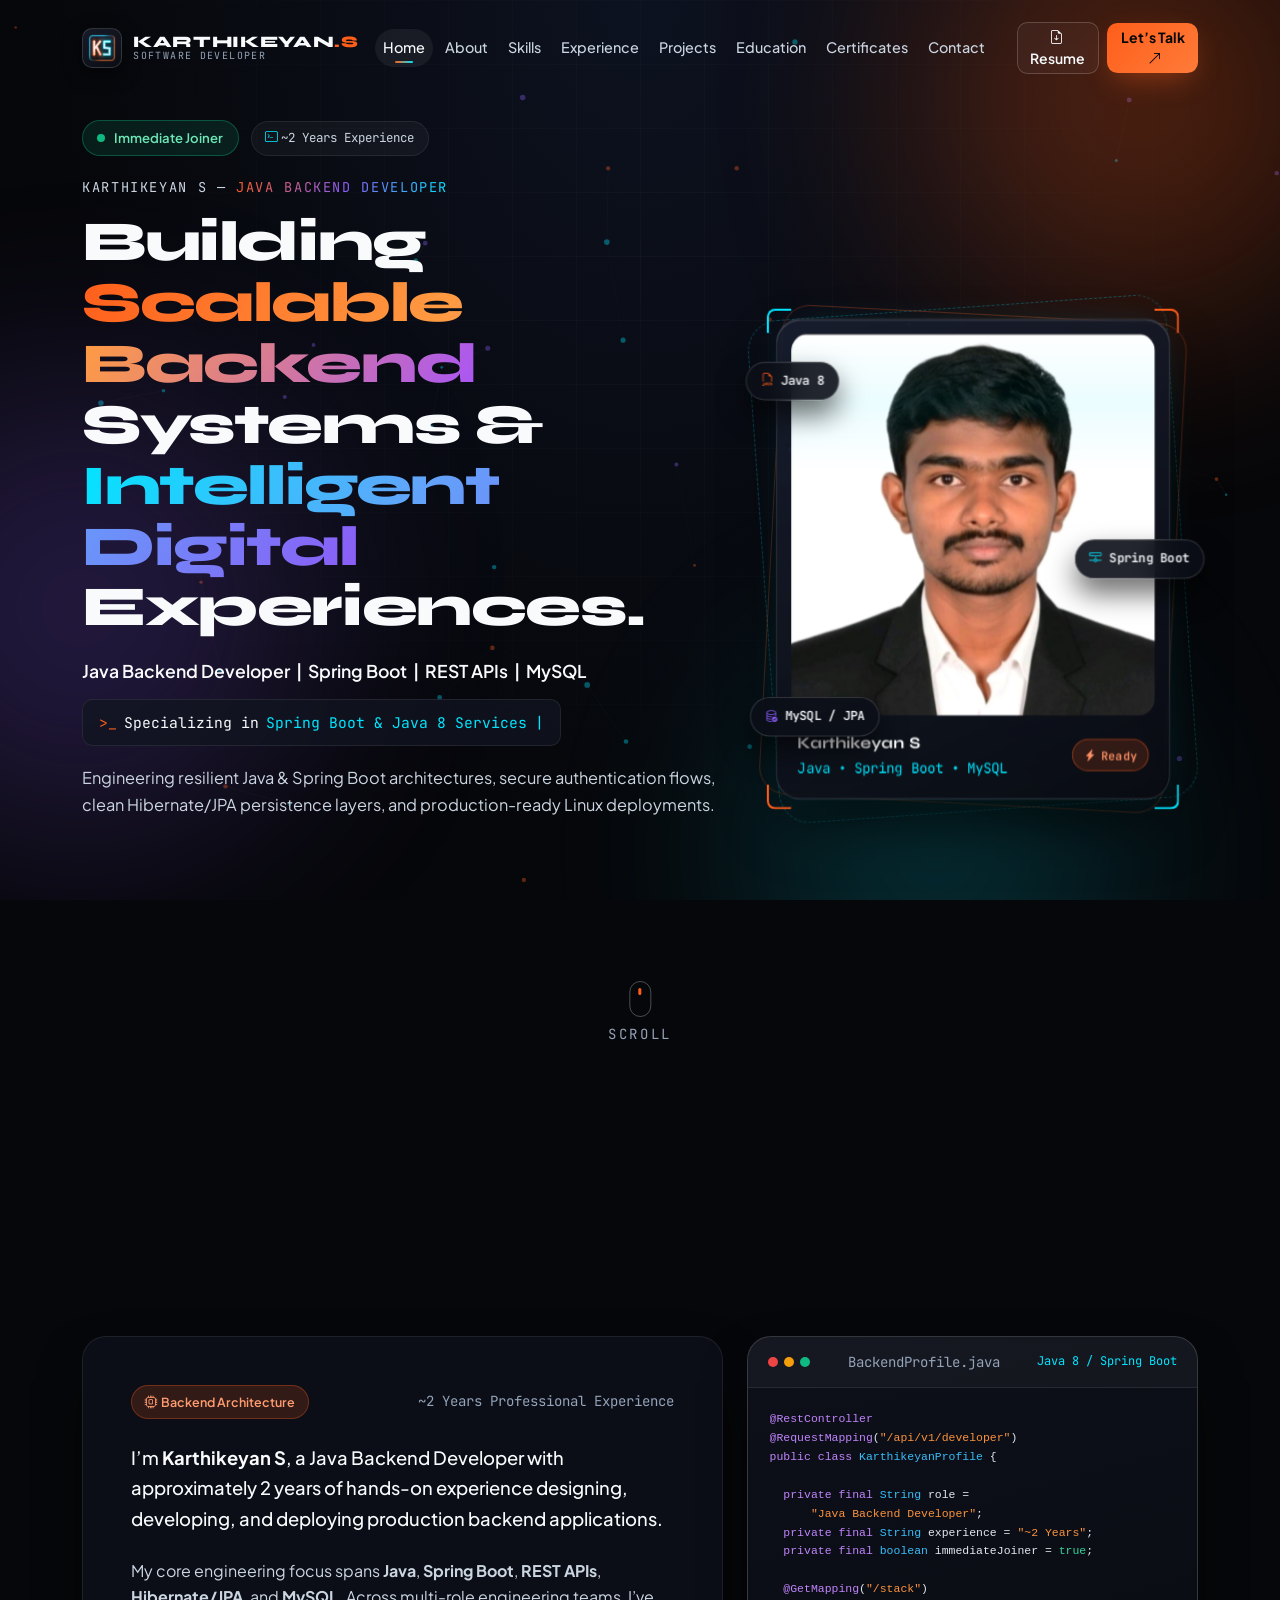
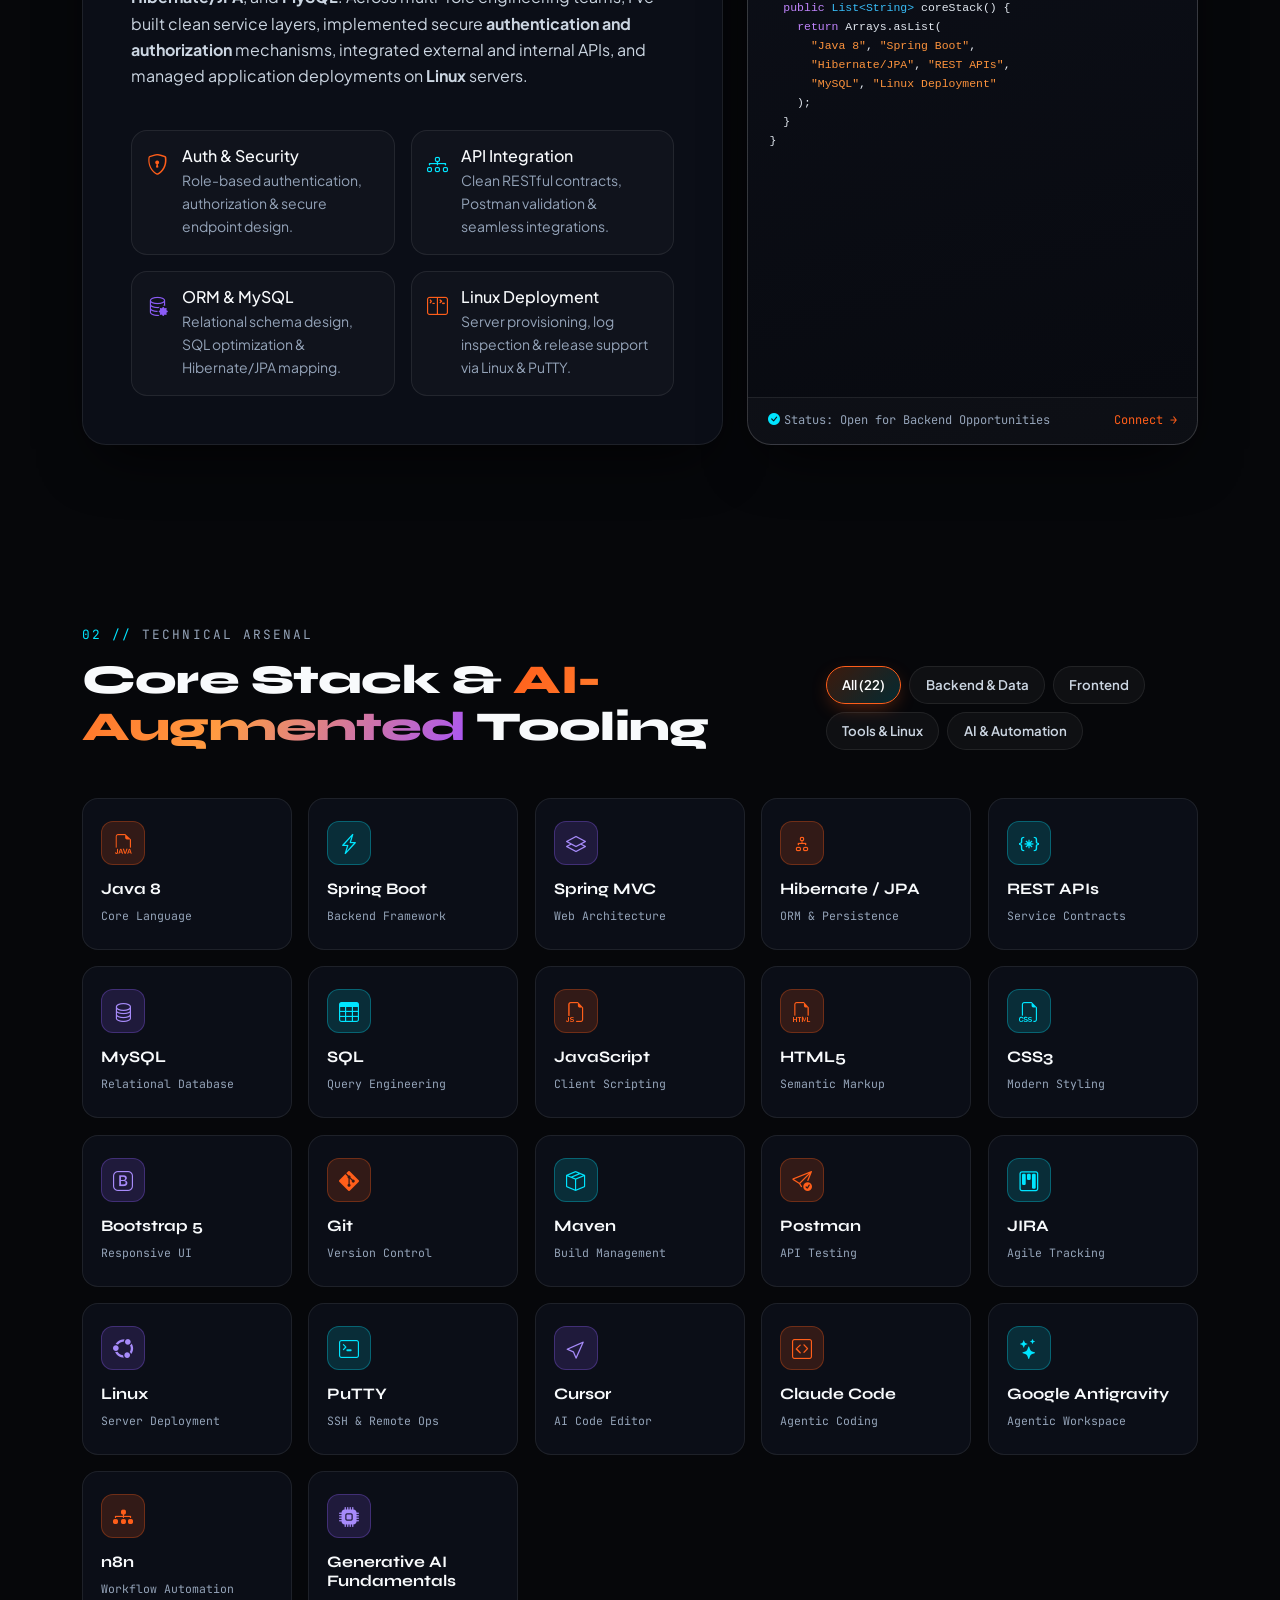
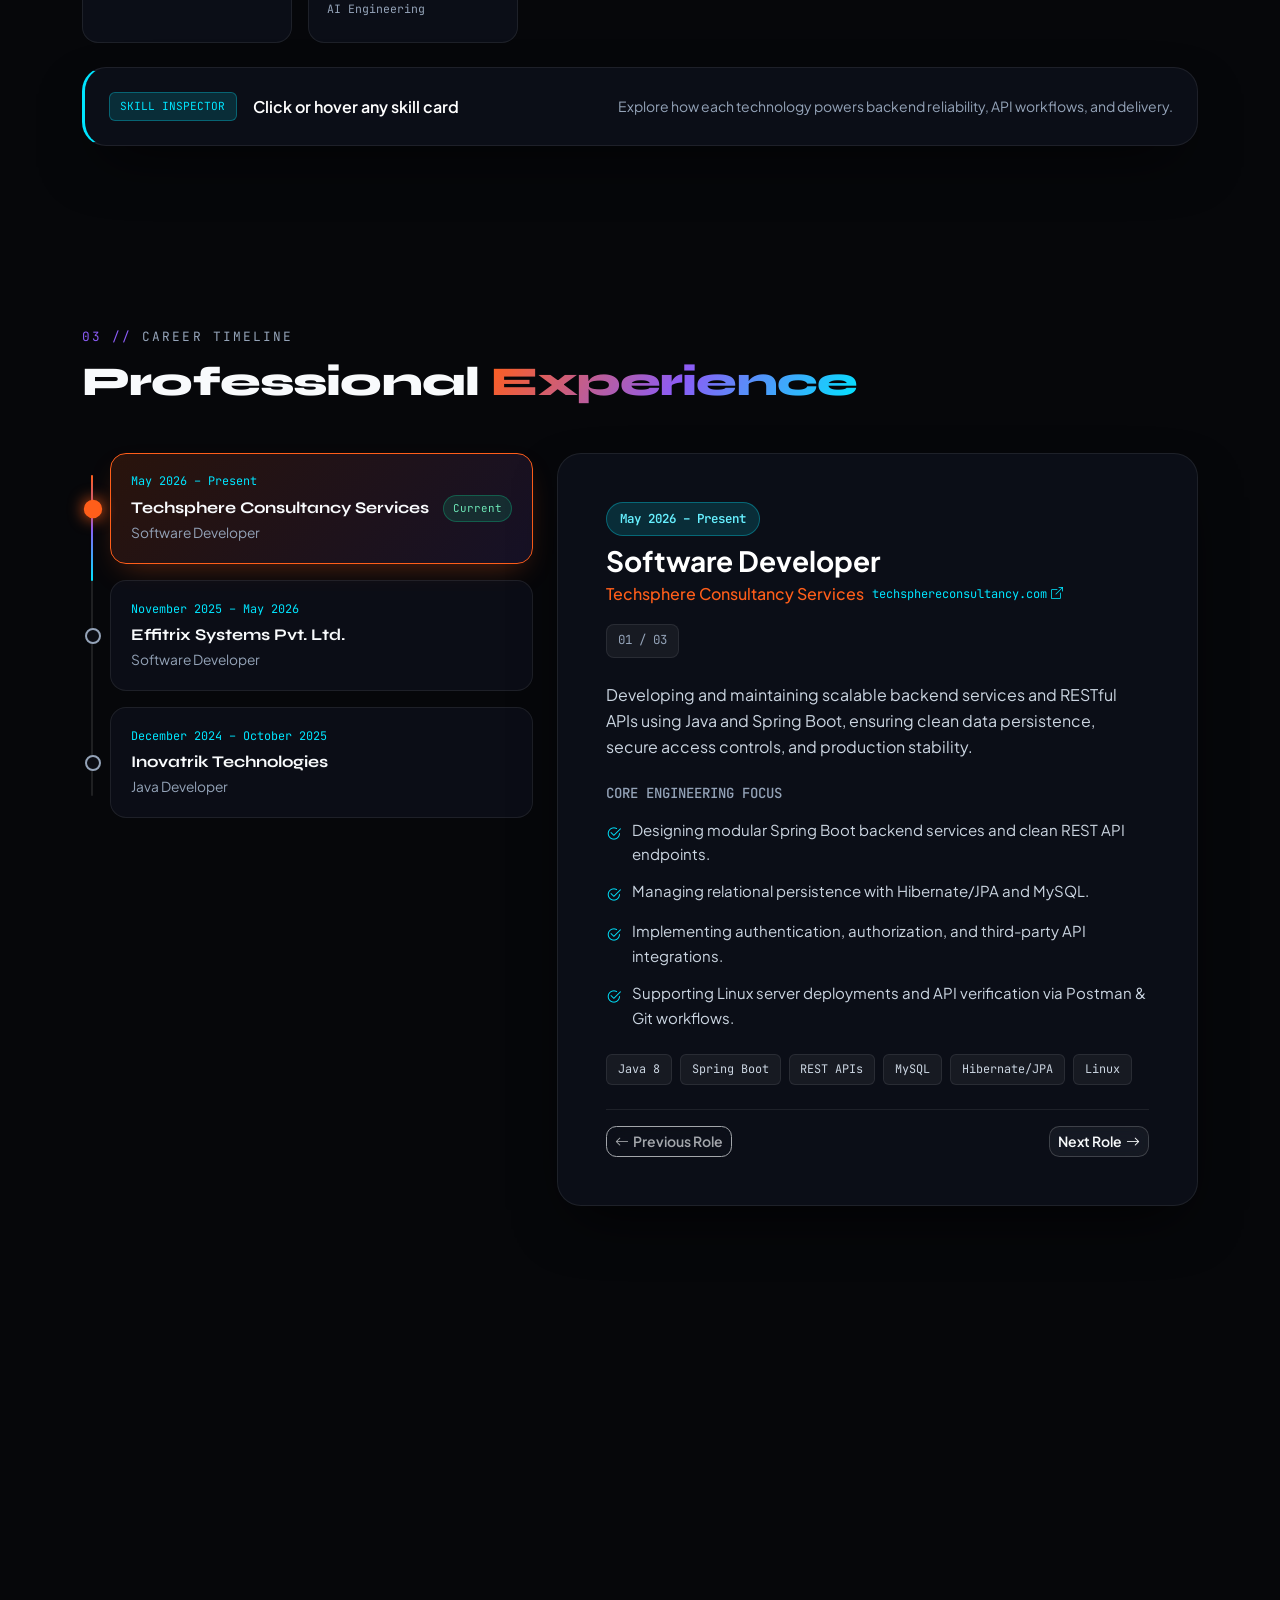
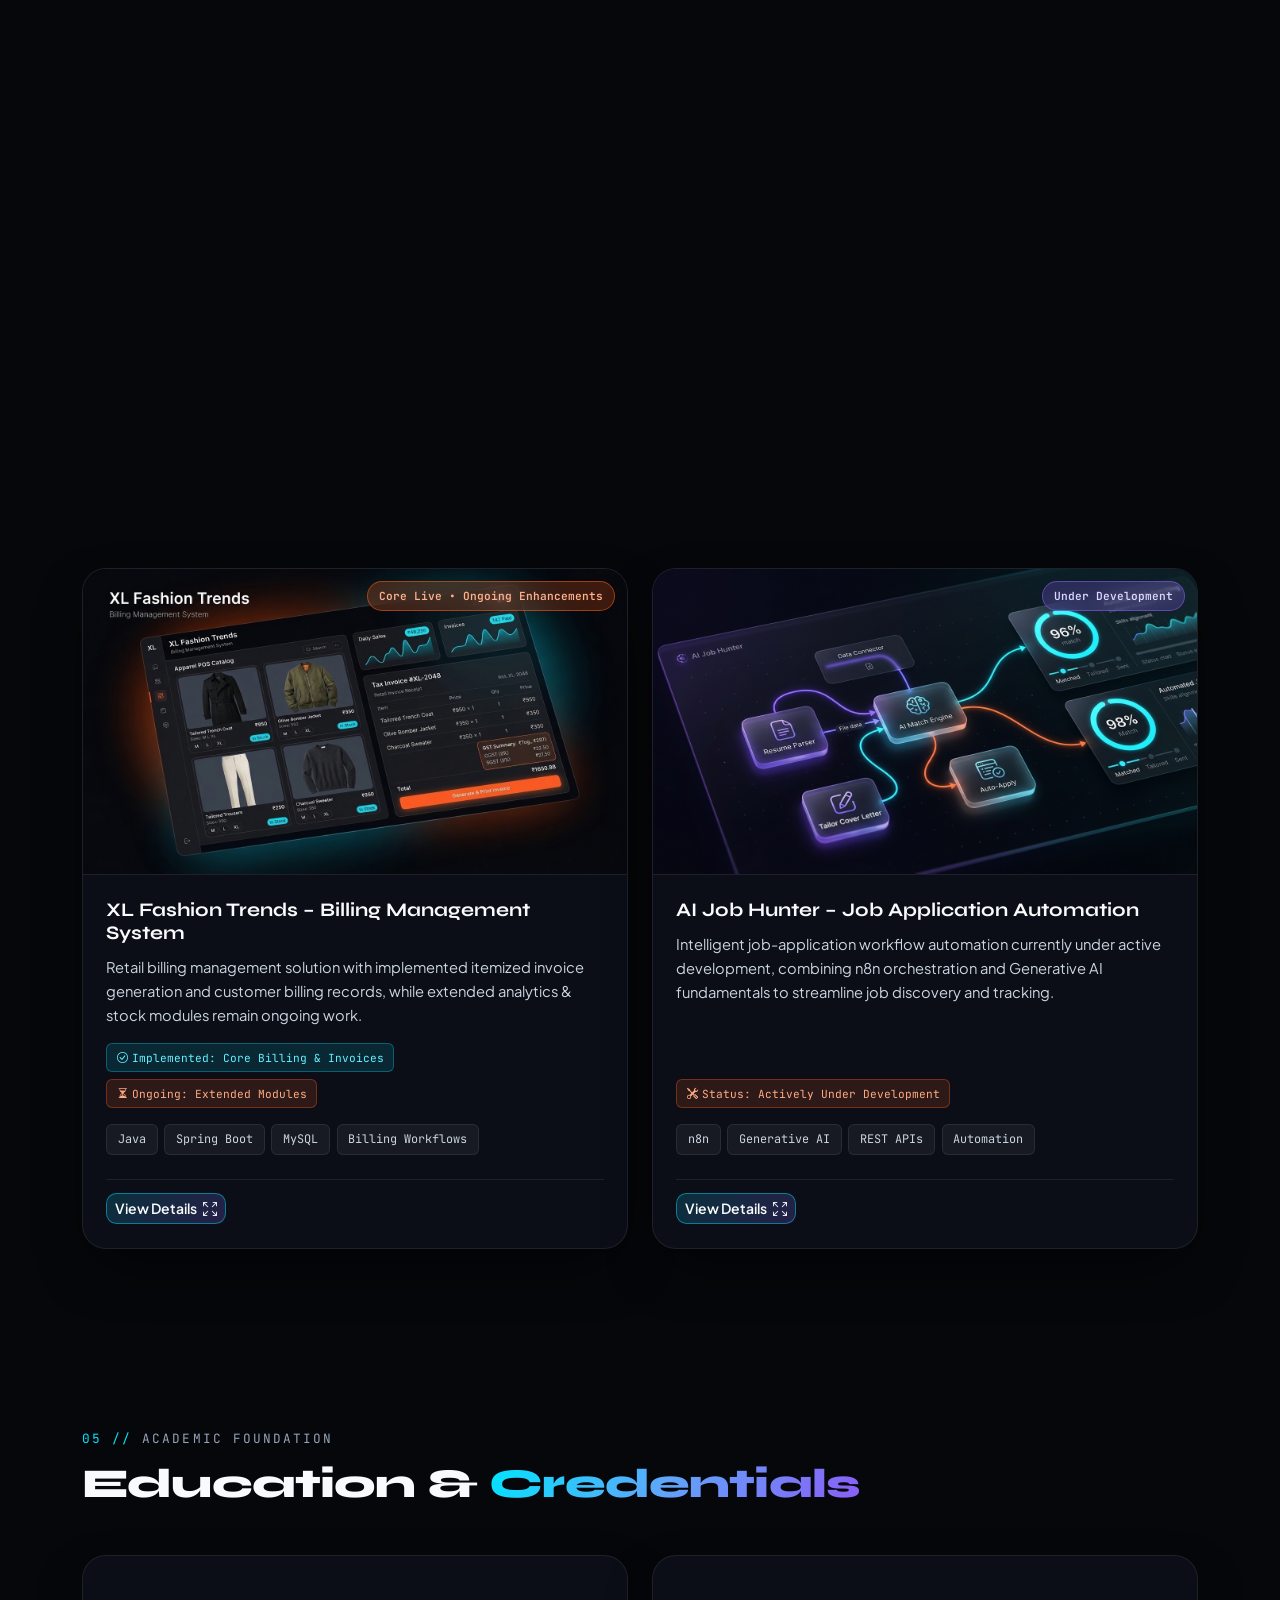
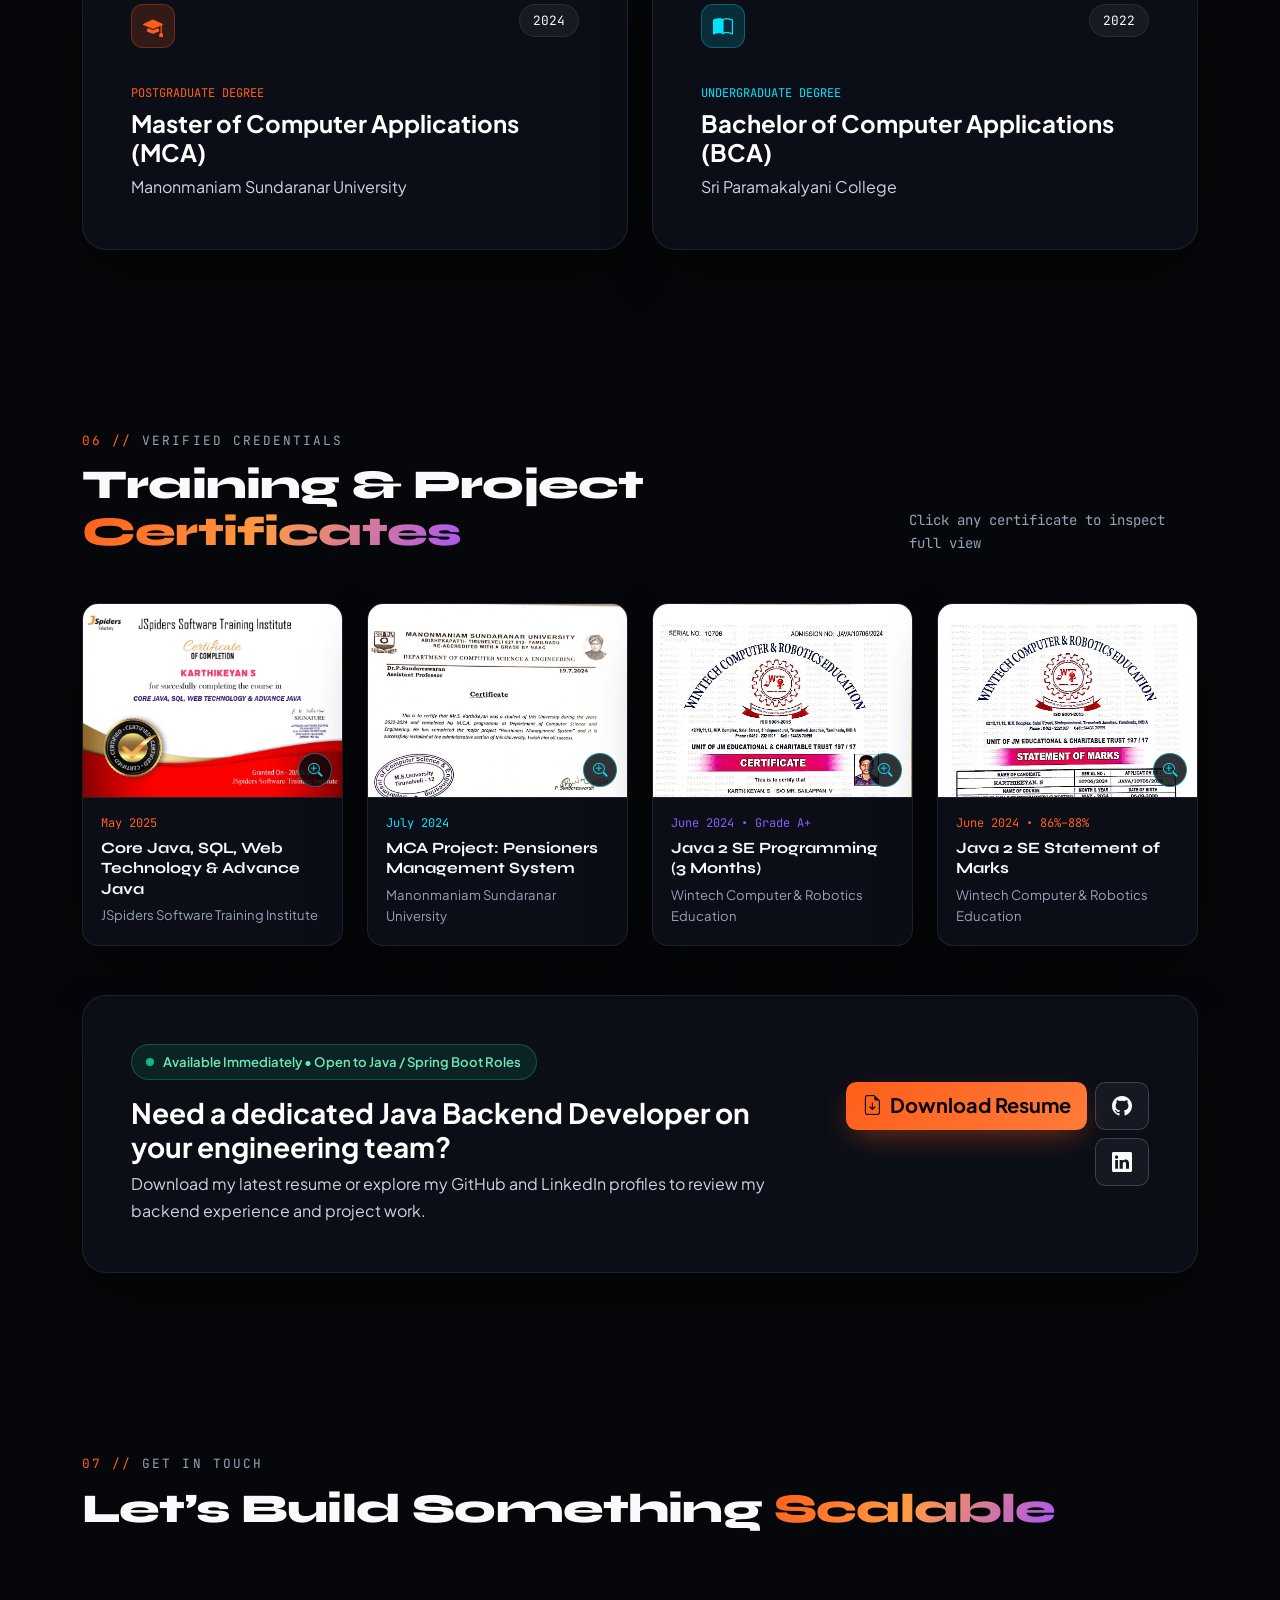
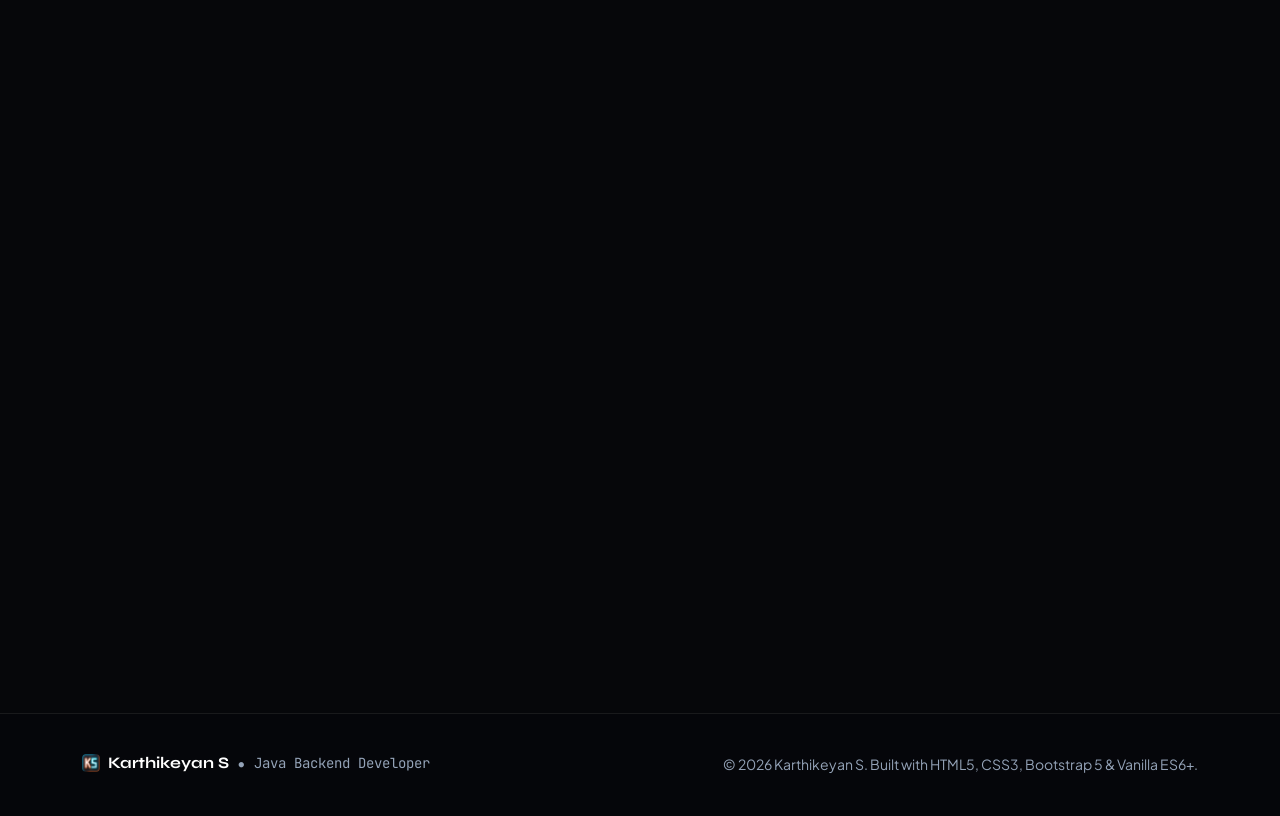
==== commit 65b8464c: "CHANGES" ====
--- a/index.html
+++ b/index.html
@@ -1,5 +1,6 @@
 <!DOCTYPE html>
 <html lang="en" data-bs-theme="dark">
+
 <head>
   <meta charset="UTF-8" />
   <meta name="viewport" content="width=device-width, initial-scale=1.0" />
@@ -8,15 +9,18 @@
   <!-- Primary SEO Meta Tags -->
   <title>Karthikeyan S | Java Backend Developer &amp; Spring Boot Engineer</title>
   <meta name="title" content="Karthikeyan S | Java Backend Developer &amp; Spring Boot Engineer" />
-  <meta name="description" content="Portfolio of Karthikeyan S — Java Backend Developer with ~2 years of experience building scalable Spring Boot services, REST APIs, MySQL architectures, and intelligent digital systems. Immediate Joiner." />
-  <meta name="keywords" content="Karthikeyan S, Java Backend Developer, Spring Boot Developer, REST APIs, MySQL, Hibernate, JPA, Software Developer Portfolio, Immediate Joiner" />
+  <meta name="description"
+    content="Portfolio of Karthikeyan S — Java Backend Developer with ~2 years of experience building scalable Spring Boot services, REST APIs, MySQL architectures, and intelligent digital systems. Immediate Joiner." />
+  <meta name="keywords"
+    content="Karthikeyan S, Java Backend Developer, Spring Boot Developer, REST APIs, MySQL, Hibernate, JPA, Software Developer Portfolio, Immediate Joiner" />
   <meta name="author" content="Karthikeyan S" />
   <meta name="theme-color" content="#06070a" />
 
   <!-- Open Graph / Social Meta -->
   <meta property="og:type" content="website" />
   <meta property="og:title" content="Karthikeyan S | Java Backend Developer" />
-  <meta property="og:description" content="Building Scalable Backend Systems &amp; Intelligent Digital Experiences. Java 8, Spring Boot, Hibernate/JPA, REST APIs, MySQL." />
+  <meta property="og:description"
+    content="Building Scalable Backend Systems &amp; Intelligent Digital Experiences. Java 8, Spring Boot, Hibernate/JPA, REST APIs, MySQL." />
   <meta property="og:image" content="assets/images/profile.jpg" />
 
   <!-- Custom 3D Metallic KS Monogram Favicons -->
@@ -28,15 +32,19 @@
   <!-- Google Fonts: Syne (Display), Plus Jakarta Sans (Body), JetBrains Mono (Tech) -->
   <link rel="preconnect" href="https://fonts.googleapis.com" />
   <link rel="preconnect" href="https://fonts.gstatic.com" crossorigin />
-  <link href="https://fonts.googleapis.com/css2?family=JetBrains+Mono:wght@400;500;600&family=Plus+Jakarta+Sans:wght@400;500;600;700&family=Syne:wght@600;700;800&display=swap" rel="stylesheet" />
+  <link
+    href="https://fonts.googleapis.com/css2?family=JetBrains+Mono:wght@400;500;600&family=Plus+Jakarta+Sans:wght@400;500;600;700&family=Syne:wght@600;700;800&display=swap"
+    rel="stylesheet" />
 
   <!-- Bootstrap 5 CSS & Bootstrap Icons -->
-  <link href="https://cdn.jsdelivr.net/npm/bootstrap@5.3.3/dist/css/bootstrap.min.css" rel="stylesheet" integrity="sha384-QWTKZyjpPEjISv5WaRU9OFeRpok6YctnYmDr5pNlyT2bRjXh0JMhjY6hW+ALEwIH" crossorigin="anonymous" />
+  <link href="https://cdn.jsdelivr.net/npm/bootstrap@5.3.3/dist/css/bootstrap.min.css" rel="stylesheet"
+    integrity="sha384-QWTKZyjpPEjISv5WaRU9OFeRpok6YctnYmDr5pNlyT2bRjXh0JMhjY6hW+ALEwIH" crossorigin="anonymous" />
   <link href="https://cdn.jsdelivr.net/npm/bootstrap-icons@1.11.3/font/bootstrap-icons.min.css" rel="stylesheet" />
 
   <!-- Custom Editorial 3D Stylesheet -->
   <link rel="stylesheet" href="assets/css/style.css" />
 </head>
+
 <body>
   <!-- Skip to Main Content (Accessibility) -->
   <a class="skip-link" href="#main-content">Skip to main content</a>
@@ -77,13 +85,14 @@
           </span>
           <span class="brand-text">
             <span class="brand-name">KARTHIKEYAN<span class="text-accent-orange">.S</span></span>
-            <span class="brand-sub font-mono">JAVA BACKEND DEV</span>
+            <span class="brand-sub font-mono">SOFTWARE DEVELOPER</span>
           </span>
         </a>
 
         <div class="d-flex align-items-center gap-2 d-lg-none">
           <a href="#contact" class="btn btn-sm btn-glow-orange px-3">Hire Me</a>
-          <button class="mobile-menu-toggle" type="button" data-bs-toggle="offcanvas" data-bs-target="#mobileNavDrawer" aria-controls="mobileNavDrawer" aria-label="Open navigation menu">
+          <button class="mobile-menu-toggle" type="button" data-bs-toggle="offcanvas" data-bs-target="#mobileNavDrawer"
+            aria-controls="mobileNavDrawer" aria-label="Open navigation menu">
             <span class="hamburger-line"></span>
             <span class="hamburger-line"></span>
             <span class="hamburger-line"></span>
@@ -102,7 +111,8 @@
             <li class="nav-item"><a class="nav-link" href="#contact">Contact</a></li>
           </ul>
           <div class="nav-actions d-flex align-items-center gap-2">
-            <a href="assets/resume/Karthikeyan_Resume.pdf" download="Karthikeyan_Resume.pdf" class="btn btn-outline-glass btn-sm">
+            <a href="assets/resume/Karthikeyan_Resume.pdf" download="Karthikeyan_Resume.pdf"
+              class="btn btn-outline-glass btn-sm">
               <i class="bi bi-file-earmark-arrow-down me-1"></i>Resume
             </a>
             <a href="#contact" class="btn btn-glow-orange btn-sm">
@@ -116,24 +126,34 @@
   </header>
 
   <!-- Mobile Offcanvas Navigation -->
-  <div class="offcanvas offcanvas-end mobile-drawer" tabindex="-1" id="mobileNavDrawer" aria-labelledby="mobileNavLabel">
+  <div class="offcanvas offcanvas-end mobile-drawer" tabindex="-1" id="mobileNavDrawer"
+    aria-labelledby="mobileNavLabel">
     <div class="offcanvas-header border-bottom border-subtle">
       <div class="d-flex align-items-center gap-2" id="mobileNavLabel">
         <img src="assets/favicon/favicon-32.png" alt="KS Logo" width="26" height="26" />
         <span class="font-display fw-bold text-white">KARTHIKEYAN.S</span>
       </div>
-      <button type="button" class="btn-close btn-close-white" data-bs-dismiss="offcanvas" aria-label="Close navigation menu"></button>
+      <button type="button" class="btn-close btn-close-white" data-bs-dismiss="offcanvas"
+        aria-label="Close navigation menu"></button>
     </div>
     <div class="offcanvas-body d-flex flex-column justify-content-between">
       <ul class="mobile-nav-list list-unstyled mb-4">
-        <li><a class="mobile-nav-link" href="#hero" data-bs-dismiss="offcanvas"><span class="font-mono text-accent-cyan">01.</span> Home</a></li>
-        <li><a class="mobile-nav-link" href="#about" data-bs-dismiss="offcanvas"><span class="font-mono text-accent-cyan">02.</span> About Me</a></li>
-        <li><a class="mobile-nav-link" href="#skills" data-bs-dismiss="offcanvas"><span class="font-mono text-accent-cyan">03.</span> Technical Skills</a></li>
-        <li><a class="mobile-nav-link" href="#experience" data-bs-dismiss="offcanvas"><span class="font-mono text-accent-cyan">04.</span> Experience</a></li>
-        <li><a class="mobile-nav-link" href="#projects" data-bs-dismiss="offcanvas"><span class="font-mono text-accent-cyan">05.</span> Featured Projects</a></li>
-        <li><a class="mobile-nav-link" href="#education" data-bs-dismiss="offcanvas"><span class="font-mono text-accent-cyan">06.</span> Education</a></li>
-        <li><a class="mobile-nav-link" href="#certificates" data-bs-dismiss="offcanvas"><span class="font-mono text-accent-cyan">07.</span> Certificates</a></li>
-        <li><a class="mobile-nav-link" href="#contact" data-bs-dismiss="offcanvas"><span class="font-mono text-accent-cyan">08.</span> Contact</a></li>
+        <li><a class="mobile-nav-link" href="#hero" data-bs-dismiss="offcanvas"><span
+              class="font-mono text-accent-cyan">01.</span> Home</a></li>
+        <li><a class="mobile-nav-link" href="#about" data-bs-dismiss="offcanvas"><span
+              class="font-mono text-accent-cyan">02.</span> About Me</a></li>
+        <li><a class="mobile-nav-link" href="#skills" data-bs-dismiss="offcanvas"><span
+              class="font-mono text-accent-cyan">03.</span> Technical Skills</a></li>
+        <li><a class="mobile-nav-link" href="#experience" data-bs-dismiss="offcanvas"><span
+              class="font-mono text-accent-cyan">04.</span> Experience</a></li>
+        <li><a class="mobile-nav-link" href="#projects" data-bs-dismiss="offcanvas"><span
+              class="font-mono text-accent-cyan">05.</span> Featured Projects</a></li>
+        <li><a class="mobile-nav-link" href="#education" data-bs-dismiss="offcanvas"><span
+              class="font-mono text-accent-cyan">06.</span> Education</a></li>
+        <li><a class="mobile-nav-link" href="#certificates" data-bs-dismiss="offcanvas"><span
+              class="font-mono text-accent-cyan">07.</span> Certificates</a></li>
+        <li><a class="mobile-nav-link" href="#contact" data-bs-dismiss="offcanvas"><span
+              class="font-mono text-accent-cyan">08.</span> Contact</a></li>
       </ul>
       <div class="mobile-drawer-footer pt-3 border-top border-subtle">
         <div class="status-pill mb-3">
@@ -146,8 +166,10 @@
           </a>
         </div>
         <div class="d-flex justify-content-center gap-3">
-          <a href="https://github.com/Karthi0609" target="_blank" rel="noopener noreferrer" class="social-icon-btn" aria-label="GitHub Profile"><i class="bi bi-github"></i></a>
-          <a href="https://www.linkedin.com/in/karthikeyan-sailappan/" target="_blank" rel="noopener noreferrer" class="social-icon-btn" aria-label="LinkedIn Profile"><i class="bi bi-linkedin"></i></a>
+          <a href="https://github.com/Karthi0609" target="_blank" rel="noopener noreferrer" class="social-icon-btn"
+            aria-label="GitHub Profile"><i class="bi bi-github"></i></a>
+          <a href="https://www.linkedin.com/in/karthikeyan-sailappan/" target="_blank" rel="noopener noreferrer"
+            class="social-icon-btn" aria-label="LinkedIn Profile"><i class="bi bi-linkedin"></i></a>
         </div>
       </div>
     </div>
@@ -177,7 +199,8 @@
             </p>
 
             <h1 class="hero-headline reveal-up" data-delay="140">
-              Building <span class="text-gradient-warm">Scalable Backend</span> Systems &amp; <span class="text-gradient-cool">Intelligent Digital</span> Experiences.
+              Building <span class="text-gradient-warm">Scalable Backend</span> Systems &amp; <span
+                class="text-gradient-cool">Intelligent Digital</span> Experiences.
             </h1>
 
             <p class="hero-subtitle reveal-up" data-delay="200">
@@ -192,12 +215,14 @@
             </div>
 
             <p class="hero-intro reveal-up" data-delay="280">
-              Engineering resilient Java &amp; Spring Boot architectures, secure authentication flows, clean Hibernate/JPA persistence layers, and production-ready Linux deployments.
+              Engineering resilient Java &amp; Spring Boot architectures, secure authentication flows, clean
+              Hibernate/JPA persistence layers, and production-ready Linux deployments.
             </p>
 
             <!-- Hero CTAs -->
             <div class="hero-cta-group reveal-up" data-delay="340">
-              <a href="assets/resume/Karthikeyan_Resume.pdf" download="Karthikeyan_Resume.pdf" class="btn btn-glow-orange btn-lg">
+              <a href="assets/resume/Karthikeyan_Resume.pdf" download="Karthikeyan_Resume.pdf"
+                class="btn btn-glow-orange btn-lg">
                 <i class="bi bi-file-earmark-arrow-down me-2"></i>Download Resume
               </a>
               <a href="#projects" class="btn btn-glow-cyan btn-lg">
@@ -211,11 +236,13 @@
             <!-- Social Links & Verified Metrics Strip -->
             <div class="hero-bottom-bar reveal-up" data-delay="400">
               <div class="hero-socials">
-                <a href="https://github.com/Karthi0609" target="_blank" rel="noopener noreferrer" class="social-pill" aria-label="GitHub Profile">
+                <a href="https://github.com/Karthi0609" target="_blank" rel="noopener noreferrer" class="social-pill"
+                  aria-label="GitHub Profile">
                   <i class="bi bi-github"></i>
                   <span>GitHub</span>
                 </a>
-                <a href="https://www.linkedin.com/in/karthikeyan-sailappan/" target="_blank" rel="noopener noreferrer" class="social-pill" aria-label="LinkedIn Profile">
+                <a href="https://www.linkedin.com/in/karthikeyan-sailappan/" target="_blank" rel="noopener noreferrer"
+                  class="social-pill" aria-label="LinkedIn Profile">
                   <i class="bi bi-linkedin"></i>
                   <span>LinkedIn</span>
                 </a>
@@ -223,7 +250,8 @@
 
               <div class="hero-verified-stats" aria-label="Verified Portfolio Statistics">
                 <div class="stat-chip">
-                  <span class="stat-num font-display"><span class="counter" data-target="2">0</span><span class="text-accent-orange">~</span></span>
+                  <span class="stat-num font-display"><span class="counter" data-target="2">0</span><span
+                      class="text-accent-orange">~</span></span>
                   <span class="stat-label">Yrs Exp</span>
                 </div>
                 <div class="stat-divider" aria-hidden="true"></div>
@@ -260,13 +288,8 @@
                 <!-- Profile Portrait Container -->
                 <div class="profile-glass-shell">
                   <div class="profile-photo-wrap">
-                    <img
-                      src="assets/images/profile.jpg"
-                      alt="Karthikeyan S - Java Backend Developer"
-                      class="profile-photo"
-                      width="420"
-                      height="420"
-                    />
+                    <img src="assets/images/profile.jpg" alt="Karthikeyan S - Java Backend Developer"
+                      class="profile-photo" width="420" height="420" />
                     <div class="profile-scanline" aria-hidden="true"></div>
                   </div>
                   <div class="profile-id-bar">
@@ -311,7 +334,8 @@
       <div class="container">
         <div class="section-header reveal-up">
           <span class="section-eyebrow font-mono"><span class="text-accent-orange">01 //</span> ABOUT ME</span>
-          <h2 class="section-title">Engineering Reliable <span class="text-gradient-cool">Server-Side</span> Foundations</h2>
+          <h2 class="section-title">Engineering Reliable <span class="text-gradient-cool">Server-Side</span> Foundations
+          </h2>
         </div>
 
         <div class="row g-4 align-items-stretch">
@@ -324,11 +348,16 @@
               </div>
 
               <p class="lead-editorial mb-4">
-                I&rsquo;m <strong>Karthikeyan S</strong>, a Java Backend Developer with approximately 2 years of hands-on experience designing, developing, and deploying production backend applications.
+                I&rsquo;m <strong>Karthikeyan S</strong>, a Java Backend Developer with approximately 2 years of
+                hands-on experience designing, developing, and deploying production backend applications.
               </p>
 
               <p class="text-body-custom mb-4">
-                My core engineering focus spans <strong>Java</strong>, <strong>Spring Boot</strong>, <strong>REST APIs</strong>, <strong>Hibernate/JPA</strong>, and <strong>MySQL</strong>. Across multi-role engineering teams, I&rsquo;ve built clean service layers, implemented secure <strong>authentication and authorization</strong> mechanisms, integrated external and internal APIs, and managed application deployments on <strong>Linux</strong> servers.
+                My core engineering focus spans <strong>Java</strong>, <strong>Spring Boot</strong>, <strong>REST
+                  APIs</strong>, <strong>Hibernate/JPA</strong>, and <strong>MySQL</strong>. Across multi-role
+                engineering teams, I&rsquo;ve built clean service layers, implemented secure <strong>authentication and
+                  authorization</strong> mechanisms, integrated external and internal APIs, and managed application
+                deployments on <strong>Linux</strong> servers.
               </p>
 
               <div class="row g-3 mt-2">
@@ -337,7 +366,8 @@
                     <i class="bi bi-shield-lock text-accent-orange"></i>
                     <div>
                       <h3 class="h6 mb-1">Auth &amp; Security</h3>
-                      <p class="small text-muted-custom mb-0">Role-based authentication, authorization &amp; secure endpoint design.</p>
+                      <p class="small text-muted-custom mb-0">Role-based authentication, authorization &amp; secure
+                        endpoint design.</p>
                     </div>
                   </div>
                 </div>
@@ -346,7 +376,8 @@
                     <i class="bi bi-diagram-3 text-accent-cyan"></i>
                     <div>
                       <h3 class="h6 mb-1">API Integration</h3>
-                      <p class="small text-muted-custom mb-0">Clean RESTful contracts, Postman validation &amp; seamless integrations.</p>
+                      <p class="small text-muted-custom mb-0">Clean RESTful contracts, Postman validation &amp; seamless
+                        integrations.</p>
                     </div>
                   </div>
                 </div>
@@ -355,7 +386,8 @@
                     <i class="bi bi-database-gear text-accent-violet"></i>
                     <div>
                       <h3 class="h6 mb-1">ORM &amp; MySQL</h3>
-                      <p class="small text-muted-custom mb-0">Relational schema design, SQL optimization &amp; Hibernate/JPA mapping.</p>
+                      <p class="small text-muted-custom mb-0">Relational schema design, SQL optimization &amp;
+                        Hibernate/JPA mapping.</p>
                     </div>
                   </div>
                 </div>
@@ -364,7 +396,8 @@
                     <i class="bi bi-terminal-split text-accent-orange"></i>
                     <div>
                       <h3 class="h6 mb-1">Linux Deployment</h3>
-                      <p class="small text-muted-custom mb-0">Server provisioning, log inspection &amp; release support via Linux &amp; PuTTY.</p>
+                      <p class="small text-muted-custom mb-0">Server provisioning, log inspection &amp; release support
+                        via Linux &amp; PuTTY.</p>
                     </div>
                   </div>
                 </div>
@@ -385,7 +418,7 @@
                 <span class="font-mono xsmall text-accent-cyan">Java 8 / Spring Boot</span>
               </div>
               <div class="terminal-body font-mono">
-<pre class="code-block mb-0"><code><span class="tok-kw">@RestController</span>
+                <pre class="code-block mb-0"><code><span class="tok-kw">@RestController</span>
 <span class="tok-kw">@RequestMapping</span>(<span class="tok-str">"/api/v1/developer"</span>)
 <span class="tok-kw">public class</span> <span class="tok-type">KarthikeyanProfile</span> {
 
@@ -405,7 +438,9 @@
 }</code></pre>
               </div>
               <div class="terminal-footer">
-                <span class="font-mono xsmall text-muted-custom"><i class="bi bi-check-circle-fill text-accent-cyan me-1"></i>Status: Open for Backend Opportunities</span>
+                <span class="font-mono xsmall text-muted-custom"><i
+                    class="bi bi-check-circle-fill text-accent-cyan me-1"></i>Status: Open for Backend
+                  Opportunities</span>
                 <a href="#contact" class="font-mono xsmall text-accent-orange text-decoration-none">Connect &rarr;</a>
               </div>
             </div>
@@ -417,10 +452,12 @@
     <!-- ==================== TECHNICAL SKILLS SECTION ==================== -->
     <section id="skills" class="section-pad">
       <div class="container">
-        <div class="section-header d-flex flex-column flex-md-row justify-content-between align-items-md-end gap-3 reveal-up">
+        <div
+          class="section-header d-flex flex-column flex-md-row justify-content-between align-items-md-end gap-3 reveal-up">
           <div>
             <span class="section-eyebrow font-mono"><span class="text-accent-cyan">02 //</span> TECHNICAL ARSENAL</span>
-            <h2 class="section-title mb-0">Core Stack &amp; <span class="text-gradient-warm">AI-Augmented</span> Tooling</h2>
+            <h2 class="section-title mb-0">Core Stack &amp; <span class="text-gradient-warm">AI-Augmented</span> Tooling
+            </h2>
           </div>
           <!-- Skill Category Filter -->
           <div class="filter-pills" role="tablist" aria-label="Filter technical skills">
@@ -600,7 +637,8 @@
               <span class="inspector-badge font-mono">SKILL INSPECTOR</span>
               <span id="inspectorTitle" class="fw-semibold text-white">Click or hover any skill card</span>
             </div>
-            <span id="inspectorDesc" class="small text-muted-custom">Explore how each technology powers backend reliability, API workflows, and delivery.</span>
+            <span id="inspectorDesc" class="small text-muted-custom">Explore how each technology powers backend
+              reliability, API workflows, and delivery.</span>
           </div>
         </div>
       </div>
@@ -654,14 +692,17 @@
 
           <!-- Interactive Experience Detail Panel (Right) -->
           <div class="col-lg-7 reveal-up" data-delay="160">
-            <div class="glass-panel exp-detail-card p-4 p-md-5 tilt-card" id="expDetailCard" data-tilt-max="4" role="tabpanel">
+            <div class="glass-panel exp-detail-card p-4 p-md-5 tilt-card" id="expDetailCard" data-tilt-max="4"
+              role="tabpanel">
               <div class="d-flex justify-content-between align-items-start flex-wrap gap-3 mb-3">
                 <div>
                   <span class="chip-tag chip-cyan font-mono mb-2" id="expPeriodBadge">May 2026 &ndash; Present</span>
                   <h3 class="h3 fw-bold text-white mb-1" id="expRoleTitle">Software Developer</h3>
                   <div class="d-flex flex-wrap align-items-center gap-2">
                     <p class="text-accent-orange fw-medium mb-0" id="expCompanyName">Techsphere Consultancy Services</p>
-                    <a href="https://techsphereconsultancy.com/" target="_blank" rel="noopener noreferrer" id="expCompanyLink" class="font-mono xsmall text-accent-cyan text-decoration-none d-inline-flex align-items-center gap-1">
+                    <a href="https://techsphereconsultancy.com/" target="_blank" rel="noopener noreferrer"
+                      id="expCompanyLink"
+                      class="font-mono xsmall text-accent-cyan text-decoration-none d-inline-flex align-items-center gap-1">
                       <span>techsphereconsultancy.com</span>
                       <i class="bi bi-box-arrow-up-right"></i>
                     </a>
@@ -671,15 +712,20 @@
               </div>
 
               <p class="text-body-custom my-4" id="expSummary">
-                Developing and maintaining scalable backend services and RESTful APIs using Java and Spring Boot, ensuring clean data persistence, secure access controls, and production stability.
+                Developing and maintaining scalable backend services and RESTful APIs using Java and Spring Boot,
+                ensuring clean data persistence, secure access controls, and production stability.
               </p>
 
               <h4 class="font-mono small text-uppercase text-muted-custom mb-3">Core Engineering Focus</h4>
               <ul class="exp-highlights list-unstyled mb-4" id="expHighlights">
-                <li><i class="bi bi-check2-circle text-accent-cyan"></i><span>Designing modular Spring Boot backend services and clean REST API endpoints.</span></li>
-                <li><i class="bi bi-check2-circle text-accent-cyan"></i><span>Managing relational persistence with Hibernate/JPA and MySQL.</span></li>
-                <li><i class="bi bi-check2-circle text-accent-cyan"></i><span>Implementing authentication, authorization, and third-party API integrations.</span></li>
-                <li><i class="bi bi-check2-circle text-accent-cyan"></i><span>Supporting Linux server deployments and API verification via Postman &amp; Git workflows.</span></li>
+                <li><i class="bi bi-check2-circle text-accent-cyan"></i><span>Designing modular Spring Boot backend
+                    services and clean REST API endpoints.</span></li>
+                <li><i class="bi bi-check2-circle text-accent-cyan"></i><span>Managing relational persistence with
+                    Hibernate/JPA and MySQL.</span></li>
+                <li><i class="bi bi-check2-circle text-accent-cyan"></i><span>Implementing authentication,
+                    authorization, and third-party API integrations.</span></li>
+                <li><i class="bi bi-check2-circle text-accent-cyan"></i><span>Supporting Linux server deployments and
+                    API verification via Postman &amp; Git workflows.</span></li>
               </ul>
 
               <div class="d-flex flex-wrap gap-2" id="expTags">
@@ -692,8 +738,10 @@
               </div>
 
               <div class="d-flex justify-content-between align-items-center mt-4 pt-3 border-top border-subtle">
-                <button type="button" class="btn btn-sm btn-outline-glass" id="expPrevBtn"><i class="bi bi-arrow-left me-1"></i>Previous Role</button>
-                <button type="button" class="btn btn-sm btn-outline-glass" id="expNextBtn">Next Role<i class="bi bi-arrow-right ms-1"></i></button>
+                <button type="button" class="btn btn-sm btn-outline-glass" id="expPrevBtn"><i
+                    class="bi bi-arrow-left me-1"></i>Previous Role</button>
+                <button type="button" class="btn btn-sm btn-outline-glass" id="expNextBtn">Next Role<i
+                    class="bi bi-arrow-right ms-1"></i></button>
               </div>
             </div>
           </div>
@@ -704,7 +752,8 @@
     <!-- ==================== FEATURED PROJECTS SECTION ==================== -->
     <section id="projects" class="section-pad">
       <div class="container">
-        <div class="section-header d-flex flex-column flex-lg-row justify-content-between align-items-lg-end gap-3 reveal-up">
+        <div
+          class="section-header d-flex flex-column flex-lg-row justify-content-between align-items-lg-end gap-3 reveal-up">
           <div>
             <span class="section-eyebrow font-mono"><span class="text-accent-orange">04 //</span> SELECTED WORK</span>
             <h2 class="section-title mb-0">Featured <span class="text-gradient-warm">Projects</span> &amp; Systems</h2>
@@ -724,7 +773,8 @@
           <div class="col-md-6 col-xl-4 project-item reveal-up" data-tags="implemented java">
             <article class="project-card tilt-card h-100" data-tilt-max="6" data-project-id="rydo">
               <div class="project-thumb-wrap">
-                <img src="assets/images/rydo.jpg" alt="RYDO Second-Hand Bike Marketplace interface preview" class="project-thumb" loading="lazy" width="640" height="360" />
+                <img src="assets/images/rydo.jpg" alt="RYDO Second-Hand Bike Marketplace interface preview"
+                  class="project-thumb" loading="lazy" width="640" height="360" />
                 <span class="project-status status-complete">Implemented</span>
               </div>
               <div class="project-body">
@@ -732,7 +782,8 @@
                   <h3 class="project-title">RYDO &ndash; Second-Hand Bike Marketplace</h3>
                 </div>
                 <p class="project-desc">
-                  Backend-powered two-wheeler marketplace supporting bike listings, structured search filtering, buyer-seller workflows, and RESTful APIs backed by MySQL.
+                  Backend-powered two-wheeler marketplace supporting bike listings, structured search filtering,
+                  buyer-seller workflows, and RESTful APIs backed by MySQL.
                 </p>
                 <div class="project-tech-stack mb-4">
                   <span class="tech-tag">Java</span>
@@ -754,13 +805,15 @@
           <div class="col-md-6 col-xl-4 project-item reveal-up" data-tags="implemented java" data-delay="80">
             <article class="project-card tilt-card h-100" data-tilt-max="6" data-project-id="kirusa">
               <div class="project-thumb-wrap">
-                <img src="assets/images/kirusa.jpg" alt="Kirusa Celebrity Booking Platform dashboard preview" class="project-thumb" loading="lazy" width="640" height="360" />
+                <img src="assets/images/kirusa.jpg" alt="Kirusa Celebrity Booking Platform dashboard preview"
+                  class="project-thumb" loading="lazy" width="640" height="360" />
                 <span class="project-status status-complete">Implemented</span>
               </div>
               <div class="project-body">
                 <h3 class="project-title">Kirusa Celebrity Booking Platform</h3>
                 <p class="project-desc">
-                  Scalable talent and celebrity booking backend enabling availability management, booking workflows, profile persistence, and relational data integrity.
+                  Scalable talent and celebrity booking backend enabling availability management, booking workflows,
+                  profile persistence, and relational data integrity.
                 </p>
                 <div class="project-tech-stack mb-4">
                   <span class="tech-tag">Java</span>
@@ -781,13 +834,15 @@
           <div class="col-md-6 col-xl-4 project-item reveal-up" data-tags="implemented java" data-delay="160">
             <article class="project-card tilt-card h-100" data-tilt-max="6" data-project-id="pensioner">
               <div class="project-thumb-wrap">
-                <img src="assets/images/pensioner.jpg" alt="Pensioner Management System secure portal preview" class="project-thumb" loading="lazy" width="640" height="360" />
+                <img src="assets/images/pensioner.jpg" alt="Pensioner Management System secure portal preview"
+                  class="project-thumb" loading="lazy" width="640" height="360" />
                 <span class="project-status status-complete">Implemented</span>
               </div>
               <div class="project-body">
                 <h3 class="project-title">Pensioner Management System</h3>
                 <p class="project-desc">
-                  Secure Java record-management application featuring structured database management, role-based authentication, and automated email notifications.
+                  Secure Java record-management application featuring structured database management, role-based
+                  authentication, and automated email notifications.
                 </p>
                 <div class="project-tech-stack mb-4">
                   <span class="tech-tag">Java</span>
@@ -808,17 +863,21 @@
           <div class="col-md-6 col-xl-6 project-item reveal-up" data-tags="ongoing java">
             <article class="project-card tilt-card h-100" data-tilt-max="5" data-project-id="xl-fashion">
               <div class="project-thumb-wrap">
-                <img src="assets/images/xl-fashion.jpg" alt="XL Fashion Trends Billing Management System preview" class="project-thumb" loading="lazy" width="640" height="360" />
+                <img src="assets/images/xl-fashion.jpg" alt="XL Fashion Trends Billing Management System preview"
+                  class="project-thumb" loading="lazy" width="640" height="360" />
                 <span class="project-status status-ongoing">Core Live &bull; Ongoing Enhancements</span>
               </div>
               <div class="project-body">
                 <h3 class="project-title">XL Fashion Trends &ndash; Billing Management System</h3>
                 <p class="project-desc">
-                  Retail billing management solution with implemented itemized invoice generation and customer billing records, while extended analytics &amp; stock modules remain ongoing work.
+                  Retail billing management solution with implemented itemized invoice generation and customer billing
+                  records, while extended analytics &amp; stock modules remain ongoing work.
                 </p>
                 <div class="project-scope-split mb-3">
-                  <span class="scope-badge scope-done"><i class="bi bi-check-circle me-1"></i>Implemented: Core Billing &amp; Invoices</span>
-                  <span class="scope-badge scope-wip"><i class="bi bi-hourglass-split me-1"></i>Ongoing: Extended Modules</span>
+                  <span class="scope-badge scope-done"><i class="bi bi-check-circle me-1"></i>Implemented: Core Billing
+                    &amp; Invoices</span>
+                  <span class="scope-badge scope-wip"><i class="bi bi-hourglass-split me-1"></i>Ongoing: Extended
+                    Modules</span>
                 </div>
                 <div class="project-tech-stack mb-4">
                   <span class="tech-tag">Java</span>
@@ -839,16 +898,19 @@
           <div class="col-md-6 col-xl-6 project-item reveal-up" data-tags="ongoing" data-delay="80">
             <article class="project-card tilt-card h-100" data-tilt-max="5" data-project-id="ai-job-hunter">
               <div class="project-thumb-wrap">
-                <img src="assets/images/ai-job-hunter.jpg" alt="AI Job Hunter Job Application Automation preview" class="project-thumb" loading="lazy" width="640" height="360" />
+                <img src="assets/images/ai-job-hunter.jpg" alt="AI Job Hunter Job Application Automation preview"
+                  class="project-thumb" loading="lazy" width="640" height="360" />
                 <span class="project-status status-dev">Under Development</span>
               </div>
               <div class="project-body">
                 <h3 class="project-title">AI Job Hunter &ndash; Job Application Automation</h3>
                 <p class="project-desc">
-                  Intelligent job-application workflow automation currently under active development, combining n8n orchestration and Generative AI fundamentals to streamline job discovery and tracking.
+                  Intelligent job-application workflow automation currently under active development, combining n8n
+                  orchestration and Generative AI fundamentals to streamline job discovery and tracking.
                 </p>
                 <div class="project-scope-split mb-3">
-                  <span class="scope-badge scope-wip"><i class="bi bi-tools me-1"></i>Status: Actively Under Development</span>
+                  <span class="scope-badge scope-wip"><i class="bi bi-tools me-1"></i>Status: Actively Under
+                    Development</span>
                 </div>
                 <div class="project-tech-stack mb-4">
                   <span class="tech-tag">n8n</span>
@@ -908,107 +970,102 @@
     <!-- ==================== CERTIFICATES SECTION ==================== -->
     <section id="certificates" class="section-pad">
       <div class="container">
-        <div class="section-header d-flex flex-column flex-md-row justify-content-between align-items-md-end gap-2 reveal-up">
+        <div
+          class="section-header d-flex flex-column flex-md-row justify-content-between align-items-md-end gap-2 reveal-up">
           <div>
-            <span class="section-eyebrow font-mono"><span class="text-accent-orange">06 //</span> VERIFIED CREDENTIALS</span>
-            <h2 class="section-title mb-0">Training &amp; Project <span class="text-gradient-warm">Certificates</span></h2>
+            <span class="section-eyebrow font-mono"><span class="text-accent-orange">06 //</span> VERIFIED
+              CREDENTIALS</span>
+            <h2 class="section-title mb-0">Training &amp; Project <span class="text-gradient-warm">Certificates</span>
+            </h2>
           </div>
           <span class="font-mono small text-muted-custom">Click any certificate to inspect full view</span>
         </div>
 
         <div class="row g-4">
-            <div class="col-sm-6 col-lg-3 reveal-up" data-delay="40">
-              <article class="cert-card tilt-card h-100" data-tilt-max="6">
-                <button
-                  type="button"
-                  class="cert-trigger"
-                  data-cert-img="certificates/jspiders-java-fullstack-certificate.webp"
-                  data-cert-title="Core Java, SQL, Web Technology &amp; Advance Java"
-                  data-cert-issuer="JSpiders Software Training Institute &bull; Velachery"
-                  data-cert-meta="Granted On 20/05/2025"
-                >
-                  <div class="cert-thumb-wrap">
-                    <img src="certificates/jspiders-java-fullstack-certificate.webp" alt="JSpiders Core Java, SQL, Web Technology and Advance Java Certificate" class="cert-thumb" loading="lazy" />
-                    <span class="cert-zoom-badge"><i class="bi bi-zoom-in"></i></span>
-                  </div>
-                  <div class="cert-body">
-                    <span class="font-mono xsmall text-accent-orange d-block mb-1">May 2025</span>
-                    <h4 class="cert-title">Core Java, SQL, Web Technology &amp; Advance Java</h4>
-                    <p class="cert-issuer mb-0">JSpiders Software Training Institute</p>
-                  </div>
-                </button>
-              </article>
-            </div>
-
-            <div class="col-sm-6 col-lg-3 reveal-up" data-delay="80">
-              <article class="cert-card tilt-card h-100" data-tilt-max="6">
-                <button
-                  type="button"
-                  class="cert-trigger"
-                  data-cert-img="certificates/msu-pensioners-management-project-certificate.webp"
-                  data-cert-title="MCA Major Project &ndash; Pensioners Management System"
-                  data-cert-issuer="Manonmaniam Sundaranar University &bull; Dept. of CSE"
-                  data-cert-meta="Issued 19/07/2024 &bull; Installed at University Admin Section"
-                >
-                  <div class="cert-thumb-wrap">
-                    <img src="certificates/msu-pensioners-management-project-certificate.webp" alt="Manonmaniam Sundaranar University Pensioners Management System Project Certificate" class="cert-thumb cert-thumb-top" loading="lazy" />
-                    <span class="cert-zoom-badge"><i class="bi bi-zoom-in"></i></span>
-                  </div>
-                  <div class="cert-body">
-                    <span class="font-mono xsmall text-accent-cyan d-block mb-1">July 2024</span>
-                    <h4 class="cert-title">MCA Project: Pensioners Management System</h4>
-                    <p class="cert-issuer mb-0">Manonmaniam Sundaranar University</p>
-                  </div>
-                </button>
-              </article>
-            </div>
-
-            <div class="col-sm-6 col-lg-3 reveal-up" data-delay="120">
-              <article class="cert-card tilt-card h-100" data-tilt-max="6">
-                <button
-                  type="button"
-                  class="cert-trigger"
-                  data-cert-img="certificates/wintech-java-2-se-certificate.webp"
-                  data-cert-title="Certificate in Java 2 SE Programming (3 Months)"
-                  data-cert-issuer="Wintech Computer &amp; Robotics Education &bull; Tirunelveli"
-                  data-cert-meta="Issued 11/06/2024 &bull; Grade: A+"
-                >
-                  <div class="cert-thumb-wrap">
-                    <img src="certificates/wintech-java-2-se-certificate.webp" alt="Wintech Java 2 SE Programming Certificate" class="cert-thumb cert-thumb-top" loading="lazy" />
-                    <span class="cert-zoom-badge"><i class="bi bi-zoom-in"></i></span>
-                  </div>
-                  <div class="cert-body">
-                    <span class="font-mono xsmall text-accent-violet d-block mb-1">June 2024 &bull; Grade A+</span>
-                    <h4 class="cert-title">Java 2 SE Programming (3 Months)</h4>
-                    <p class="cert-issuer mb-0">Wintech Computer &amp; Robotics Education</p>
-                  </div>
-                </button>
-              </article>
-            </div>
-
-            <div class="col-sm-6 col-lg-3 reveal-up" data-delay="160">
-              <article class="cert-card tilt-card h-100" data-tilt-max="6">
-                <button
-                  type="button"
-                  class="cert-trigger"
-                  data-cert-img="certificates/wintech-java-2-se-marksheet.webp"
-                  data-cert-title="Statement of Marks &ndash; Java 2 SE Programming"
-                  data-cert-issuer="Wintech Computer &amp; Robotics Education &bull; Tirunelveli"
-                  data-cert-meta="Issued 11/06/2024 &bull; Theory 86% &bull; Practical 88% (A+)"
-                >
-                  <div class="cert-thumb-wrap">
-                    <img src="certificates/wintech-java-2-se-marksheet.webp" alt="Wintech Java 2 SE Statement of Marks" class="cert-thumb cert-thumb-top" loading="lazy" />
-                    <span class="cert-zoom-badge"><i class="bi bi-zoom-in"></i></span>
-                  </div>
-                  <div class="cert-body">
-                    <span class="font-mono xsmall text-accent-orange d-block mb-1">June 2024 &bull; 86%&ndash;88%</span>
-                    <h4 class="cert-title">Java 2 SE Statement of Marks</h4>
-                    <p class="cert-issuer mb-0">Wintech Computer &amp; Robotics Education</p>
-                  </div>
-                </button>
-              </article>
-            </div>
-          </div>
+          <div class="col-sm-6 col-lg-3 reveal-up" data-delay="40">
+            <article class="cert-card tilt-card h-100" data-tilt-max="6">
+              <button type="button" class="cert-trigger"
+                data-cert-img="certificates/jspiders-java-fullstack-certificate.webp"
+                data-cert-title="Core Java, SQL, Web Technology &amp; Advance Java"
+                data-cert-issuer="JSpiders Software Training Institute &bull; Velachery"
+                data-cert-meta="Granted On 20/05/2025">
+                <div class="cert-thumb-wrap">
+                  <img src="certificates/jspiders-java-fullstack-certificate.webp"
+                    alt="JSpiders Core Java, SQL, Web Technology and Advance Java Certificate" class="cert-thumb"
+                    loading="lazy" />
+                  <span class="cert-zoom-badge"><i class="bi bi-zoom-in"></i></span>
+                </div>
+                <div class="cert-body">
+                  <span class="font-mono xsmall text-accent-orange d-block mb-1">May 2025</span>
+                  <h4 class="cert-title">Core Java, SQL, Web Technology &amp; Advance Java</h4>
+                  <p class="cert-issuer mb-0">JSpiders Software Training Institute</p>
+                </div>
+              </button>
+            </article>
+          </div>
+
+          <div class="col-sm-6 col-lg-3 reveal-up" data-delay="80">
+            <article class="cert-card tilt-card h-100" data-tilt-max="6">
+              <button type="button" class="cert-trigger"
+                data-cert-img="certificates/msu-pensioners-management-project-certificate.webp"
+                data-cert-title="MCA Major Project &ndash; Pensioners Management System"
+                data-cert-issuer="Manonmaniam Sundaranar University &bull; Dept. of CSE"
+                data-cert-meta="Issued 19/07/2024 &bull; Installed at University Admin Section">
+                <div class="cert-thumb-wrap">
+                  <img src="certificates/msu-pensioners-management-project-certificate.webp"
+                    alt="Manonmaniam Sundaranar University Pensioners Management System Project Certificate"
+                    class="cert-thumb cert-thumb-top" loading="lazy" />
+                  <span class="cert-zoom-badge"><i class="bi bi-zoom-in"></i></span>
+                </div>
+                <div class="cert-body">
+                  <span class="font-mono xsmall text-accent-cyan d-block mb-1">July 2024</span>
+                  <h4 class="cert-title">MCA Project: Pensioners Management System</h4>
+                  <p class="cert-issuer mb-0">Manonmaniam Sundaranar University</p>
+                </div>
+              </button>
+            </article>
+          </div>
+
+          <div class="col-sm-6 col-lg-3 reveal-up" data-delay="120">
+            <article class="cert-card tilt-card h-100" data-tilt-max="6">
+              <button type="button" class="cert-trigger" data-cert-img="certificates/wintech-java-2-se-certificate.webp"
+                data-cert-title="Certificate in Java 2 SE Programming (3 Months)"
+                data-cert-issuer="Wintech Computer &amp; Robotics Education &bull; Tirunelveli"
+                data-cert-meta="Issued 11/06/2024 &bull; Grade: A+">
+                <div class="cert-thumb-wrap">
+                  <img src="certificates/wintech-java-2-se-certificate.webp"
+                    alt="Wintech Java 2 SE Programming Certificate" class="cert-thumb cert-thumb-top" loading="lazy" />
+                  <span class="cert-zoom-badge"><i class="bi bi-zoom-in"></i></span>
+                </div>
+                <div class="cert-body">
+                  <span class="font-mono xsmall text-accent-violet d-block mb-1">June 2024 &bull; Grade A+</span>
+                  <h4 class="cert-title">Java 2 SE Programming (3 Months)</h4>
+                  <p class="cert-issuer mb-0">Wintech Computer &amp; Robotics Education</p>
+                </div>
+              </button>
+            </article>
+          </div>
+
+          <div class="col-sm-6 col-lg-3 reveal-up" data-delay="160">
+            <article class="cert-card tilt-card h-100" data-tilt-max="6">
+              <button type="button" class="cert-trigger" data-cert-img="certificates/wintech-java-2-se-marksheet.webp"
+                data-cert-title="Statement of Marks &ndash; Java 2 SE Programming"
+                data-cert-issuer="Wintech Computer &amp; Robotics Education &bull; Tirunelveli"
+                data-cert-meta="Issued 11/06/2024 &bull; Theory 86% &bull; Practical 88% (A+)">
+                <div class="cert-thumb-wrap">
+                  <img src="certificates/wintech-java-2-se-marksheet.webp" alt="Wintech Java 2 SE Statement of Marks"
+                    class="cert-thumb cert-thumb-top" loading="lazy" />
+                  <span class="cert-zoom-badge"><i class="bi bi-zoom-in"></i></span>
+                </div>
+                <div class="cert-body">
+                  <span class="font-mono xsmall text-accent-orange d-block mb-1">June 2024 &bull; 86%&ndash;88%</span>
+                  <h4 class="cert-title">Java 2 SE Statement of Marks</h4>
+                  <p class="cert-issuer mb-0">Wintech Computer &amp; Robotics Education</p>
+                </div>
+              </button>
+            </article>
+          </div>
+        </div>
 
         <!-- Resume & Profile Banner -->
         <div class="resume-banner glass-panel p-4 p-md-5 mt-5 reveal-up" data-delay="180">
@@ -1018,19 +1075,24 @@
                 <span class="status-dot"></span>
                 <span>Available Immediately &bull; Open to Java / Spring Boot Roles</span>
               </div>
-              <h3 class="h3 fw-bold text-white mb-2">Need a dedicated Java Backend Developer on your engineering team?</h3>
+              <h3 class="h3 fw-bold text-white mb-2">Need a dedicated Java Backend Developer on your engineering team?
+              </h3>
               <p class="text-body-custom mb-0">
-                Download my latest resume or explore my GitHub and LinkedIn profiles to review my backend experience and project work.
+                Download my latest resume or explore my GitHub and LinkedIn profiles to review my backend experience and
+                project work.
               </p>
             </div>
             <div class="col-lg-4 d-flex flex-wrap justify-content-lg-end gap-2">
-              <a href="assets/resume/Karthikeyan_Resume.pdf" download="Karthikeyan_Resume.pdf" class="btn btn-glow-orange btn-lg">
+              <a href="assets/resume/Karthikeyan_Resume.pdf" download="Karthikeyan_Resume.pdf"
+                class="btn btn-glow-orange btn-lg">
                 <i class="bi bi-file-earmark-arrow-down me-2"></i>Download Resume
               </a>
-              <a href="https://github.com/Karthi0609" target="_blank" rel="noopener noreferrer" class="btn btn-outline-glass btn-lg" aria-label="GitHub">
+              <a href="https://github.com/Karthi0609" target="_blank" rel="noopener noreferrer"
+                class="btn btn-outline-glass btn-lg" aria-label="GitHub">
                 <i class="bi bi-github"></i>
               </a>
-              <a href="https://www.linkedin.com/in/karthikeyan-sailappan/" target="_blank" rel="noopener noreferrer" class="btn btn-outline-glass btn-lg" aria-label="LinkedIn">
+              <a href="https://www.linkedin.com/in/karthikeyan-sailappan/" target="_blank" rel="noopener noreferrer"
+                class="btn btn-outline-glass btn-lg" aria-label="LinkedIn">
                 <i class="bi bi-linkedin"></i>
               </a>
             </div>
@@ -1054,7 +1116,8 @@
               <div>
                 <h3 class="h4 fw-bold text-white mb-3">Direct Channels</h3>
                 <p class="text-body-custom mb-4">
-                  Looking for a Java Backend Developer ready to contribute immediately? Reach out directly via the form or connect on GitHub and LinkedIn.
+                  Looking for a Java Backend Developer ready to contribute immediately? Reach out directly via the form
+                  or connect on GitHub and LinkedIn.
                 </p>
 
                 <div class="contact-channel-list d-grid gap-3 mb-4">
@@ -1066,7 +1129,8 @@
                     </div>
                   </div>
 
-                  <a href="https://github.com/Karthi0609" target="_blank" rel="noopener noreferrer" class="channel-card text-decoration-none">
+                  <a href="https://github.com/Karthi0609" target="_blank" rel="noopener noreferrer"
+                    class="channel-card text-decoration-none">
                     <div class="channel-icon icon-cyan"><i class="bi bi-github"></i></div>
                     <div>
                       <span class="font-mono xsmall text-muted-custom d-block">GITHUB</span>
@@ -1075,7 +1139,8 @@
                     <i class="bi bi-arrow-up-right ms-auto text-muted-custom"></i>
                   </a>
 
-                  <a href="https://www.linkedin.com/in/karthikeyan-sailappan/" target="_blank" rel="noopener noreferrer" class="channel-card text-decoration-none">
+                  <a href="https://www.linkedin.com/in/karthikeyan-sailappan/" target="_blank" rel="noopener noreferrer"
+                    class="channel-card text-decoration-none">
                     <div class="channel-icon icon-violet"><i class="bi bi-linkedin"></i></div>
                     <div>
                       <span class="font-mono xsmall text-muted-custom d-block">LINKEDIN</span>
@@ -1087,7 +1152,8 @@
               </div>
 
               <div class="pt-3 border-top border-subtle">
-                <a href="assets/resume/Karthikeyan_Resume.pdf" download="Karthikeyan_Resume.pdf" class="btn btn-outline-glass w-100">
+                <a href="assets/resume/Karthikeyan_Resume.pdf" download="Karthikeyan_Resume.pdf"
+                  class="btn btn-outline-glass w-100">
                   <i class="bi bi-file-earmark-pdf me-2 text-accent-orange"></i>Download PDF Resume
                 </a>
               </div>
@@ -1100,27 +1166,39 @@
               <form id="contactForm" novalidate>
                 <div class="row g-3">
                   <div class="col-md-6">
-                    <label for="contactName" class="form-label font-mono small">Your Name <span class="text-accent-orange">*</span></label>
-                    <input type="text" class="form-control glass-input" id="contactName" name="name" placeholder="e.g. Priya Sharma" required minlength="2" />
+                    <label for="contactName" class="form-label font-mono small">Your Name <span
+                        class="text-accent-orange">*</span></label>
+                    <input type="text" class="form-control glass-input" id="contactName" name="name"
+                      placeholder="e.g. Priya Sharma" required minlength="2" />
                     <div class="invalid-feedback" id="nameError">Please enter your name (at least 2 characters).</div>
                   </div>
                   <div class="col-md-6">
-                    <label for="contactEmail" class="form-label font-mono small">Email Address <span class="text-accent-orange">*</span></label>
-                    <input type="email" class="form-control glass-input" id="contactEmail" name="email" placeholder="you@company.com" required />
+                    <label for="contactEmail" class="form-label font-mono small">Email Address <span
+                        class="text-accent-orange">*</span></label>
+                    <input type="email" class="form-control glass-input" id="contactEmail" name="email"
+                      placeholder="you@company.com" required />
                     <div class="invalid-feedback" id="emailError">Please enter a valid email address.</div>
                   </div>
                   <div class="col-12">
-                    <label for="contactSubject" class="form-label font-mono small">Subject <span class="text-accent-orange">*</span></label>
-                    <input type="text" class="form-control glass-input" id="contactSubject" name="subject" placeholder="Backend Developer Opportunity / Project Inquiry" required minlength="3" />
-                    <div class="invalid-feedback" id="subjectError">Please enter a subject (at least 3 characters).</div>
+                    <label for="contactSubject" class="form-label font-mono small">Subject <span
+                        class="text-accent-orange">*</span></label>
+                    <input type="text" class="form-control glass-input" id="contactSubject" name="subject"
+                      placeholder="Backend Developer Opportunity / Project Inquiry" required minlength="3" />
+                    <div class="invalid-feedback" id="subjectError">Please enter a subject (at least 3 characters).
+                    </div>
                   </div>
                   <div class="col-12">
-                    <label for="contactMessage" class="form-label font-mono small">Message <span class="text-accent-orange">*</span></label>
-                    <textarea class="form-control glass-input" id="contactMessage" name="message" rows="5" placeholder="Tell me about the role, backend stack, or project details..." required minlength="10"></textarea>
-                    <div class="invalid-feedback" id="messageError">Please write a message of at least 10 characters.</div>
+                    <label for="contactMessage" class="form-label font-mono small">Message <span
+                        class="text-accent-orange">*</span></label>
+                    <textarea class="form-control glass-input" id="contactMessage" name="message" rows="5"
+                      placeholder="Tell me about the role, backend stack, or project details..." required
+                      minlength="10"></textarea>
+                    <div class="invalid-feedback" id="messageError">Please write a message of at least 10 characters.
+                    </div>
                   </div>
                   <div class="col-12 d-flex flex-wrap align-items-center justify-content-between gap-3 pt-2">
-                    <span class="font-mono xsmall text-muted-custom"><i class="bi bi-shield-check text-accent-cyan me-1"></i>Client-side validated form</span>
+                    <span class="font-mono xsmall text-muted-custom"><i
+                        class="bi bi-shield-check text-accent-cyan me-1"></i>Client-side validated form</span>
                     <button type="submit" class="btn btn-glow-orange btn-lg px-4" id="submitContactBtn">
                       <span class="btn-label">Send Message</span>
                       <i class="bi bi-send-fill ms-2"></i>
@@ -1150,7 +1228,8 @@
         </div>
         <div class="col-md-6 text-center text-md-end">
           <p class="small text-muted-custom mb-0">
-            &copy; <span id="currentYear">2026</span> Karthikeyan S. Built with HTML5, CSS3, Bootstrap 5 &amp; Vanilla ES6+.
+            &copy; <span id="currentYear">2026</span> Karthikeyan S. Built with HTML5, CSS3, Bootstrap 5 &amp; Vanilla
+            ES6+.
           </p>
         </div>
       </div>
@@ -1163,10 +1242,12 @@
       <div class="modal-content glass-modal">
         <div class="modal-header border-bottom border-subtle">
           <div>
-            <span class="font-mono xsmall text-accent-cyan d-block mb-1" id="modalProjectStatus">PROJECT ARCHITECTURE</span>
+            <span class="font-mono xsmall text-accent-cyan d-block mb-1" id="modalProjectStatus">PROJECT
+              ARCHITECTURE</span>
             <h3 class="modal-title h4 fw-bold text-white" id="modalProjectTitle">Project Title</h3>
           </div>
-          <button type="button" class="btn-close btn-close-white" data-bs-dismiss="modal" aria-label="Close project details"></button>
+          <button type="button" class="btn-close btn-close-white" data-bs-dismiss="modal"
+            aria-label="Close project details"></button>
         </div>
         <div class="modal-body p-4">
           <div class="modal-thumb-wrap mb-4">
@@ -1176,7 +1257,8 @@
 
           <div class="row g-3 mb-4" id="modalProjectHighlightsWrap">
             <div class="col-12">
-              <h4 class="font-mono small text-uppercase text-accent-orange mb-2" id="modalListHeading">Key Features &amp; Architecture</h4>
+              <h4 class="font-mono small text-uppercase text-accent-orange mb-2" id="modalListHeading">Key Features
+                &amp; Architecture</h4>
               <ul class="exp-highlights list-unstyled mb-0" id="modalProjectFeatures"></ul>
             </div>
           </div>
@@ -1208,7 +1290,8 @@
             <h3 class="modal-title h5 fw-bold text-white" id="certModalTitle">Certificate</h3>
             <p class="small text-muted-custom mb-0" id="certModalIssuer"></p>
           </div>
-          <button type="button" class="btn-close btn-close-white" data-bs-dismiss="modal" aria-label="Close certificate preview"></button>
+          <button type="button" class="btn-close btn-close-white" data-bs-dismiss="modal"
+            aria-label="Close certificate preview"></button>
         </div>
         <div class="modal-body p-3 p-md-4 text-center">
           <img src="" alt="" id="certModalImg" class="img-fluid rounded-3 cert-modal-img" />
@@ -1230,9 +1313,12 @@
   </button>
 
   <!-- Bootstrap 5 JS Bundle -->
-  <script src="https://cdn.jsdelivr.net/npm/bootstrap@5.3.3/dist/js/bootstrap.bundle.min.js" integrity="sha384-YvpcrYf0tY3lHB60NNkmXc5s9fDVZLESaAA55NDzOxhy9GkcIdslK1eN7N6jIeHz" crossorigin="anonymous"></script>
+  <script src="https://cdn.jsdelivr.net/npm/bootstrap@5.3.3/dist/js/bootstrap.bundle.min.js"
+    integrity="sha384-YvpcrYf0tY3lHB60NNkmXc5s9fDVZLESaAA55NDzOxhy9GkcIdslK1eN7N6jIeHz"
+    crossorigin="anonymous"></script>
 
   <!-- Custom Vanilla ES6+ Script -->
   <script src="assets/js/script.js"></script>
 </body>
-</html>
+
+</html>
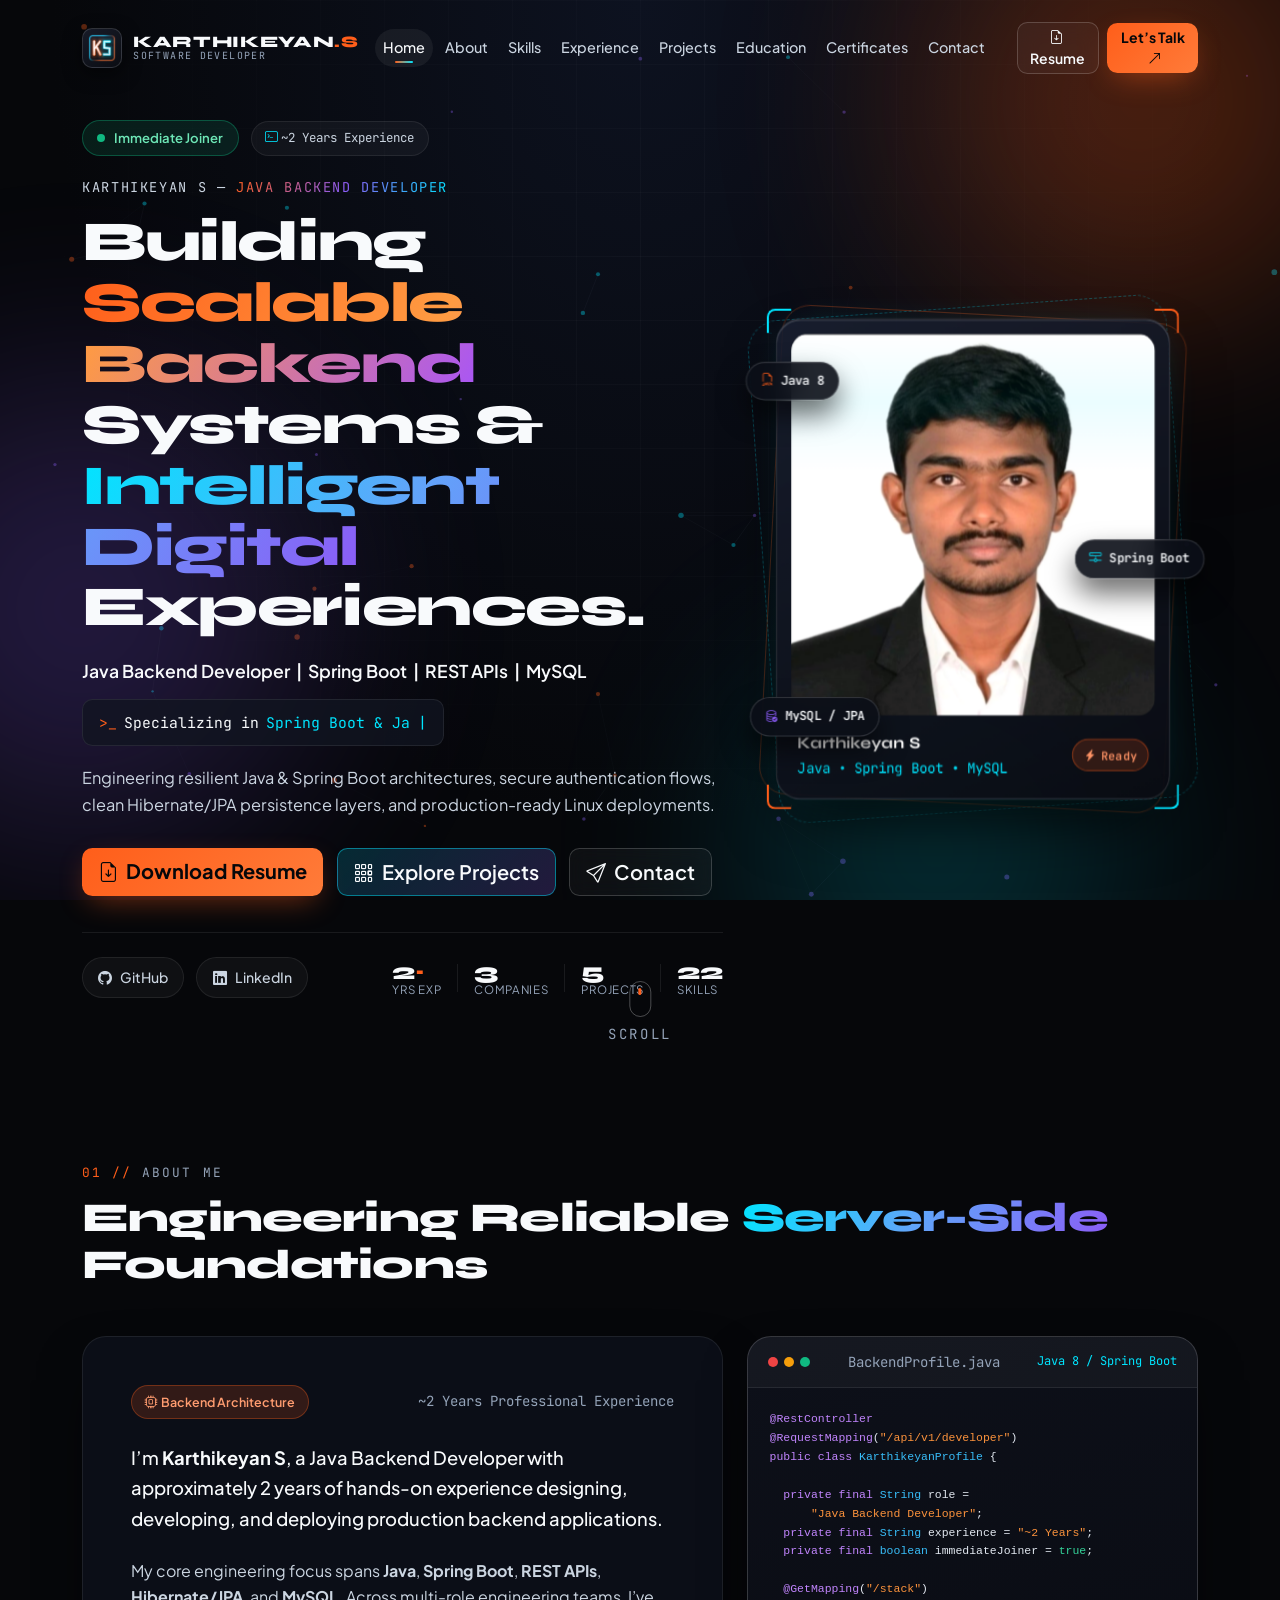
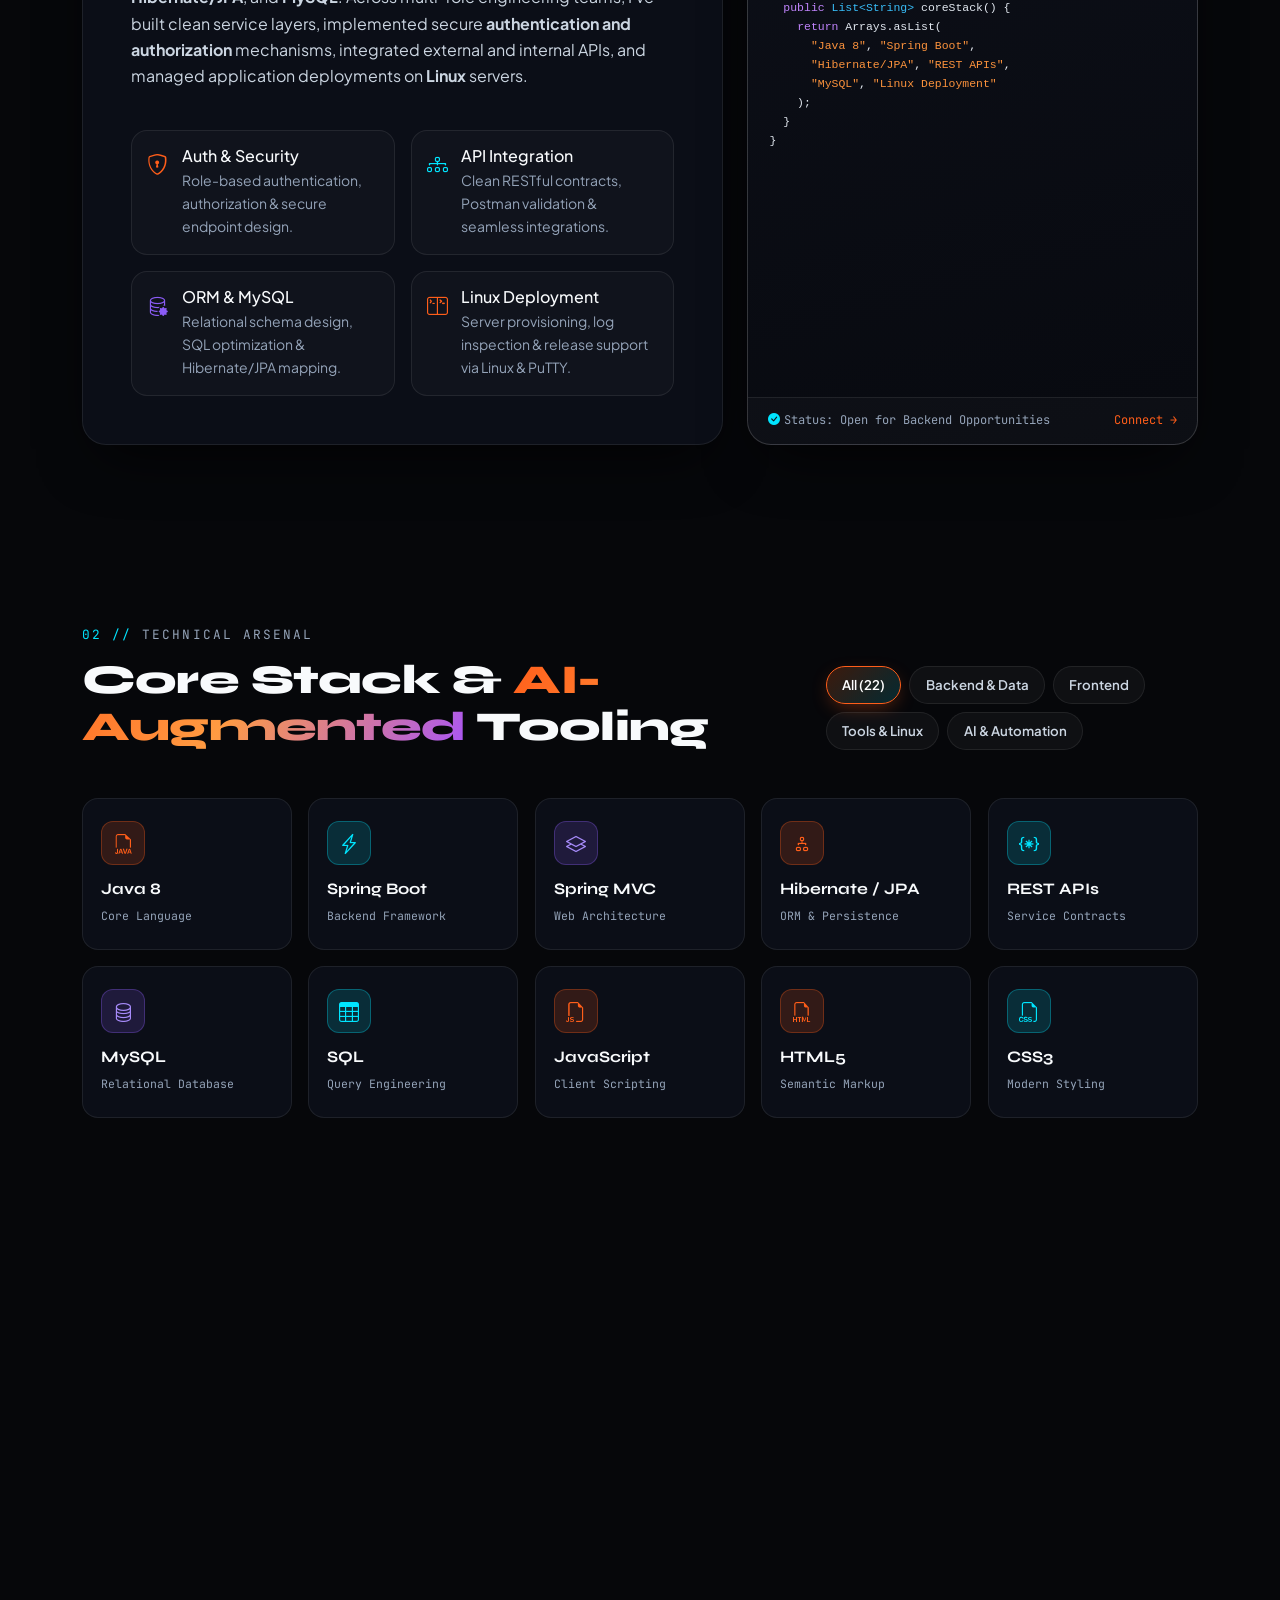
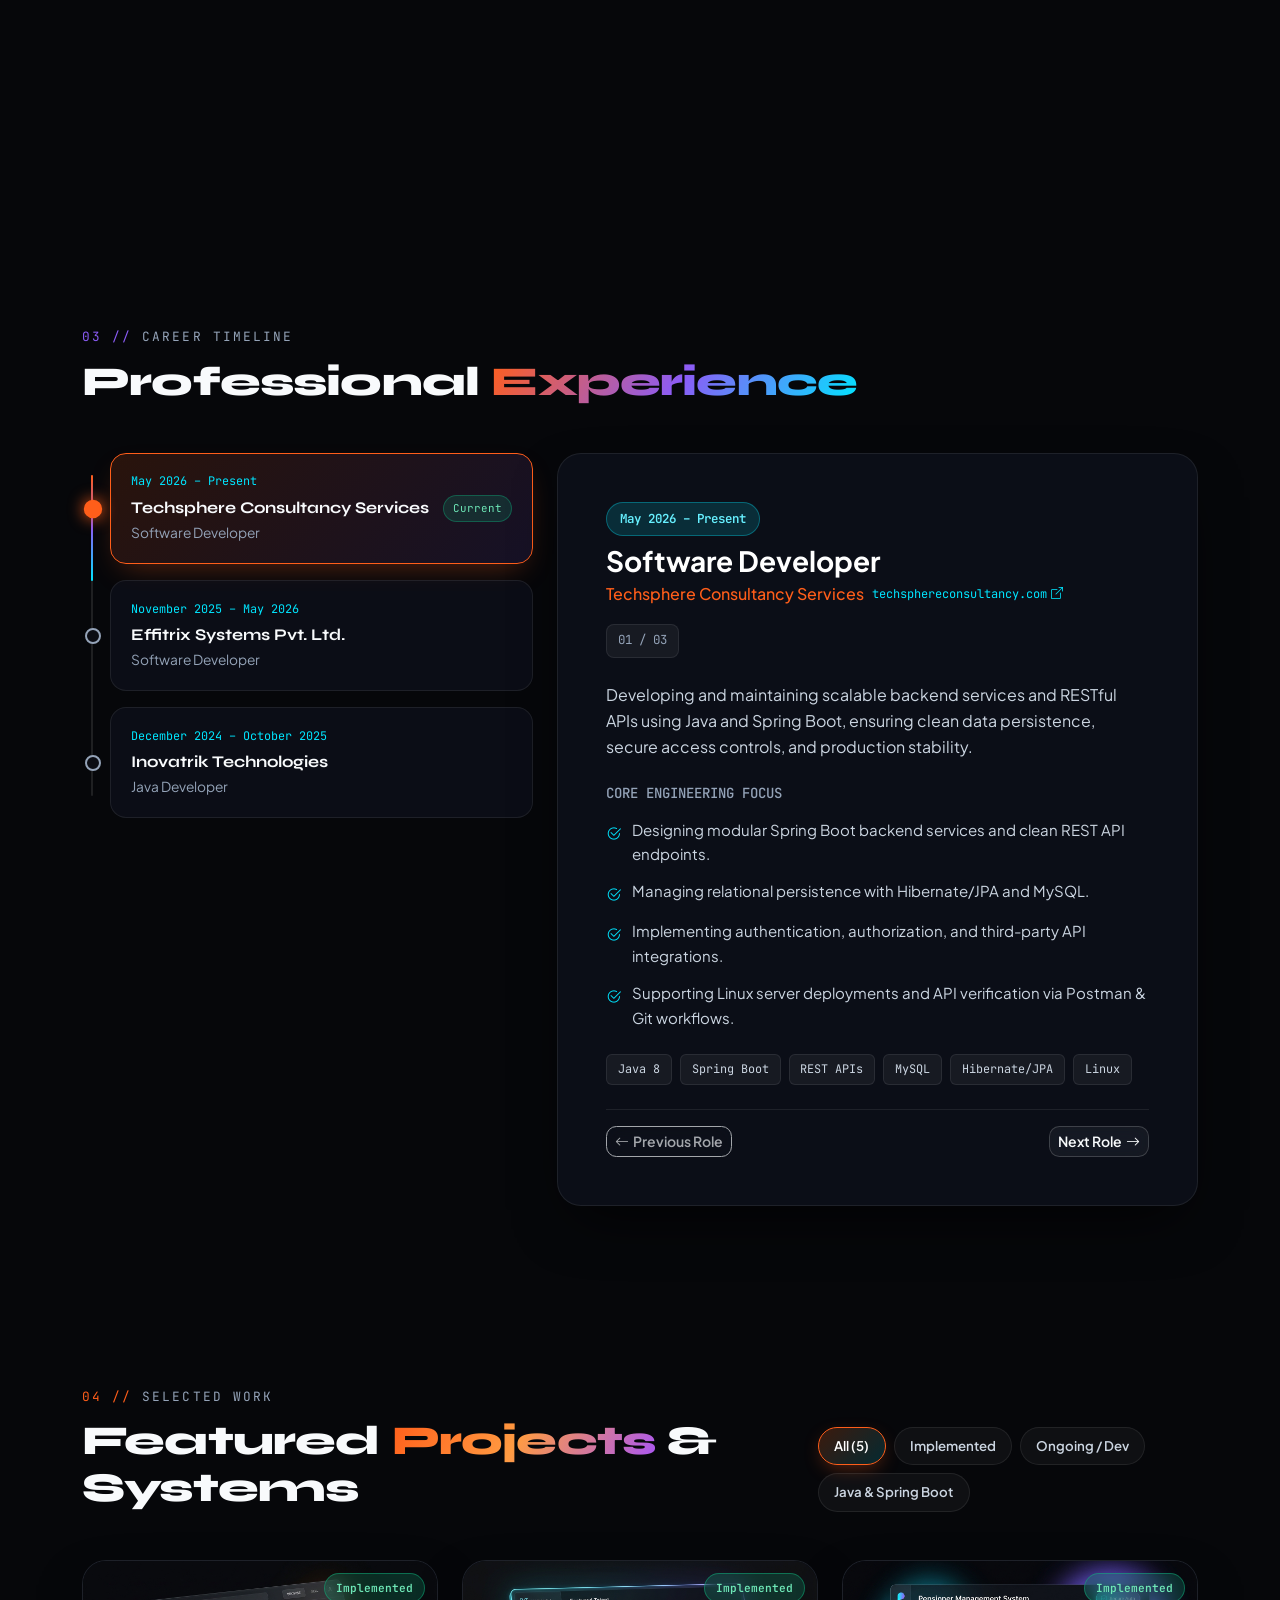
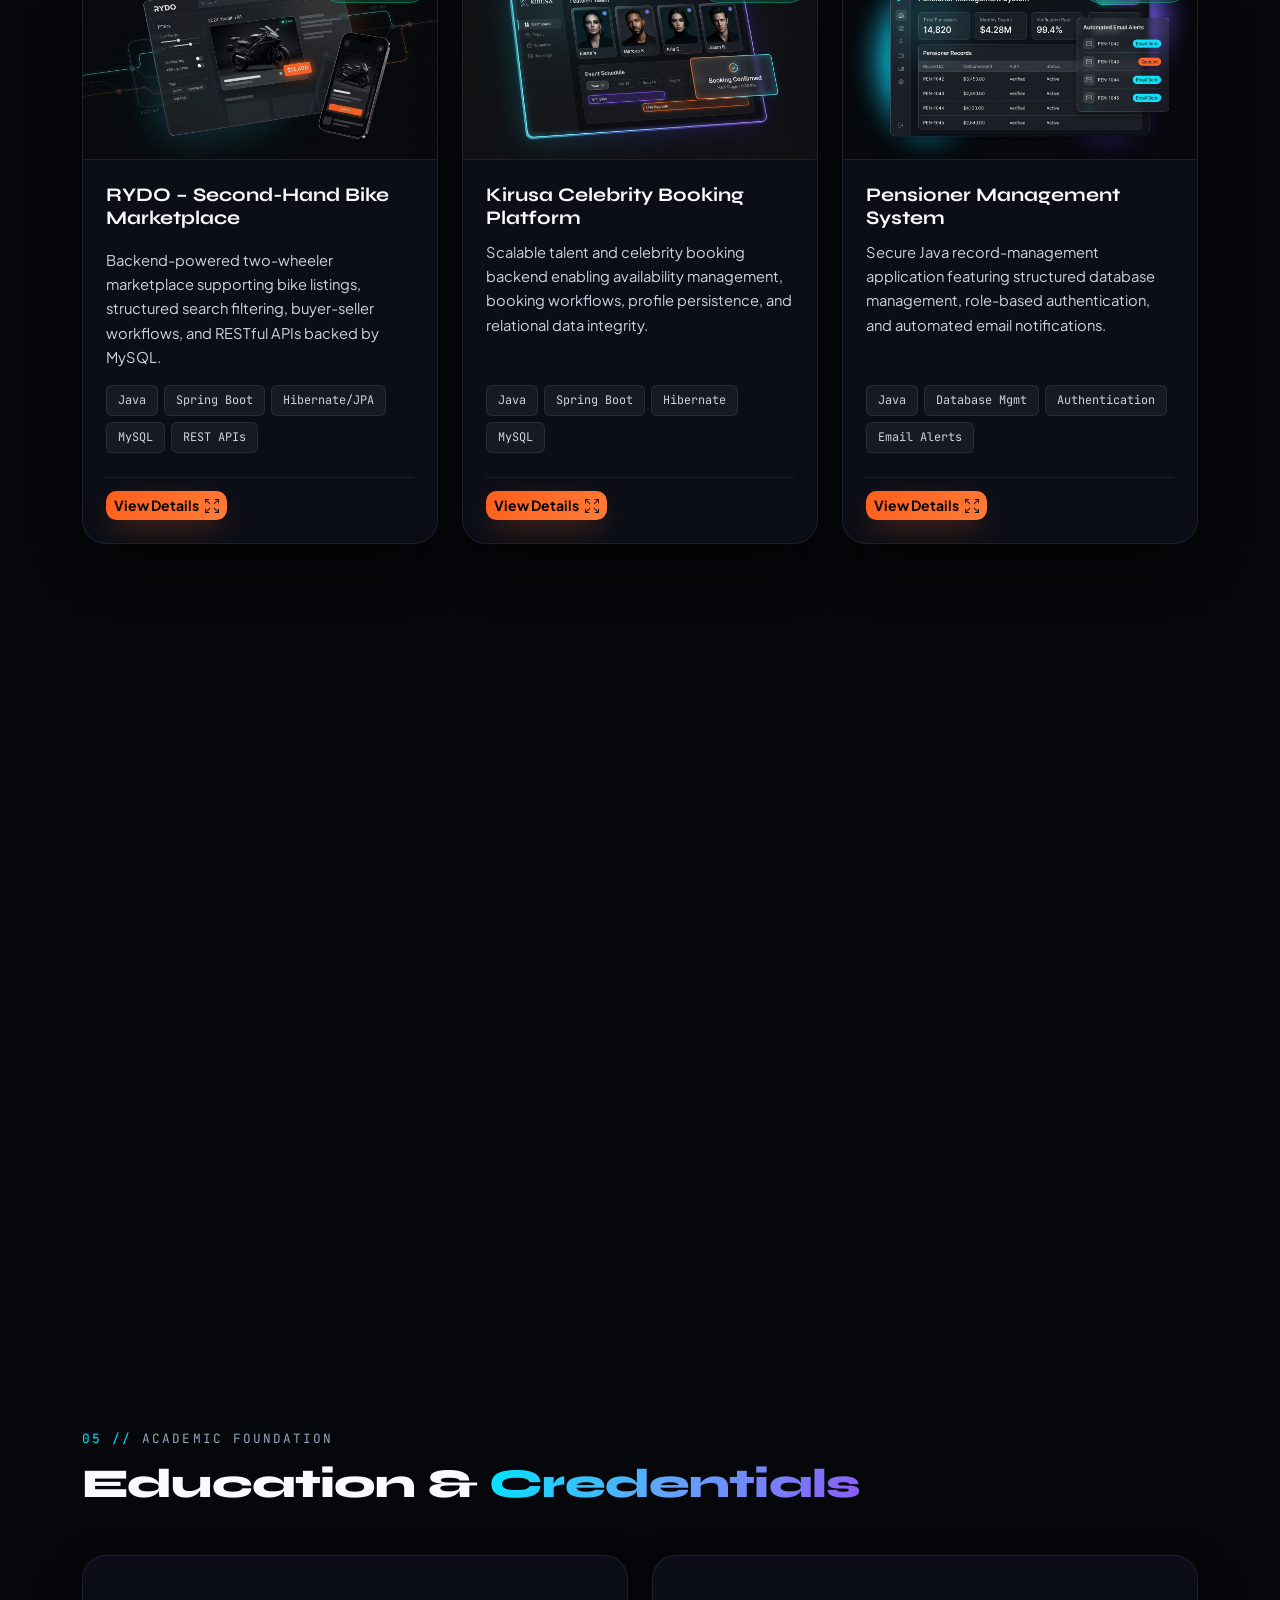
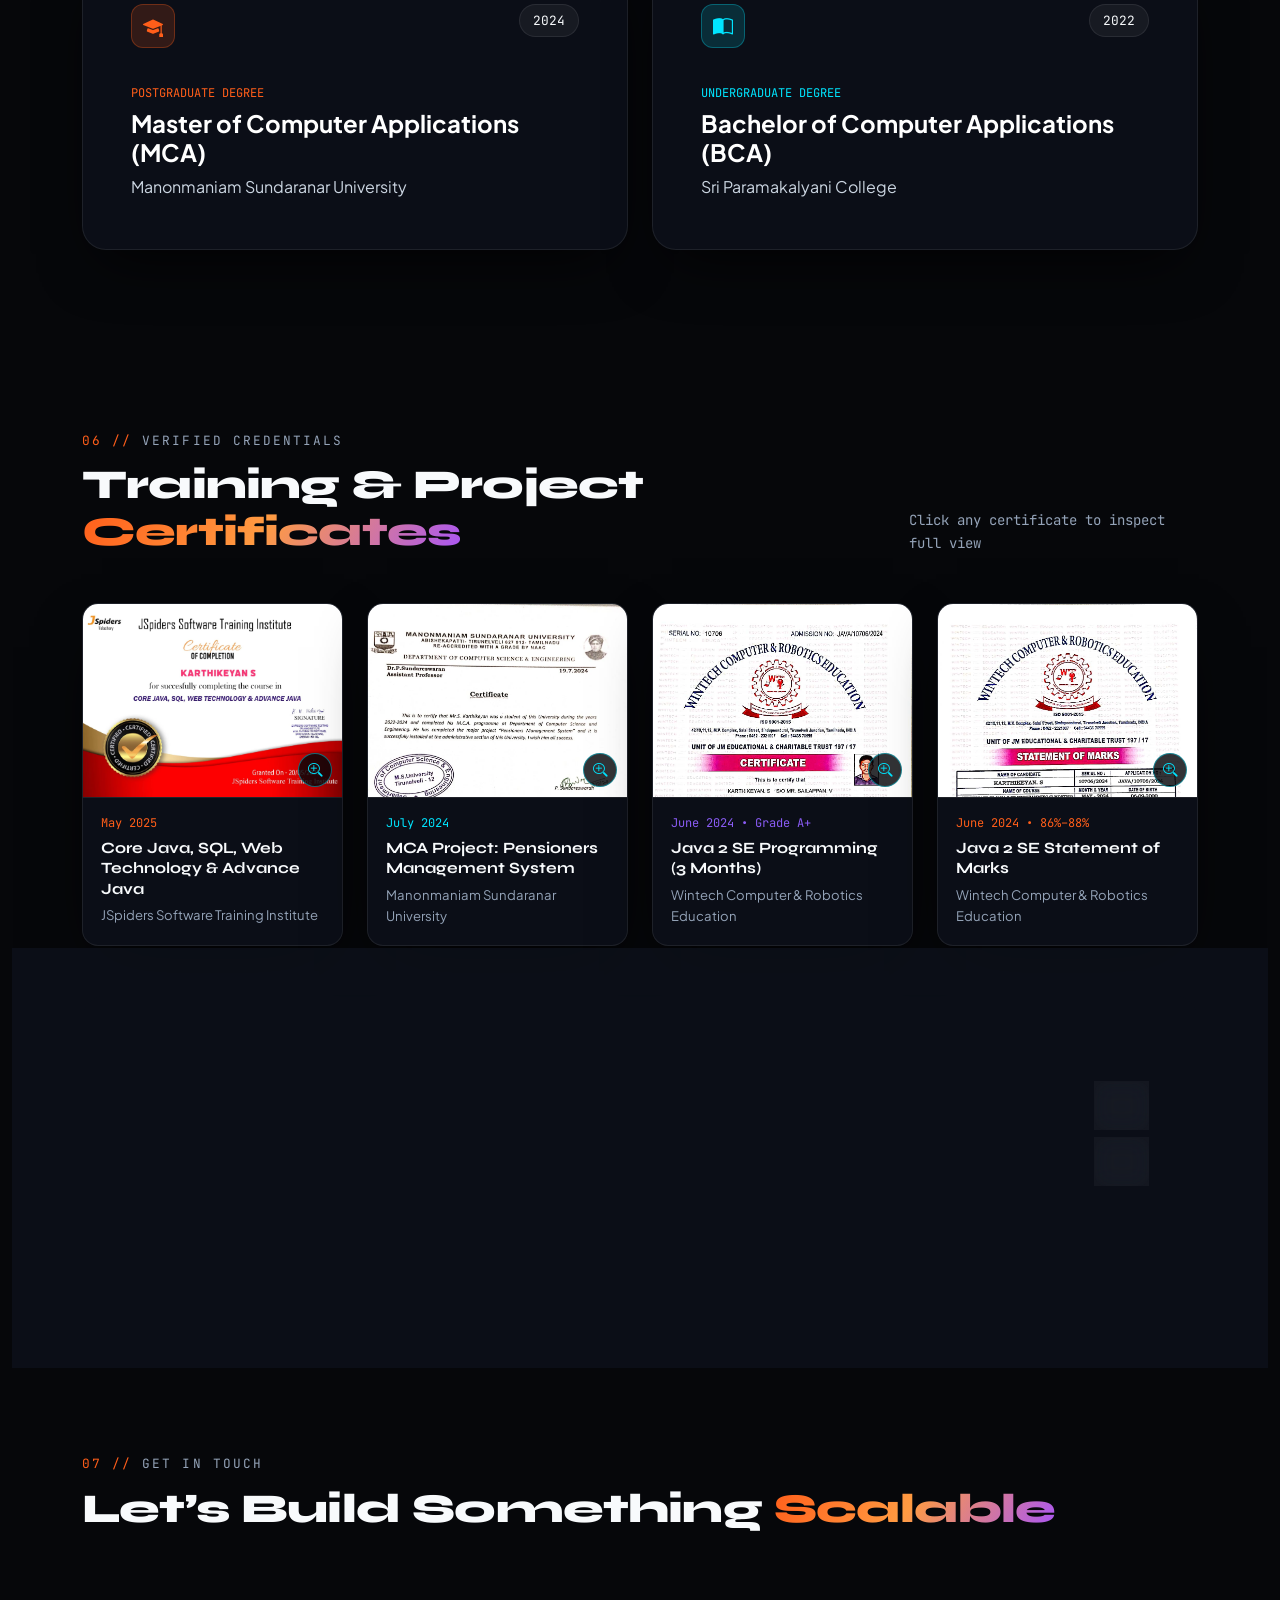
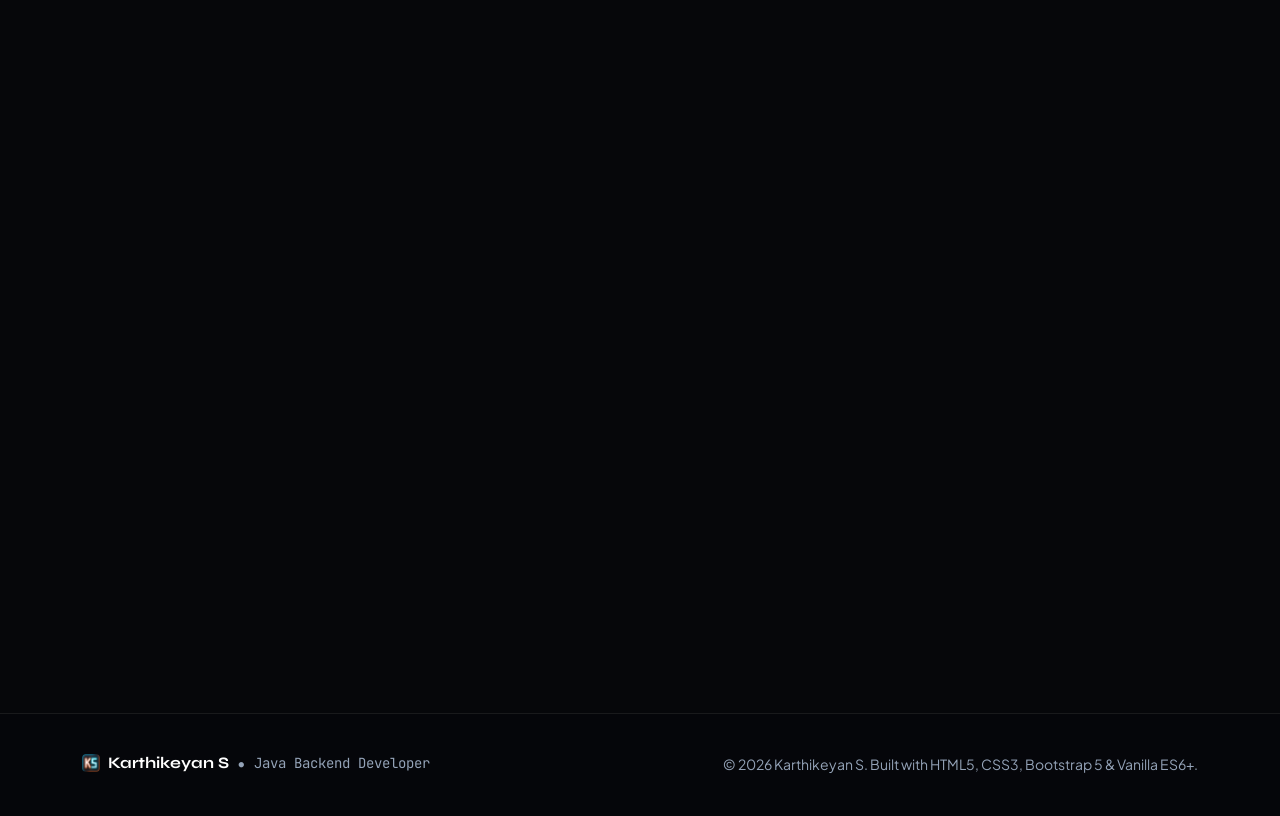
==== commit 97516310: "ui fix" ====
--- a/index.html
+++ b/index.html
@@ -138,21 +138,21 @@
     </div>
     <div class="offcanvas-body d-flex flex-column justify-content-between">
       <ul class="mobile-nav-list list-unstyled mb-4">
-        <li><a class="mobile-nav-link" href="#hero" data-bs-dismiss="offcanvas"><span
+        <li><a class="mobile-nav-link" href="#hero"><span
               class="font-mono text-accent-cyan">01.</span> Home</a></li>
-        <li><a class="mobile-nav-link" href="#about" data-bs-dismiss="offcanvas"><span
+        <li><a class="mobile-nav-link" href="#about"><span
               class="font-mono text-accent-cyan">02.</span> About Me</a></li>
-        <li><a class="mobile-nav-link" href="#skills" data-bs-dismiss="offcanvas"><span
+        <li><a class="mobile-nav-link" href="#skills"><span
               class="font-mono text-accent-cyan">03.</span> Technical Skills</a></li>
-        <li><a class="mobile-nav-link" href="#experience" data-bs-dismiss="offcanvas"><span
+        <li><a class="mobile-nav-link" href="#experience"><span
               class="font-mono text-accent-cyan">04.</span> Experience</a></li>
-        <li><a class="mobile-nav-link" href="#projects" data-bs-dismiss="offcanvas"><span
+        <li><a class="mobile-nav-link" href="#projects"><span
               class="font-mono text-accent-cyan">05.</span> Featured Projects</a></li>
-        <li><a class="mobile-nav-link" href="#education" data-bs-dismiss="offcanvas"><span
+        <li><a class="mobile-nav-link" href="#education"><span
               class="font-mono text-accent-cyan">06.</span> Education</a></li>
-        <li><a class="mobile-nav-link" href="#certificates" data-bs-dismiss="offcanvas"><span
+        <li><a class="mobile-nav-link" href="#certificates"><span
               class="font-mono text-accent-cyan">07.</span> Certificates</a></li>
-        <li><a class="mobile-nav-link" href="#contact" data-bs-dismiss="offcanvas"><span
+        <li><a class="mobile-nav-link" href="#contact"><span
               class="font-mono text-accent-cyan">08.</span> Contact</a></li>
       </ul>
       <div class="mobile-drawer-footer pt-3 border-top border-subtle">
--- a/assets/css/style.css
+++ b/assets/css/style.css
@@ -47,6 +47,7 @@
 html {
   scroll-behavior: smooth;
   scroll-padding-top: 86px;
+  overflow-x: clip;
 }
 
 body {
@@ -55,7 +56,7 @@
   color: var(--text-primary);
   font-family: var(--font-body);
   line-height: 1.65;
-  overflow-x: hidden;
+  overflow-x: clip;
   -webkit-font-smoothing: antialiased;
   -moz-osx-font-smoothing: grayscale;
 }
@@ -1644,10 +1645,16 @@
   background: #ffffff;
 }
 
+.contact-channel-list {
+  grid-template-columns: minmax(0, 1fr);
+}
+
 .channel-card {
   display: flex;
   align-items: center;
   gap: 0.95rem;
+  min-width: 0;
+  max-width: 100%;
   padding: 0.95rem 1.05rem;
   border-radius: var(--radius-md);
   background: rgba(255, 255, 255, 0.03);
@@ -1655,8 +1662,19 @@
   transition: border-color 0.2s ease, background-color 0.2s ease, transform 0.2s ease;
 }
 
+.channel-card > div:not(.channel-icon) {
+  min-width: 0;
+  flex: 1 1 auto;
+  overflow-wrap: anywhere;
+  word-break: break-word;
+}
+
 .channel-card .channel-icon {
   margin-bottom: 0;
+  flex-shrink: 0;
+}
+
+.channel-card > i {
   flex-shrink: 0;
 }
 
@@ -1809,6 +1827,29 @@
     font-size: 2rem;
   }
 
+  .hero-typing-wrap {
+    max-width: 100%;
+  }
+
+  .hero-3d-stage {
+    overflow: hidden;
+  }
+
+  .glass-panel,
+  .terminal-window {
+    min-width: 0;
+    max-width: 100%;
+  }
+
+  .channel-card {
+    padding: 0.85rem 0.9rem;
+    gap: 0.75rem;
+  }
+
+  a.channel-card:hover {
+    transform: none;
+  }
+
   .hero-cta-group {
     flex-direction: column;
   }
